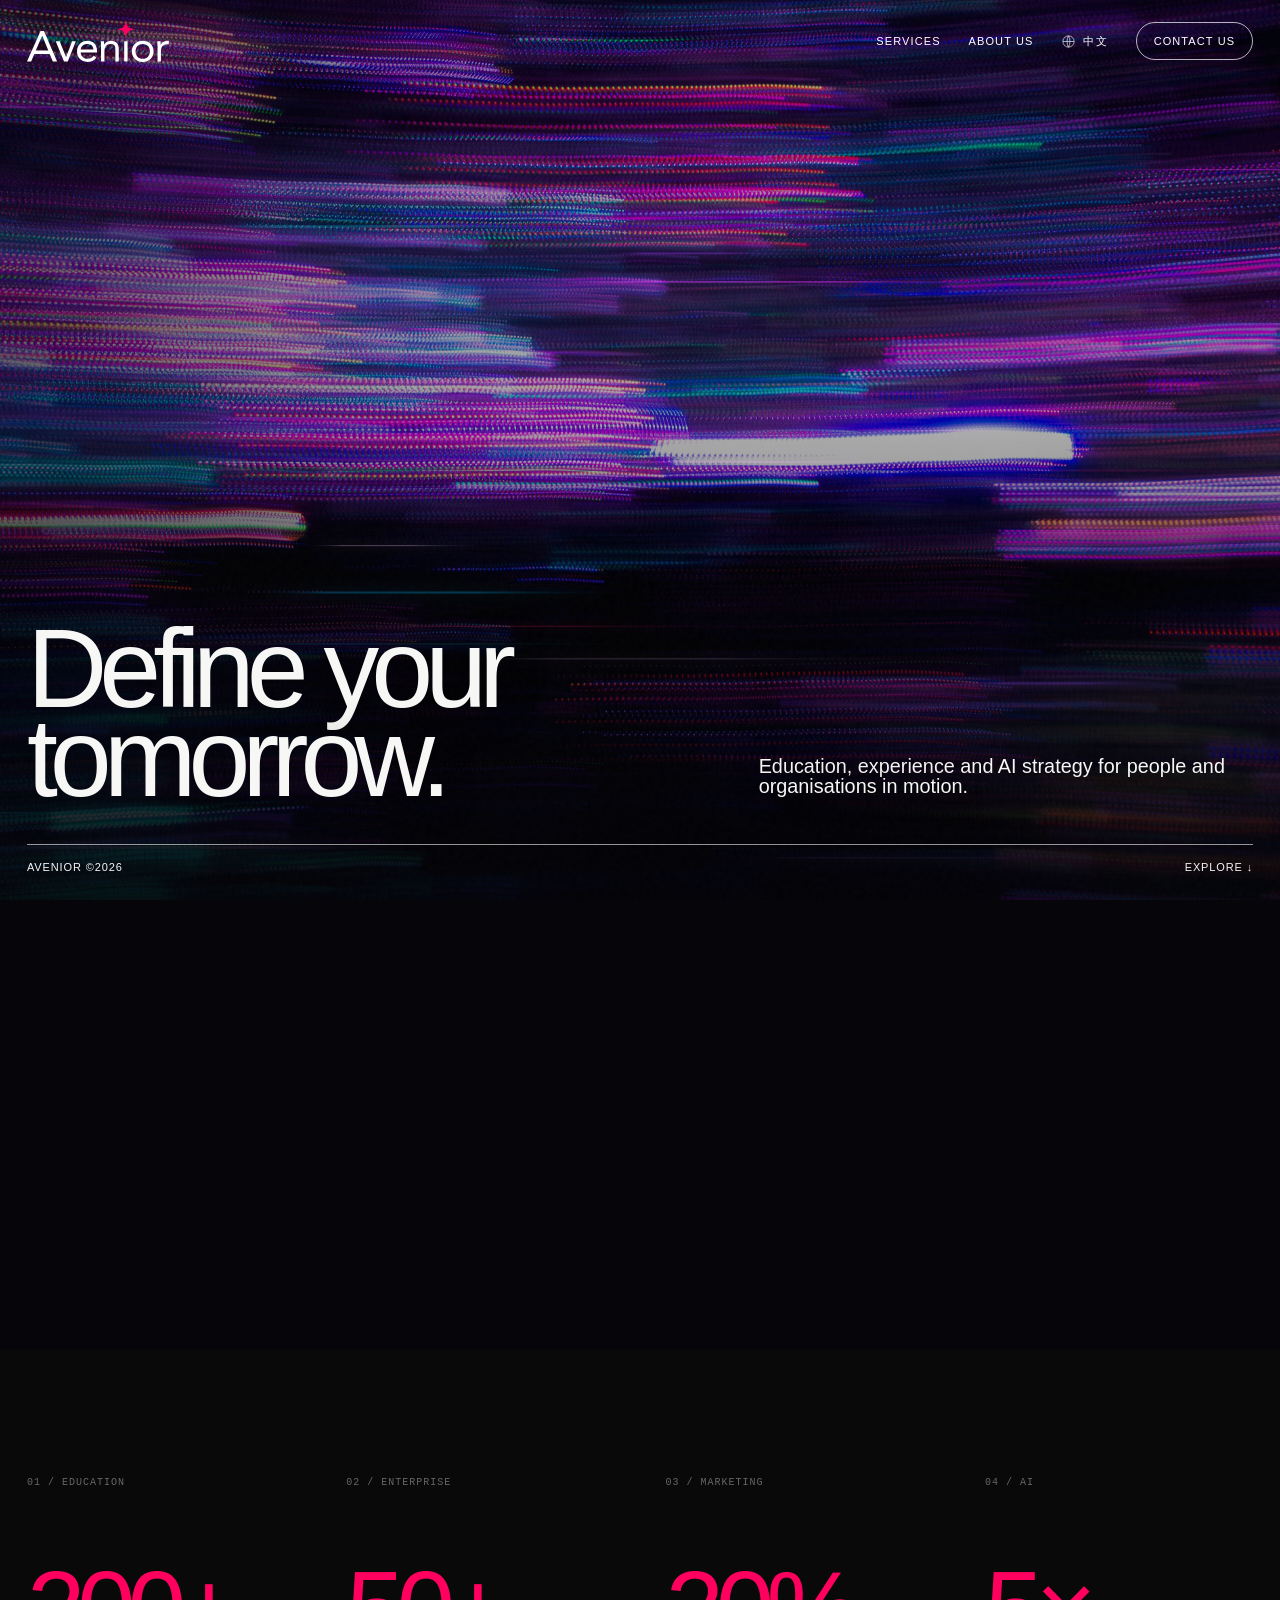
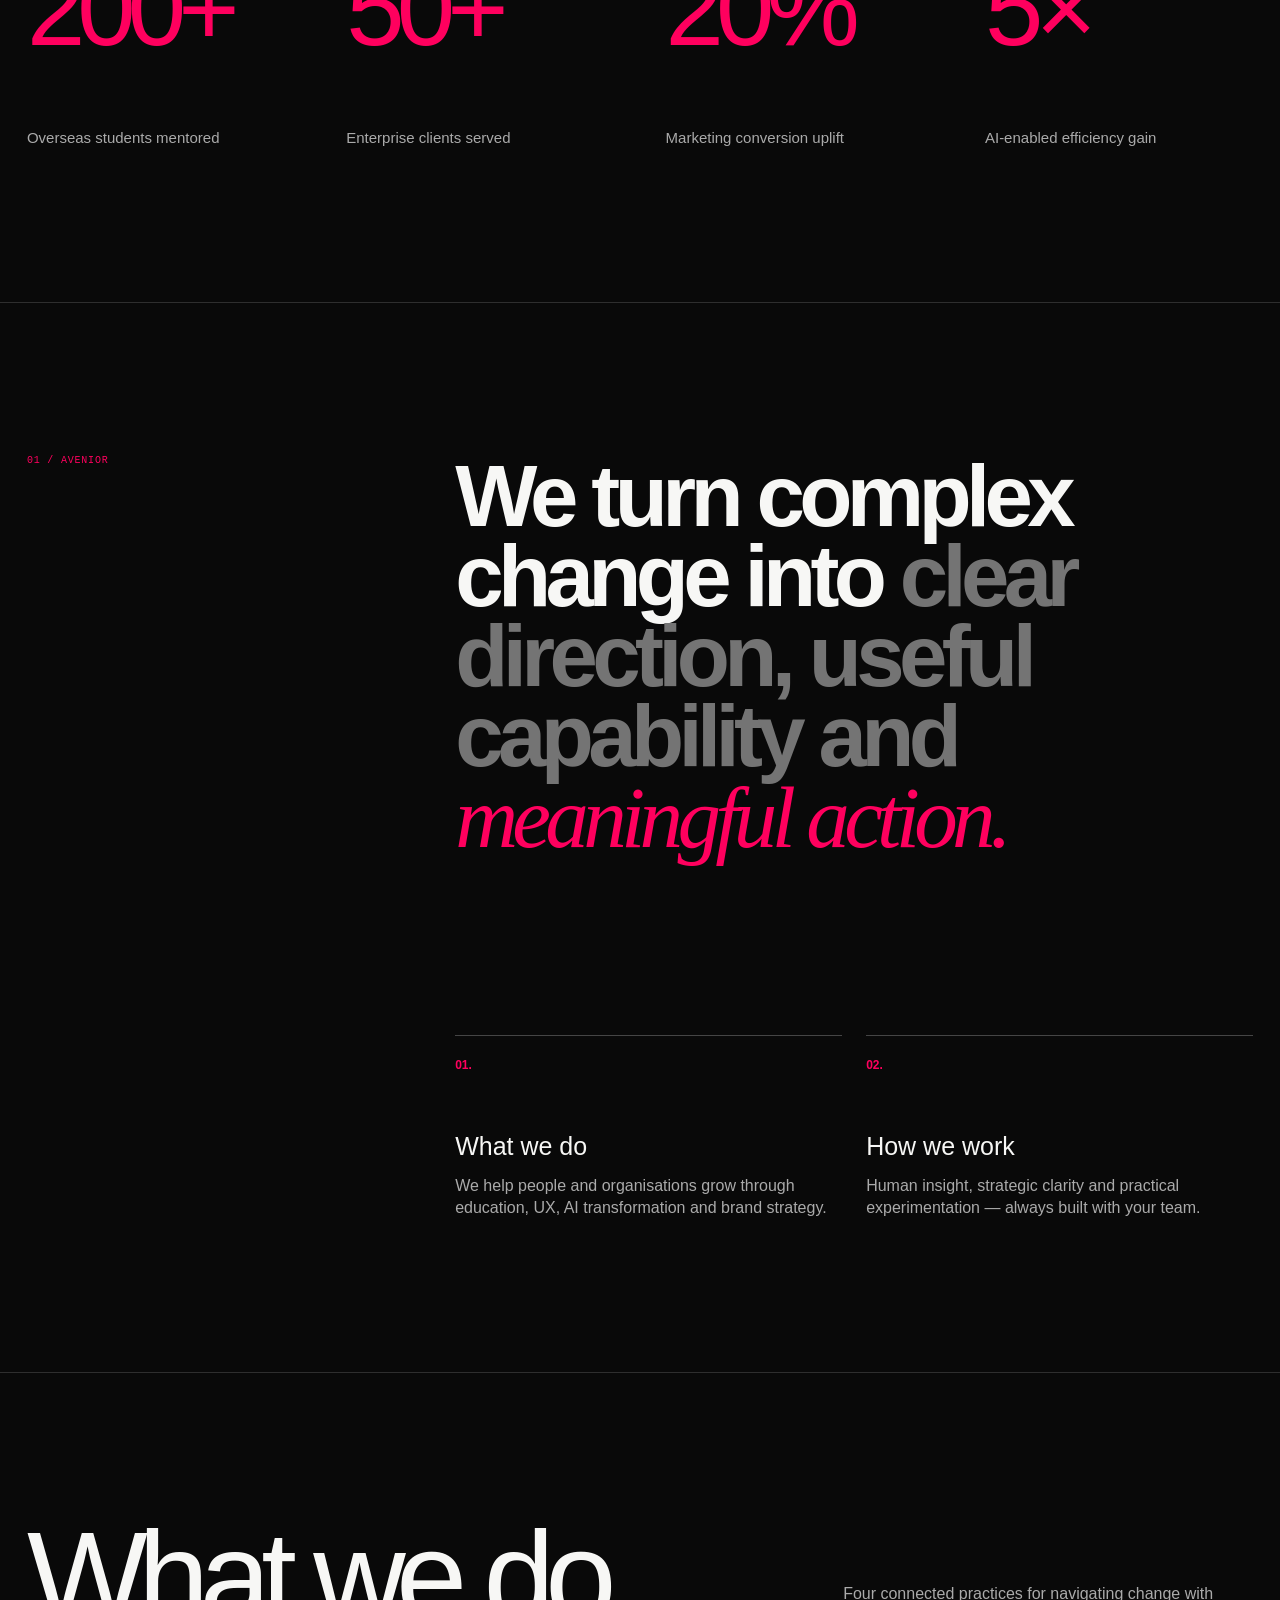
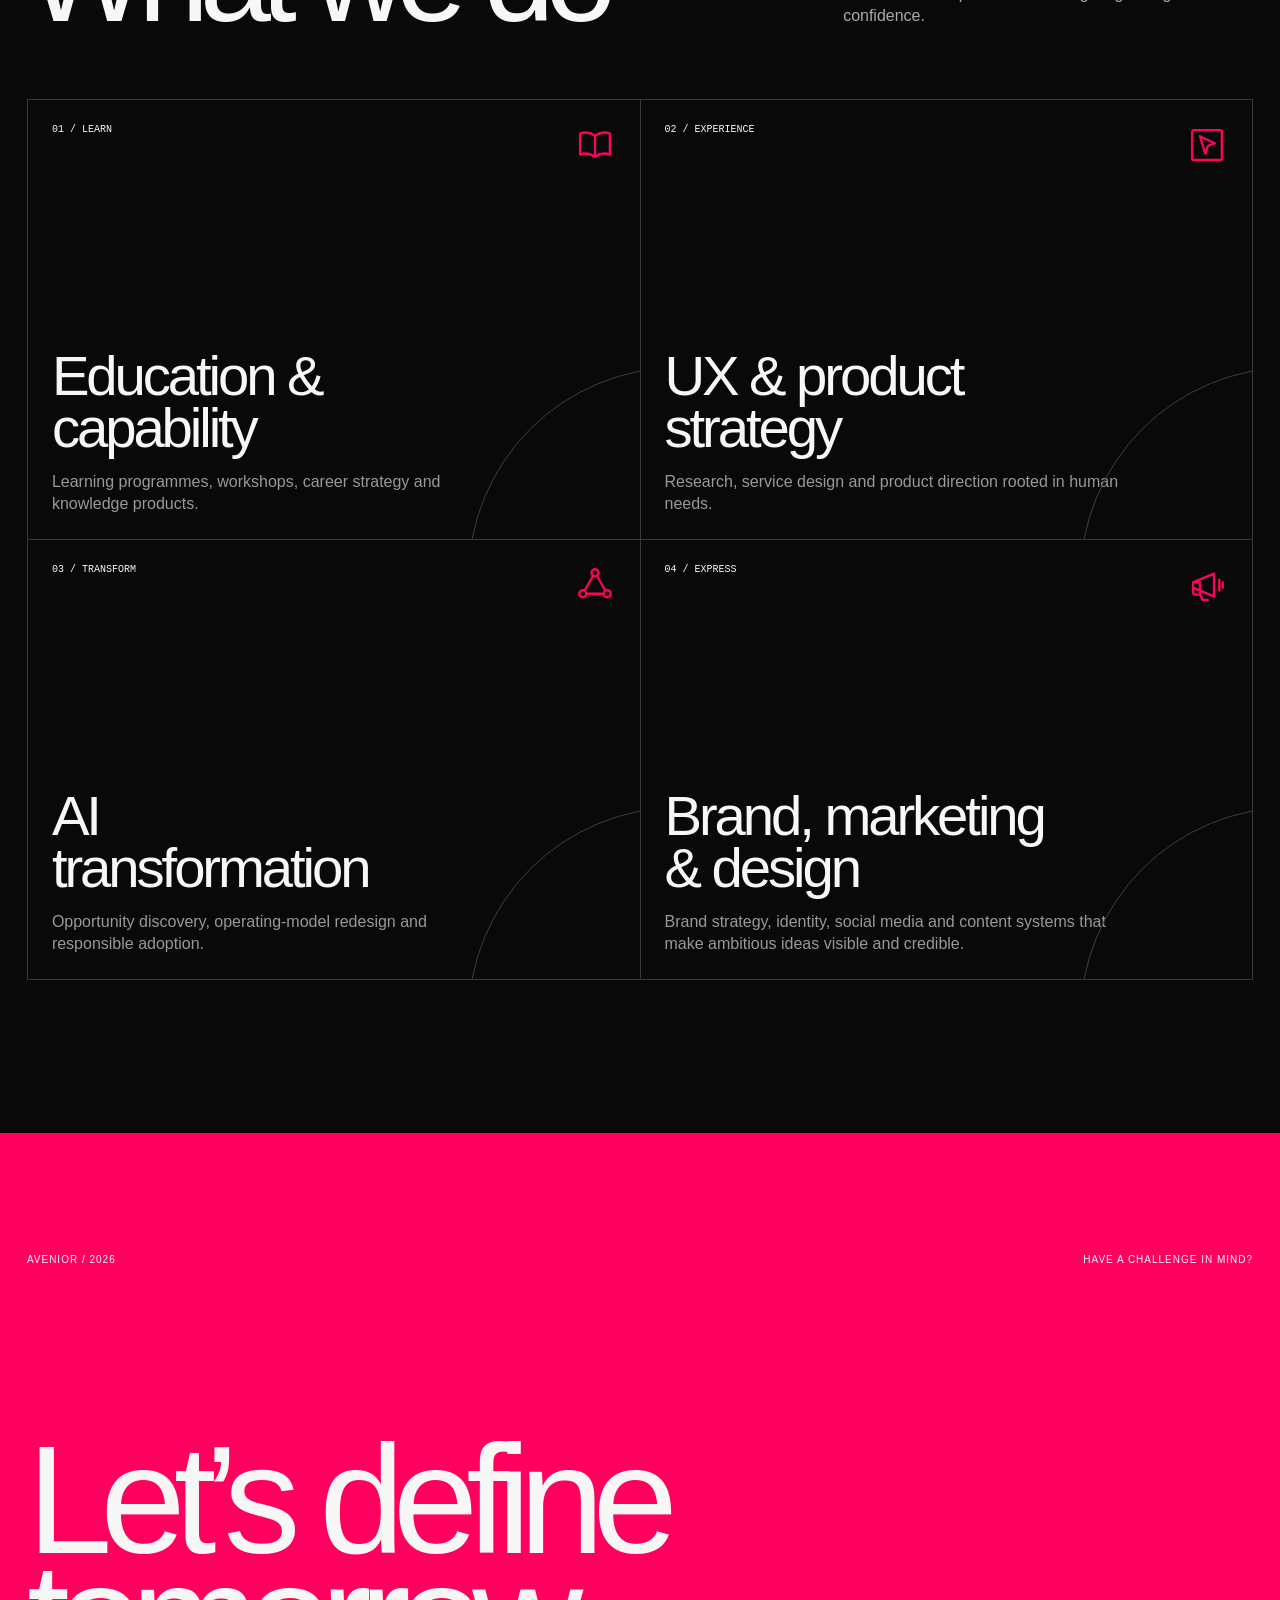
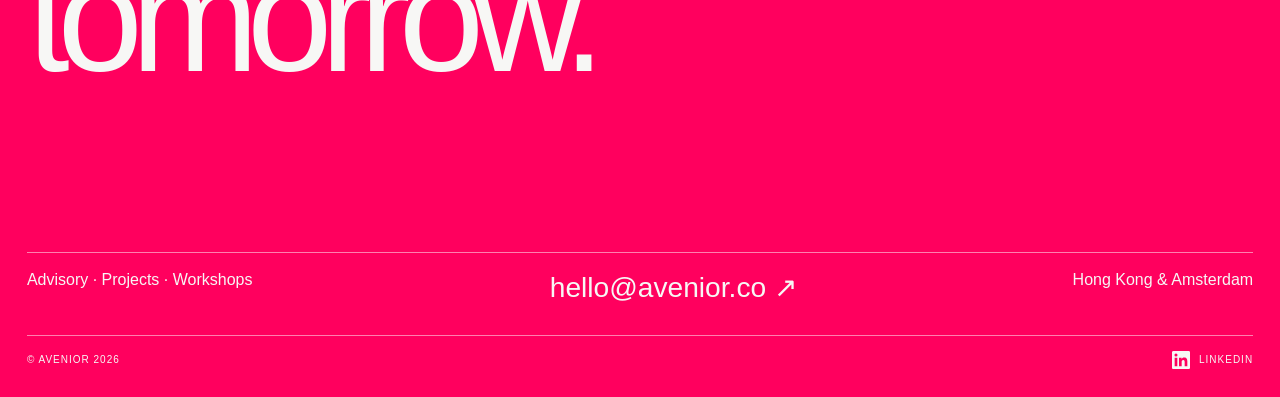
==== index.html @ c992ba16 "Use Helvetica for impact metrics" ====
<!doctype html>
<html lang="en">
<head>
  <meta charset="utf-8">
  <meta name="viewport" content="width=device-width,initial-scale=1">
  <meta name="description" content="Avenior helps people and organisations define what comes next through education, UX, AI transformation and brand strategy.">
  <meta name="theme-color" content="#0a0a0a">
  <title>Avenior — Define tomorrow</title>
  <link rel="icon" type="image/svg+xml" href="assets/avenior-mark.svg">
  <style>
  @font-face{font-family:AveniorSans;src:local("Helvetica Neue");font-weight:300 700}
  :root{--ink:#090909;--paper:#efefec;--white:#f7f7f5;--pink:#ff005e;--gray:#a8a8a4;--line:rgba(255,255,255,.28);--pad:clamp(18px,2.1vw,36px);--max:1680px}
  *{box-sizing:border-box}html{scroll-behavior:smooth;background:var(--ink)}body{margin:0;color:var(--white);background:var(--ink);font:300 16px/1.35 AveniorSans,Arial,"PingFang SC",sans-serif;overflow-x:hidden}a{color:inherit;text-decoration:none}button{font:inherit;color:inherit}::selection{background:var(--pink);color:white}
  .shell{width:min(100%,var(--max));margin:auto;padding-inline:var(--pad)}.nav{position:fixed;inset:0 0 auto;z-index:20;height:82px;display:flex;align-items:center;justify-content:space-between;padding:0 var(--pad);color:#fff;text-shadow:0 1px 18px rgba(0,0,0,.28)}.brand{width:142px;line-height:0}.brand img{display:block;width:100%;height:auto}.navlinks{display:flex;align-items:center;gap:28px;text-transform:uppercase;font-size:11px;letter-spacing:.1em}.navlinks button{border:0;background:none;padding:0;cursor:pointer;text-transform:uppercase;letter-spacing:.1em}.lang-switch{display:flex;align-items:center;gap:7px}.lang-switch svg{width:15px;height:15px;stroke:currentColor}.contact-button{border:1px solid rgba(255,255,255,.7);border-radius:999px;padding:11px 17px!important;transition:background .25s,color .25s}.contact-button:hover{background:#fff;color:#090909;text-shadow:none}.menu-dot{display:inline-block;width:7px;height:7px;background:var(--pink);margin-left:5px;transform:rotate(45deg)}
  .hero{position:relative;z-index:2;height:150svh;pointer-events:none;background:#05050a}.hero-sticky{position:sticky;top:0;height:100svh;display:flex;flex-direction:column;justify-content:flex-end;padding:0 var(--pad) 25px;overflow:hidden;isolation:isolate}.hero-art{position:absolute;inset:0;z-index:-2;overflow:hidden;background:#05050a}.hero-photo-move{position:absolute;inset:-5%;transform:translate3d(calc(var(--neon-x,0)*-16px),calc(var(--neon-y,0)*-11px),0);will-change:transform}.hero-photo{width:100%;height:100%;object-fit:cover;object-position:50% 48%;filter:saturate(1.16) contrast(1.08) brightness(.72);animation:neonDrift 18s ease-in-out infinite alternate;will-change:transform}.neon-streaks{position:absolute;inset:0;width:100%;height:100%;mix-blend-mode:screen;opacity:.82}.hero-wash{position:absolute;inset:0;background:radial-gradient(circle at 68% 36%,transparent 0 17%,rgba(7,4,18,.06) 44%,rgba(3,3,8,.42) 80%),linear-gradient(180deg,rgba(1,1,5,.06),rgba(2,2,8,.08) 48%,rgba(2,2,6,.78));pointer-events:none}.hero-grain{position:absolute;inset:0;opacity:.07;pointer-events:none;background-image:url("data:image/svg+xml,%3Csvg viewBox='0 0 180 180' xmlns='http://www.w3.org/2000/svg'%3E%3Cfilter id='n'%3E%3CfeTurbulence type='fractalNoise' baseFrequency='.9' numOctaves='2' stitchTiles='stitch'/%3E%3C/filter%3E%3Crect width='100%25' height='100%25' filter='url(%23n)' opacity='.35'/%3E%3C/svg%3E")}.hero-main,.hero-footer{position:relative;z-index:2}.hero-main{display:grid;grid-template-columns:minmax(0,1.12fr) minmax(290px,.88fr);align-items:end;gap:8vw;margin-bottom:42px}.hero-title{font-size:clamp(68px,8.7vw,142px);font-weight:300;letter-spacing:-.072em;line-height:.8;margin:0;max-width:950px;text-shadow:0 4px 40px rgba(0,0,0,.38)}.hero-sub{font-size:clamp(18px,1.55vw,27px);line-height:1.05;margin:0 0 5px;max-width:520px;text-shadow:0 3px 26px rgba(0,0,0,.58)}.hero-footer{border-top:1px solid rgba(255,255,255,.58);padding-top:15px;display:flex;align-items:center;justify-content:space-between;text-transform:uppercase;letter-spacing:.08em;font-size:11px}.hero-footer span:last-child{text-align:right}.scroll-line{display:none}@keyframes scan{50%{transform:translateX(300%)}}@keyframes neonDrift{0%{transform:scale(1.08) translate3d(-1.3%,-1%,0)}52%{transform:scale(1.14) translate3d(1.1%,1.5%,0)}100%{transform:scale(1.1) translate3d(-.7%,2%,0)}}
  .impact{position:relative;z-index:3;display:grid;grid-template-columns:repeat(4,minmax(0,1fr));gap:clamp(28px,4vw,78px);padding:clamp(120px,10vw,180px) var(--pad) clamp(145px,12vw,220px);background:var(--ink)}.metric{min-width:0;min-height:270px;display:flex;flex-direction:column;justify-content:space-between}.metric-value{display:block;color:var(--pink);font-family:"Helvetica Neue",Helvetica,Arial,sans-serif;font-size:clamp(86px,8.2vw,148px);font-weight:300;line-height:.76;letter-spacing:-.075em;font-variant-numeric:tabular-nums;white-space:nowrap}.metric-label{max-width:245px;color:#aaa;font-size:15px;line-height:1.25}.metric-kicker{font:10px/1 Space Mono,monospace;letter-spacing:.1em;color:#666;text-transform:uppercase}
  .content{position:relative;z-index:3;background:var(--ink)}.section{padding:clamp(100px,12vw,190px) var(--pad);border-top:1px solid #2e2e2e}.index{font:400 10px/1 Space Mono,monospace;letter-spacing:.08em;text-transform:uppercase;color:var(--pink)}
  .about-grid{display:grid;grid-template-columns:minmax(180px,.58fr) 1.42fr;gap:8vw}.statement{font-size:clamp(42px,6.8vw,112px);line-height:.92;letter-spacing:-.065em;margin:0;max-width:1280px}.statement .dim{color:#747474}.statement em{font-family:Georgia,serif;font-weight:400;color:var(--pink)}.about-notes{grid-column:2;display:grid;grid-template-columns:1fr 1fr;gap:24px;margin-top:75px}.note{border-top:1px solid #454545;padding-top:17px}.note b{font-size:12px;color:var(--pink)}.note h3{font-size:25px;font-weight:300;margin:55px 0 12px}.note p{color:#aaa;margin:0;max-width:480px}
  .services-head,.work-head{display:flex;justify-content:space-between;align-items:flex-end;margin-bottom:72px}.display{font-size:clamp(68px,10vw,164px);font-weight:300;line-height:.78;letter-spacing:-.075em;margin:0}.section-intro{max-width:410px;color:#aaa;margin:0}.services{display:grid;grid-template-columns:repeat(2,1fr);border-top:1px solid #3a3a3a;border-left:1px solid #3a3a3a}.service{min-height:440px;border-right:1px solid #3a3a3a;border-bottom:1px solid #3a3a3a;padding:24px;position:relative;display:flex;flex-direction:column;justify-content:space-between;overflow:hidden;transition:background .45s,color .45s}.service:before{content:"";position:absolute;width:420px;height:420px;border:1px solid #3f3f3f;border-radius:50%;right:-250px;bottom:-250px;transition:transform .8s cubic-bezier(.2,.8,.2,1)}.service:hover{background:var(--pink)}.service:hover:before{transform:scale(1.8);border-color:#ffffff70}.service-top{display:flex;align-items:flex-start;justify-content:space-between;position:relative;z-index:1}.service-icon{width:42px;height:42px;fill:none;stroke:var(--pink);stroke-width:1.35;stroke-linecap:round;stroke-linejoin:round;transition:stroke .35s,transform .45s}.service:hover .service-icon{stroke:#fff;transform:rotate(-5deg) scale(1.08)}.service small{font:10px Space Mono,monospace}.service h3{font-weight:300;font-size:clamp(36px,4.4vw,72px);line-height:.92;letter-spacing:-.055em;margin:0;max-width:650px}.service p{color:#999;max-width:460px;margin:18px 0 0}.service:hover p{color:#fff}
  .principles{background:var(--paper);color:var(--ink)}.principle-list{margin-top:80px}.principle{display:grid;grid-template-columns:65px 1fr .9fr 20px;gap:22px;padding:25px 0;border-top:1px solid #bbb;align-items:start}.principle:last-child{border-bottom:1px solid #bbb}.principle h3{font-size:clamp(27px,3vw,49px);line-height:1;font-weight:300;margin:0}.principle p{color:#666;max-width:440px;margin:4px 0 0}.star{color:var(--pink);font-size:22px}
  .work{background:#171717}.work-grid{display:grid;grid-template-columns:repeat(3,1fr);gap:1px;background:#3b3b3b;border:1px solid #3b3b3b}.case{background:#171717;min-height:470px;padding:24px;display:flex;flex-direction:column;justify-content:space-between;transition:background .35s}.case:hover{background:#222}.case .case-mark{width:58px;height:58px;border:1px solid #555;border-radius:50%;display:grid;place-items:center;color:var(--pink);font-size:20px}.case h3{font-size:clamp(30px,3vw,48px);font-weight:300;line-height:.98;letter-spacing:-.04em;margin:0 0 14px}.case p{color:#999;margin:0}.case small{text-transform:uppercase;letter-spacing:.1em;color:#777}
  .audience{display:grid;grid-template-columns:.7fr 1.3fr;gap:8vw}.audience-list{border-top:1px solid #3f3f3f}.audience-row{display:grid;grid-template-columns:1fr 1.3fr;gap:26px;padding:27px 0;border-bottom:1px solid #3f3f3f}.audience-row h3{font-size:25px;font-weight:300;margin:0}.audience-row p{color:#999;margin:0}
  .contact{position:relative;z-index:3;min-height:96svh;background:var(--pink);padding:120px var(--pad) 28px;display:flex;flex-direction:column;justify-content:space-between}.contact h2{font-weight:300;font-size:clamp(78px,12vw,190px);line-height:.77;letter-spacing:-.078em;margin:0}.contact-top{display:flex;justify-content:space-between;text-transform:uppercase;font-size:10px;letter-spacing:.1em}.contact-bottom{display:grid;grid-template-columns:1fr 1fr auto;border-top:1px solid #ffffff80;padding-top:16px;gap:30px}.contact-bottom a{font-size:clamp(20px,2.2vw,34px)}.social-link{display:inline-flex;align-items:center;gap:10px}.social-link svg{width:24px;height:24px;fill:currentColor}.footer-meta{display:flex;align-items:center;justify-content:space-between;border-top:1px solid #ffffff80;margin-top:28px;padding-top:15px;font-size:10px;letter-spacing:.1em;text-transform:uppercase}.footer-meta .linkedin{display:inline-flex;align-items:center;gap:9px}.footer-meta svg{width:18px;height:18px;fill:currentColor}
  .reveal{opacity:0;transform:translateY(36px);transition:opacity .8s,transform .8s}.reveal.is-in{opacity:1;transform:none}
  @media(max-width:900px){.navlinks a{display:none}.hero-main{grid-template-columns:1fr;gap:26px;margin-bottom:30px}.hero-title{font-size:15.5vw}.hero-sub{font-size:18px;max-width:410px}.impact{grid-template-columns:repeat(2,minmax(0,1fr));row-gap:90px;padding-top:120px;padding-bottom:150px}.metric{min-height:235px}.metric-value{font-size:clamp(92px,17vw,142px)}.about-grid,.audience{grid-template-columns:1fr}.about-notes{grid-column:1}.services{grid-template-columns:1fr}.service{min-height:350px}.principle{grid-template-columns:45px 1fr 20px}.principle p{grid-column:2}.work-grid{grid-template-columns:1fr}.case{min-height:350px}.services-head,.work-head{display:block}.section-intro{margin-top:36px}.audience{gap:60px}}
  @media(max-width:560px){.nav{height:64px}.brand{width:112px}.navlinks{gap:14px}.hero-title{font-size:18vw}.hero-sub{font-size:16px}.hero-footer{font-size:10px}.impact{gap:70px 24px;padding:105px 18px 130px}.metric{min-height:190px}.metric-value{font-size:19vw}.metric-label{font-size:13px}.metric-kicker{font-size:9px}.about-notes{grid-template-columns:1fr}.principle{grid-template-columns:38px 1fr 16px}.audience-row{grid-template-columns:1fr}.contact-bottom{grid-template-columns:1fr;gap:18px}.contact-bottom span:last-child{display:block}.section{padding-top:110px;padding-bottom:90px}}
  @media(prefers-reduced-motion:reduce){html{scroll-behavior:auto}.reveal{opacity:1;transform:none}.scroll-line:after{animation:none}.hero-photo,.hero-grain{animation:none}.neon-streaks{display:none}.hero-photo-move{transform:none}}
  </style>
</head>
<body>
  <header class="nav"><a class="brand" href="#home"><img src="assets/avenior-logo.svg" alt="Avenior"></a><nav class="navlinks"><a href="#services" data-i18n="navServices">Services</a><a href="#about" data-i18n="navAboutUs">About us</a><button id="lang" class="lang-switch" aria-label="Switch language"><svg viewBox="0 0 24 24" fill="none" aria-hidden="true"><circle cx="12" cy="12" r="9"/><path d="M3 12h18M12 3c3 3.5 3 14 0 18M12 3c-3 3.5-3 14 0 18"/></svg><span>中文</span></button><a class="contact-button" href="#contact" data-i18n="navContact">Contact us</a></nav></header>
  <main>
    <section class="hero" id="home"><div class="hero-sticky"><div class="hero-art" aria-hidden="true"><div class="hero-photo-move"><img class="hero-photo" src="assets/neon-light-trails.jpg" alt=""></div><canvas class="neon-streaks" id="neon-streaks"></canvas><div class="hero-wash"></div><div class="hero-grain"></div></div><div class="hero-main"><h1 class="hero-title" data-i18n="hero">Define your<br>tomorrow.</h1><p class="hero-sub" data-i18n="heroSub">Education, experience and AI strategy for people and organisations in motion.</p></div><div class="hero-footer"><span>Avenior ©2026</span><span data-i18n="explore">Explore ↓</span></div></div></section>
    <section class="impact" id="impact" aria-label="Avenior impact"><article class="metric"><span class="metric-kicker">01 / Education</span><strong class="metric-value" data-target="200" data-suffix="+">0</strong><span class="metric-label" data-i18n="metricStudents">Overseas students mentored</span></article><article class="metric"><span class="metric-kicker">02 / Enterprise</span><strong class="metric-value" data-target="50" data-suffix="+">0</strong><span class="metric-label" data-i18n="metricClients">Enterprise clients served</span></article><article class="metric"><span class="metric-kicker">03 / Marketing</span><strong class="metric-value" data-target="20" data-suffix="%">0</strong><span class="metric-label" data-i18n="metricConversion">Marketing conversion uplift</span></article><article class="metric"><span class="metric-kicker">04 / AI</span><strong class="metric-value" data-target="5" data-suffix="×">0</strong><span class="metric-label" data-i18n="metricEfficiency">AI-enabled efficiency gain</span></article></section>
    <div class="content">
      <section class="section" id="about"><div class="about-grid"><span class="index">01 / Avenior</span><div><h2 class="statement reveal" data-i18n="aboutStatement">We turn complex change into <span class="dim">clear direction, useful capability and</span> <em>meaningful action.</em></h2></div><div class="about-notes reveal"><article class="note"><b>01.</b><h3 data-i18n="whatTitle">What we do</h3><p data-i18n="whatBody">We help people and organisations grow through education, UX, AI transformation and brand strategy.</p></article><article class="note"><b>02.</b><h3 data-i18n="howTitle">How we work</h3><p data-i18n="howBody">Human insight, strategic clarity and practical experimentation — always built with your team.</p></article></div></div></section>
      <section class="section" id="services"><div class="services-head reveal"><h2 class="display" data-i18n="servicesTitle">What we do</h2><p class="section-intro" data-i18n="servicesIntro">Four connected practices for navigating change with confidence.</p></div><div class="services reveal"><article class="service"><div class="service-top"><small>01 / LEARN</small><svg class="service-icon" viewBox="0 0 24 24" aria-hidden="true"><path d="M3.5 5.5c3-1.2 5.7-.7 8.5 1.2v12c-2.8-1.9-5.5-2.4-8.5-1.2zM20.5 5.5c-3-1.2-5.7-.7-8.5 1.2v12c2.8-1.9 5.5-2.4 8.5-1.2z"/></svg></div><div><h3 data-i18n="s1">Education &<br>capability</h3><p data-i18n="s1b">Learning programmes, workshops, career strategy and knowledge products.</p></div></article><article class="service"><div class="service-top"><small>02 / EXPERIENCE</small><svg class="service-icon" viewBox="0 0 24 24" aria-hidden="true"><rect x="3.5" y="3.5" width="17" height="17" rx="1"/><path d="m8 7 8.5 4-4 1.5L11 17z"/></svg></div><div><h3 data-i18n="s2">UX & product<br>strategy</h3><p data-i18n="s2b">Research, service design and product direction rooted in human needs.</p></div></article><article class="service"><div class="service-top"><small>03 / TRANSFORM</small><svg class="service-icon" viewBox="0 0 24 24" aria-hidden="true"><circle cx="12" cy="5" r="2"/><circle cx="5" cy="17" r="2"/><circle cx="19" cy="17" r="2"/><path d="m10.9 6.7-4.8 8.5M13.1 6.7l4.8 8.5M7 17h10"/></svg></div><div><h3 data-i18n="s3">AI<br>transformation</h3><p data-i18n="s3b">Opportunity discovery, operating-model redesign and responsible adoption.</p></div></article><article class="service"><div class="service-top"><small>04 / EXPRESS</small><svg class="service-icon" viewBox="0 0 24 24" aria-hidden="true"><path d="M4 13.5v-3l12-5v13zM4 10.5h4v7H5.5A1.5 1.5 0 0 1 4 16zM8 17.5l1.5 3h3"/><path d="M19 9v6M21 10.5v3"/></svg></div><div><h3 data-i18n="s4">Brand, marketing<br>& design</h3><p data-i18n="s4b">Brand strategy, identity, social media and content systems that make ambitious ideas visible and credible.</p></div></article></div></section>
    </div>
    <section class="contact" id="contact"><div class="contact-top"><span>Avenior / 2026</span><span data-i18n="contactTop">Have a challenge in mind?</span></div><h2 data-i18n="contactTitle">Let’s define<br>tomorrow.</h2><div><div class="contact-bottom"><span data-i18n="contactTypes">Advisory · Projects · Workshops</span><a href="mailto:hello@avenior.co">hello@avenior.co ↗</a><span>Hong Kong &amp; Amsterdam</span></div><footer class="footer-meta"><span>© Avenior 2026</span><a class="linkedin" href="https://www.linkedin.com/company/146317996/" target="_blank" rel="noopener noreferrer" aria-label="Avenior on LinkedIn"><svg viewBox="0 0 24 24" aria-hidden="true"><path d="M20.45 20.45h-3.56v-5.57c0-1.33-.03-3.04-1.85-3.04-1.85 0-2.14 1.45-2.14 2.94v5.67H9.34V8.98h3.42v1.57h.05c.48-.9 1.64-1.85 3.37-1.85 3.61 0 4.27 2.37 4.27 5.46v6.29ZM5.32 7.41a2.06 2.06 0 1 1 0-4.12 2.06 2.06 0 0 1 0 4.12Zm1.78 13.04H3.54V8.98H7.1v11.47ZM22.23 0H1.77C.79 0 0 .77 0 1.72v20.56C0 23.23.79 24 1.77 24h20.46c.98 0 1.77-.77 1.77-1.72V1.72C24 .77 23.21 0 22.23 0Z"/></svg><span>LinkedIn</span></a></footer></div></section>
  </main>
  <script>
  const ZH={navAbout:'关于',navServices:'服务',navAboutUs:'关于我们',navContact:'联系我们',hero:'定义你的<br>明天。',heroSub:'为处于变化中的个人与组织，提供教育、体验与 AI 战略。',explore:'探索 ↓',metricStudents:'辅导海外学生',metricClients:'服务企业客户',metricConversion:'营销转化率提升',metricEfficiency:'AI 转型效率提升',aboutStatement:'把复杂变化转化为<span class="dim">清晰方向、实用能力与</span> <em>有意义的行动。</em>',whatTitle:'我们做什么',whatBody:'通过教育、UX、AI 转型与品牌战略，帮助个人和组织持续成长。',howTitle:'我们如何合作',howBody:'结合人的洞察、战略清晰度与实践性实验，并始终与你的团队共创。',servicesTitle:'我们的服务',servicesIntro:'四个相互连接的专业领域，帮助你自信面对变化。',s1:'教育与<br>能力建设',s1b:'学习项目、工作坊、职业策略与知识产品。',s2:'UX 与产品<br>战略',s2b:'以人的需求为起点，开展研究、服务设计与产品方向定义。',s3:'AI<br>转型',s3b:'识别高价值机会，重构工作方式，并推动负责任的 AI 应用。',s4:'品牌、营销<br>与设计',s4b:'整合品牌战略、视觉识别、社交媒体与内容体系，让有野心的想法被看见、被理解与被信任。',approach:'清晰不是终点。<br><span class="dim">它是行动开始的地方。</span>',p1:'诊断真正的问题',p1b:'找到真正影响结果的力量、激励与人的需求。',p2:'定义共同方向',p2b:'建立一个每个人都能理解、挑战并采取行动的观点。',p3:'在创造中学习',p3b:'通过原型、实验与对话，把假设转化为证据。',p4:'建立持续能力',p4b:'让团队拥有继续前进所需的信心与系统。',workTitle:'合作方式',workIntro:'围绕你真正需要推动的改变，设计聚焦而灵活的合作形式。',format1:'长期顾问',w1:'为关键决策提供持续的战略伙伴支持。',w1b:'陪伴领导者面对产品、AI、职业或品牌转型。',format2:'专项项目',w2:'从模糊问题到可执行的系统。',w2b:'以研究、战略与设计推动一项聚焦的转型项目。',format3:'工作坊',w3:'共同对齐、学习并行动。',w3b:'通过互动式项目建立共同语言、决策与能力。',forTitle:'为你的<br>下一步。',a1:'个人与领导者',a1b:'职业转型、领导力与个人品牌。',a2:'产品与设计团队',a2b:'UX 能力、产品方向与 AI 驱动的体验。',a3:'组织与企业',a3b:'AI 转型、创新项目与品牌升级。',contactTop:'心中已有一个挑战？',contactTitle:'一起定义<br>明天。',contactTypes:'顾问咨询 · 项目合作 · 工作坊'};
  const EN={};document.querySelectorAll('[data-i18n]').forEach(el=>EN[el.dataset.i18n]=el.innerHTML);const langBtn=document.querySelector('#lang'),langLabel=langBtn.querySelector('span');function setLanguage(lang){const dict=lang==='zh'?ZH:EN;document.querySelectorAll('[data-i18n]').forEach(el=>el.innerHTML=dict[el.dataset.i18n]);document.documentElement.lang=lang==='zh'?'zh-CN':'en';langLabel.textContent=lang==='zh'?'EN':'中文';localStorage.setItem('avenior-lang',lang)}langBtn.addEventListener('click',()=>setLanguage(document.documentElement.lang.startsWith('zh')?'en':'zh'));setLanguage(localStorage.getItem('avenior-lang')||'en');
  const neonHero=document.querySelector('.hero-sticky'),neonCanvas=document.querySelector('#neon-streaks'),neonCtx=neonCanvas.getContext('2d',{alpha:true});
  const neonColors=['#ff176b','#d322ff','#812dff','#00b8ff','#00e5e8','#f0baff'];
  const neonLines=Array.from({length:26},(_,i)=>({x:Math.random()*1.3-.2,y:Math.random(),length:.12+Math.random()*.3,speed:.026+Math.random()*.065,width:.7+Math.random()*2,amp:5+Math.random()*21,phase:Math.random()*6.28,color:neonColors[i%neonColors.length],alpha:.18+Math.random()*.44}));
  let neonW=0,neonH=0,neonLast=performance.now(),neonTarget={x:.5,y:.5},neonPointer={x:.5,y:.5},neonActivity=0,neonInside=false,neonVisible=true,neonFrame=0;
  function resizeNeon(){const dpr=Math.min(devicePixelRatio||1,1.25);neonW=innerWidth;neonH=innerHeight;neonCanvas.width=Math.round(neonW*dpr);neonCanvas.height=Math.round(neonH*dpr);neonCtx.setTransform(dpr,0,0,dpr,0,0)}
  function drawNeon(now){neonFrame=requestAnimationFrame(drawNeon);if(!neonVisible||document.hidden||now-neonLast<22)return;const dt=Math.min((now-neonLast)/1000,.05);neonLast=now;neonPointer.x+=(neonTarget.x-neonPointer.x)*.075;neonPointer.y+=(neonTarget.y-neonPointer.y)*.075;neonActivity*=.95;neonHero.style.setProperty('--neon-x',neonPointer.x-.5);neonHero.style.setProperty('--neon-y',neonPointer.y-.5);neonCtx.clearRect(0,0,neonW,neonH);neonCtx.globalCompositeOperation='lighter';const px=neonPointer.x*neonW,py=neonPointer.y*neonH,range=Math.max(160,neonW*.19);for(const line of neonLines){line.x+=line.speed*dt*(1+neonActivity*2.8);if(line.x>1.25)line.x=-line.length-.15;const baseX=line.x*neonW,baseY=line.y*neonH+Math.sin(now*.00065+line.phase)*line.amp,length=line.length*neonW,dx=px-(baseX+length*.5),dy=py-baseY,pull=neonInside?Math.exp(-(dx*dx+dy*dy)/(range*range)):0,y=baseY+dy*pull*.26,bend=dy*pull*.36,grad=neonCtx.createLinearGradient(baseX,y,baseX+length,y);grad.addColorStop(0,'transparent');grad.addColorStop(.2,line.color);grad.addColorStop(.58,line.color);grad.addColorStop(1,'transparent');neonCtx.beginPath();neonCtx.moveTo(baseX,y);neonCtx.bezierCurveTo(baseX+length*.28,y-bend*.2,baseX+length*.68,y+bend,baseX+length,y+bend*.18);neonCtx.strokeStyle=grad;neonCtx.globalAlpha=Math.min(1,line.alpha+pull*.44+neonActivity*.06);neonCtx.lineWidth=line.width*(1+pull*1.45);neonCtx.shadowColor=line.color;neonCtx.shadowBlur=7+line.width*3+pull*16;neonCtx.stroke()}neonCtx.shadowBlur=0;neonCtx.globalAlpha=1}
  new IntersectionObserver(([entry])=>{neonVisible=entry.isIntersecting;if(neonVisible)neonLast=performance.now()},{threshold:0}).observe(neonHero);
  addEventListener('resize',resizeNeon,{passive:true});addEventListener('pointermove',e=>{if(!neonVisible)return;neonInside=e.clientY<innerHeight;const nx=e.clientX/innerWidth,ny=e.clientY/innerHeight;neonActivity=Math.min(1,neonActivity+Math.hypot(nx-neonTarget.x,ny-neonTarget.y)*2.2+.06);neonTarget.x=nx;neonTarget.y=ny},{passive:true});addEventListener('pointerout',e=>{if(!e.relatedTarget)neonInside=false},{passive:true});resizeNeon();neonFrame=requestAnimationFrame(drawNeon);
  const observer=new IntersectionObserver(entries=>entries.forEach(e=>e.isIntersecting&&e.target.classList.add('is-in')),{threshold:.12});document.querySelectorAll('.reveal').forEach(el=>observer.observe(el));
  const metricValues=document.querySelectorAll('.metric-value'),reducedMotion=matchMedia('(prefers-reduced-motion:reduce)').matches;function animateMetric(el){const target=Number(el.dataset.target),suffix=el.dataset.suffix||'',duration=1350,start=performance.now();function tick(now){const progress=Math.min((now-start)/duration,1),eased=1-Math.pow(1-progress,3);el.textContent=Math.round(target*eased)+suffix;if(progress<1)requestAnimationFrame(tick)}requestAnimationFrame(tick)}const metricObserver=new IntersectionObserver((entries,watcher)=>entries.forEach(entry=>{if(!entry.isIntersecting)return;const el=entry.target;if(reducedMotion)el.textContent=el.dataset.target+(el.dataset.suffix||'');else animateMetric(el);watcher.unobserve(el)}),{threshold:.55});metricValues.forEach(el=>metricObserver.observe(el));
  </script>
</body></html>
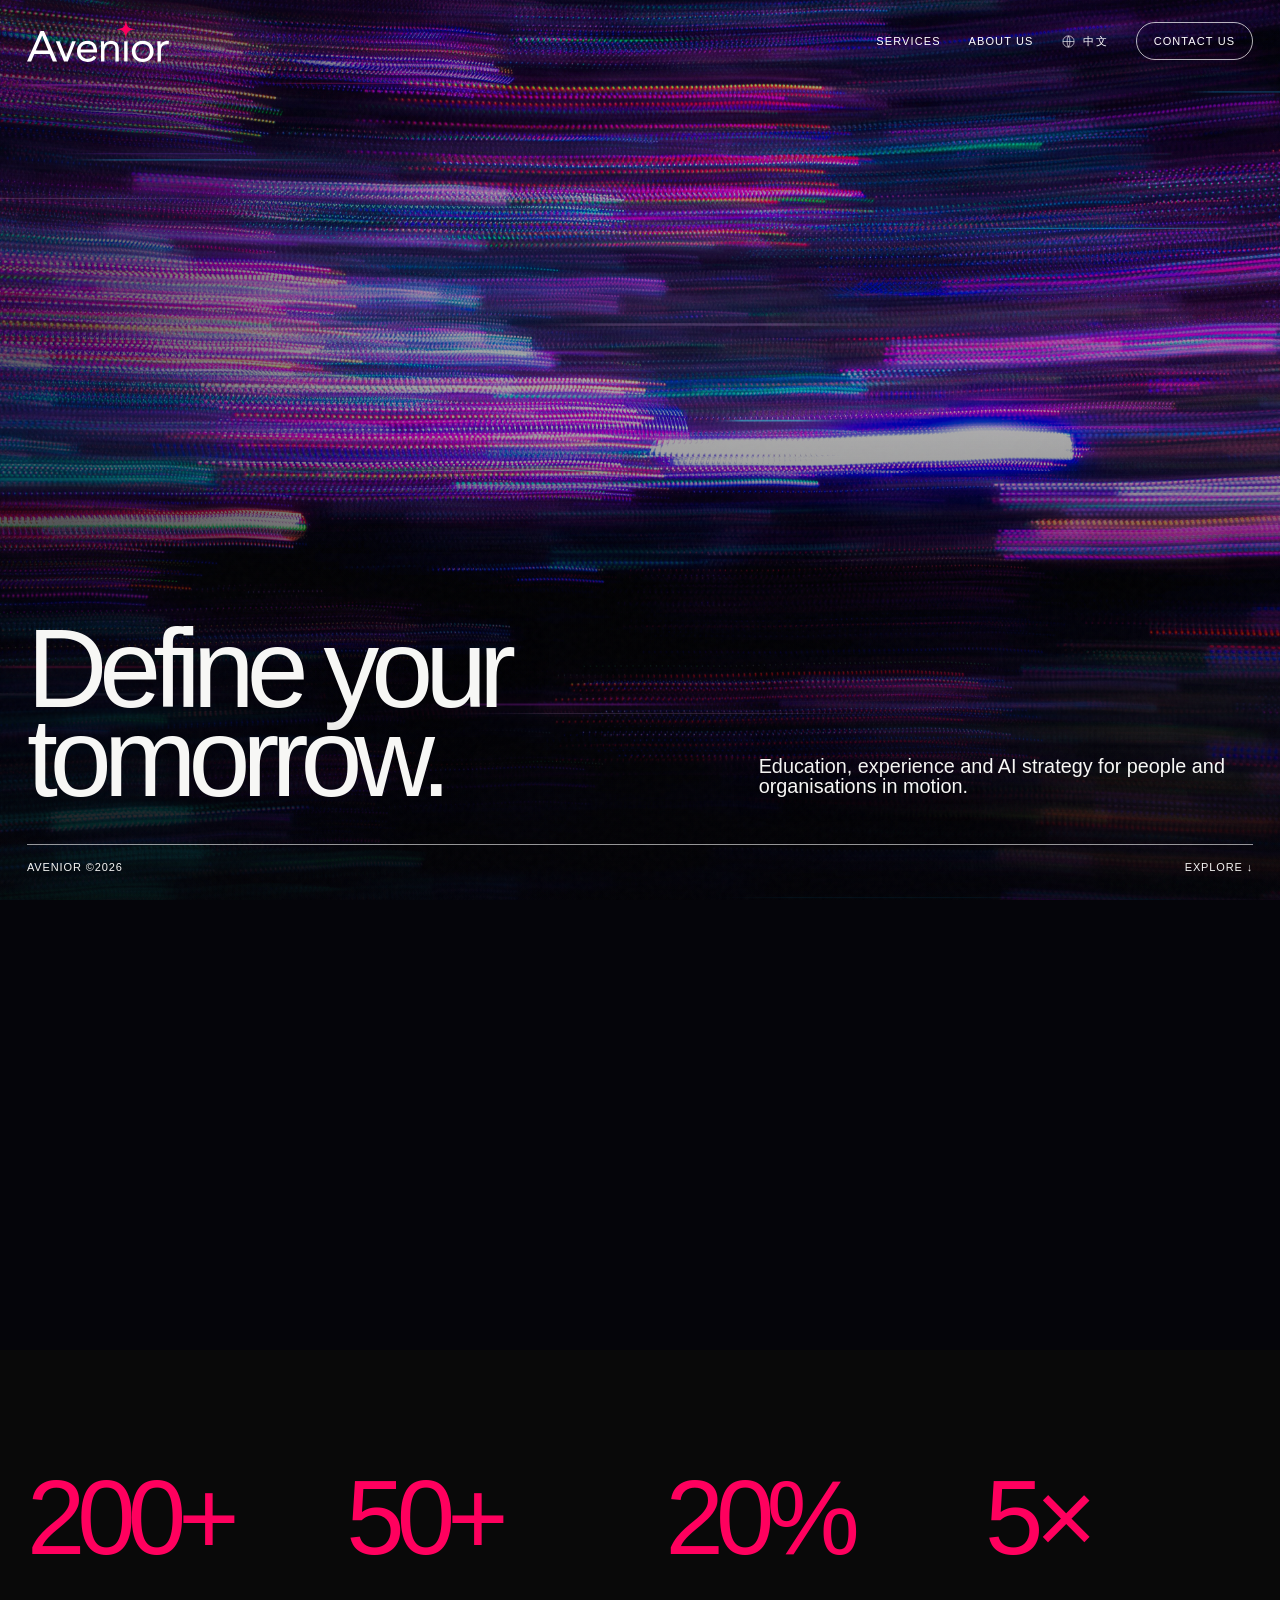
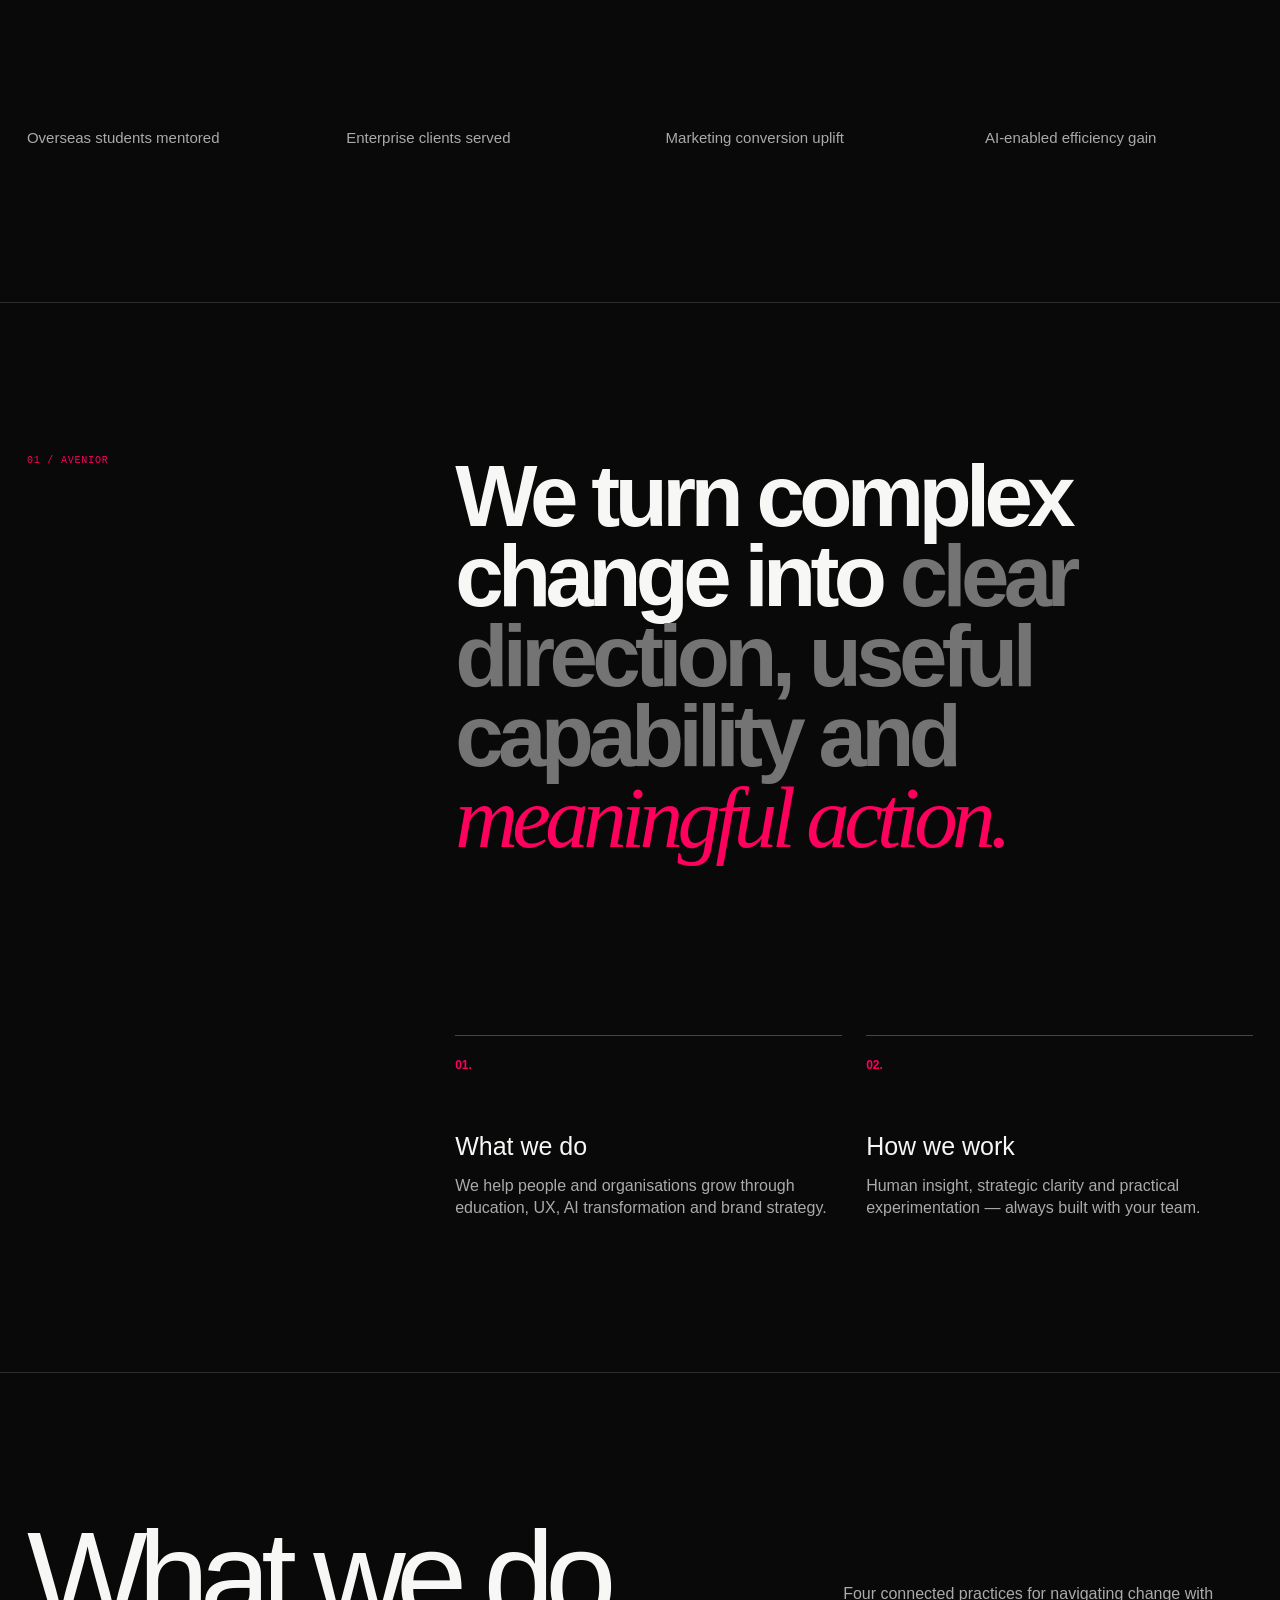
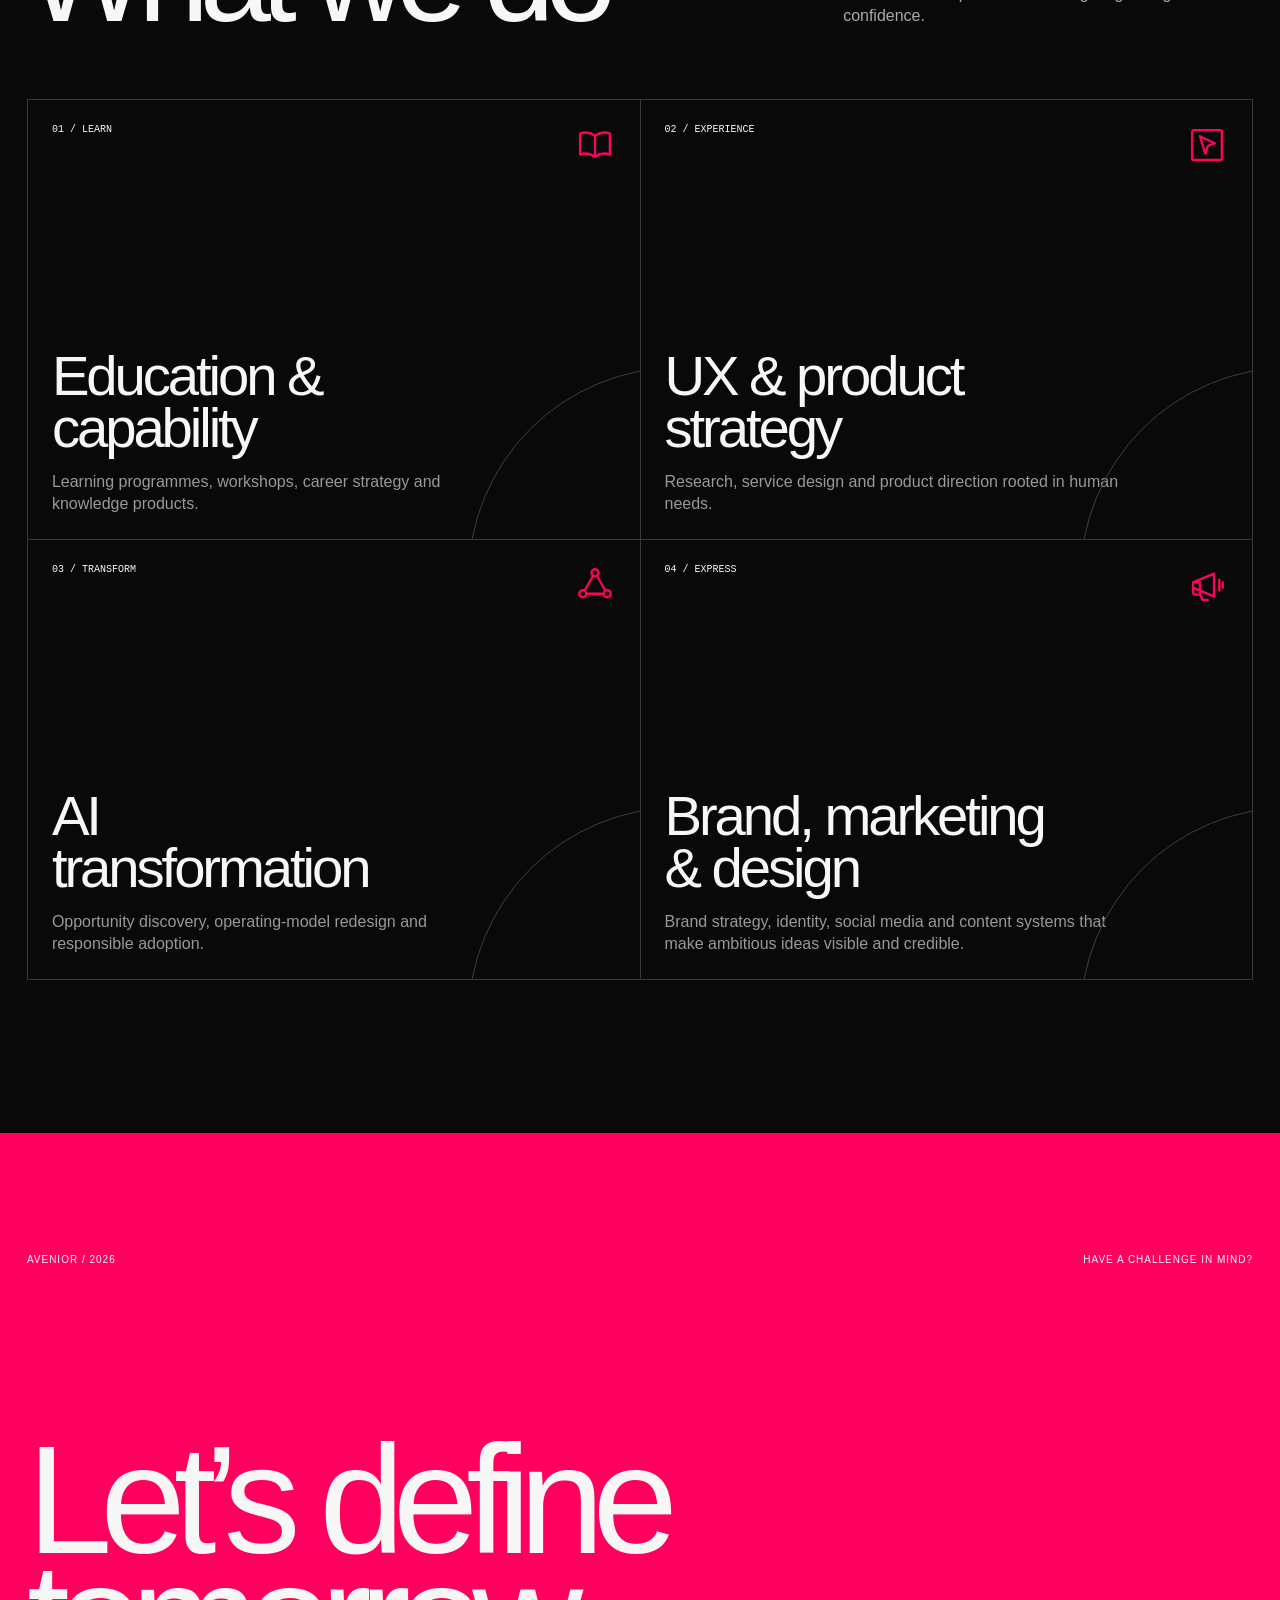
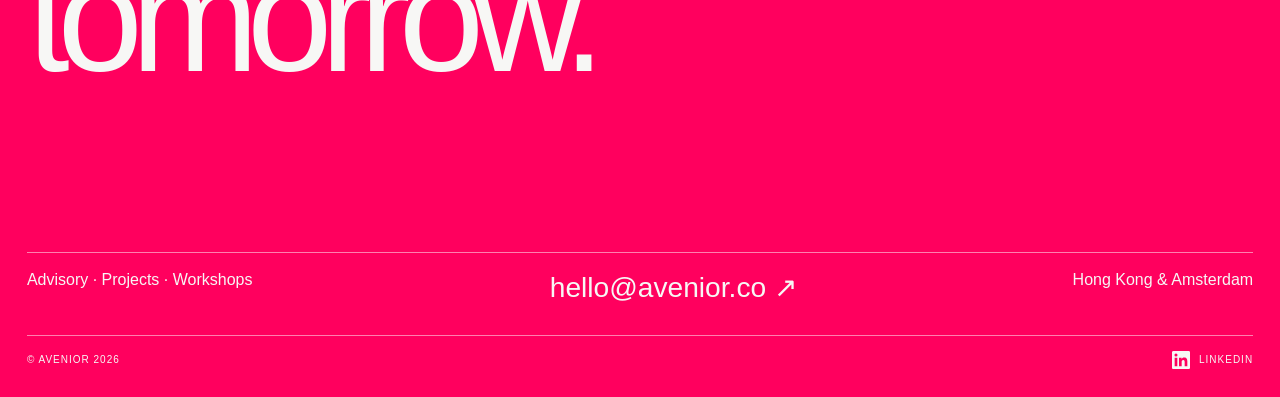
==== commit d3445f8e: "Remove impact metric category row" ====
--- a/index.html
+++ b/index.html
@@ -13,7 +13,7 @@
   *{box-sizing:border-box}html{scroll-behavior:smooth;background:var(--ink)}body{margin:0;color:var(--white);background:var(--ink);font:300 16px/1.35 AveniorSans,Arial,"PingFang SC",sans-serif;overflow-x:hidden}a{color:inherit;text-decoration:none}button{font:inherit;color:inherit}::selection{background:var(--pink);color:white}
   .shell{width:min(100%,var(--max));margin:auto;padding-inline:var(--pad)}.nav{position:fixed;inset:0 0 auto;z-index:20;height:82px;display:flex;align-items:center;justify-content:space-between;padding:0 var(--pad);color:#fff;text-shadow:0 1px 18px rgba(0,0,0,.28)}.brand{width:142px;line-height:0}.brand img{display:block;width:100%;height:auto}.navlinks{display:flex;align-items:center;gap:28px;text-transform:uppercase;font-size:11px;letter-spacing:.1em}.navlinks button{border:0;background:none;padding:0;cursor:pointer;text-transform:uppercase;letter-spacing:.1em}.lang-switch{display:flex;align-items:center;gap:7px}.lang-switch svg{width:15px;height:15px;stroke:currentColor}.contact-button{border:1px solid rgba(255,255,255,.7);border-radius:999px;padding:11px 17px!important;transition:background .25s,color .25s}.contact-button:hover{background:#fff;color:#090909;text-shadow:none}.menu-dot{display:inline-block;width:7px;height:7px;background:var(--pink);margin-left:5px;transform:rotate(45deg)}
   .hero{position:relative;z-index:2;height:150svh;pointer-events:none;background:#05050a}.hero-sticky{position:sticky;top:0;height:100svh;display:flex;flex-direction:column;justify-content:flex-end;padding:0 var(--pad) 25px;overflow:hidden;isolation:isolate}.hero-art{position:absolute;inset:0;z-index:-2;overflow:hidden;background:#05050a}.hero-photo-move{position:absolute;inset:-5%;transform:translate3d(calc(var(--neon-x,0)*-16px),calc(var(--neon-y,0)*-11px),0);will-change:transform}.hero-photo{width:100%;height:100%;object-fit:cover;object-position:50% 48%;filter:saturate(1.16) contrast(1.08) brightness(.72);animation:neonDrift 18s ease-in-out infinite alternate;will-change:transform}.neon-streaks{position:absolute;inset:0;width:100%;height:100%;mix-blend-mode:screen;opacity:.82}.hero-wash{position:absolute;inset:0;background:radial-gradient(circle at 68% 36%,transparent 0 17%,rgba(7,4,18,.06) 44%,rgba(3,3,8,.42) 80%),linear-gradient(180deg,rgba(1,1,5,.06),rgba(2,2,8,.08) 48%,rgba(2,2,6,.78));pointer-events:none}.hero-grain{position:absolute;inset:0;opacity:.07;pointer-events:none;background-image:url("data:image/svg+xml,%3Csvg viewBox='0 0 180 180' xmlns='http://www.w3.org/2000/svg'%3E%3Cfilter id='n'%3E%3CfeTurbulence type='fractalNoise' baseFrequency='.9' numOctaves='2' stitchTiles='stitch'/%3E%3C/filter%3E%3Crect width='100%25' height='100%25' filter='url(%23n)' opacity='.35'/%3E%3C/svg%3E")}.hero-main,.hero-footer{position:relative;z-index:2}.hero-main{display:grid;grid-template-columns:minmax(0,1.12fr) minmax(290px,.88fr);align-items:end;gap:8vw;margin-bottom:42px}.hero-title{font-size:clamp(68px,8.7vw,142px);font-weight:300;letter-spacing:-.072em;line-height:.8;margin:0;max-width:950px;text-shadow:0 4px 40px rgba(0,0,0,.38)}.hero-sub{font-size:clamp(18px,1.55vw,27px);line-height:1.05;margin:0 0 5px;max-width:520px;text-shadow:0 3px 26px rgba(0,0,0,.58)}.hero-footer{border-top:1px solid rgba(255,255,255,.58);padding-top:15px;display:flex;align-items:center;justify-content:space-between;text-transform:uppercase;letter-spacing:.08em;font-size:11px}.hero-footer span:last-child{text-align:right}.scroll-line{display:none}@keyframes scan{50%{transform:translateX(300%)}}@keyframes neonDrift{0%{transform:scale(1.08) translate3d(-1.3%,-1%,0)}52%{transform:scale(1.14) translate3d(1.1%,1.5%,0)}100%{transform:scale(1.1) translate3d(-.7%,2%,0)}}
-  .impact{position:relative;z-index:3;display:grid;grid-template-columns:repeat(4,minmax(0,1fr));gap:clamp(28px,4vw,78px);padding:clamp(120px,10vw,180px) var(--pad) clamp(145px,12vw,220px);background:var(--ink)}.metric{min-width:0;min-height:270px;display:flex;flex-direction:column;justify-content:space-between}.metric-value{display:block;color:var(--pink);font-family:"Helvetica Neue",Helvetica,Arial,sans-serif;font-size:clamp(86px,8.2vw,148px);font-weight:300;line-height:.76;letter-spacing:-.075em;font-variant-numeric:tabular-nums;white-space:nowrap}.metric-label{max-width:245px;color:#aaa;font-size:15px;line-height:1.25}.metric-kicker{font:10px/1 Space Mono,monospace;letter-spacing:.1em;color:#666;text-transform:uppercase}
+  .impact{position:relative;z-index:3;display:grid;grid-template-columns:repeat(4,minmax(0,1fr));gap:clamp(28px,4vw,78px);padding:clamp(120px,10vw,180px) var(--pad) clamp(145px,12vw,220px);background:var(--ink)}.metric{min-width:0;min-height:270px;display:flex;flex-direction:column;justify-content:space-between}.metric-value{display:block;color:var(--pink);font-family:"Helvetica Neue",Helvetica,Arial,sans-serif;font-size:clamp(86px,8.2vw,148px);font-weight:300;line-height:.76;letter-spacing:-.075em;font-variant-numeric:tabular-nums;white-space:nowrap}.metric-label{max-width:245px;color:#aaa;font-size:15px;line-height:1.25}
   .content{position:relative;z-index:3;background:var(--ink)}.section{padding:clamp(100px,12vw,190px) var(--pad);border-top:1px solid #2e2e2e}.index{font:400 10px/1 Space Mono,monospace;letter-spacing:.08em;text-transform:uppercase;color:var(--pink)}
   .about-grid{display:grid;grid-template-columns:minmax(180px,.58fr) 1.42fr;gap:8vw}.statement{font-size:clamp(42px,6.8vw,112px);line-height:.92;letter-spacing:-.065em;margin:0;max-width:1280px}.statement .dim{color:#747474}.statement em{font-family:Georgia,serif;font-weight:400;color:var(--pink)}.about-notes{grid-column:2;display:grid;grid-template-columns:1fr 1fr;gap:24px;margin-top:75px}.note{border-top:1px solid #454545;padding-top:17px}.note b{font-size:12px;color:var(--pink)}.note h3{font-size:25px;font-weight:300;margin:55px 0 12px}.note p{color:#aaa;margin:0;max-width:480px}
   .services-head,.work-head{display:flex;justify-content:space-between;align-items:flex-end;margin-bottom:72px}.display{font-size:clamp(68px,10vw,164px);font-weight:300;line-height:.78;letter-spacing:-.075em;margin:0}.section-intro{max-width:410px;color:#aaa;margin:0}.services{display:grid;grid-template-columns:repeat(2,1fr);border-top:1px solid #3a3a3a;border-left:1px solid #3a3a3a}.service{min-height:440px;border-right:1px solid #3a3a3a;border-bottom:1px solid #3a3a3a;padding:24px;position:relative;display:flex;flex-direction:column;justify-content:space-between;overflow:hidden;transition:background .45s,color .45s}.service:before{content:"";position:absolute;width:420px;height:420px;border:1px solid #3f3f3f;border-radius:50%;right:-250px;bottom:-250px;transition:transform .8s cubic-bezier(.2,.8,.2,1)}.service:hover{background:var(--pink)}.service:hover:before{transform:scale(1.8);border-color:#ffffff70}.service-top{display:flex;align-items:flex-start;justify-content:space-between;position:relative;z-index:1}.service-icon{width:42px;height:42px;fill:none;stroke:var(--pink);stroke-width:1.35;stroke-linecap:round;stroke-linejoin:round;transition:stroke .35s,transform .45s}.service:hover .service-icon{stroke:#fff;transform:rotate(-5deg) scale(1.08)}.service small{font:10px Space Mono,monospace}.service h3{font-weight:300;font-size:clamp(36px,4.4vw,72px);line-height:.92;letter-spacing:-.055em;margin:0;max-width:650px}.service p{color:#999;max-width:460px;margin:18px 0 0}.service:hover p{color:#fff}
@@ -23,7 +23,7 @@
   .contact{position:relative;z-index:3;min-height:96svh;background:var(--pink);padding:120px var(--pad) 28px;display:flex;flex-direction:column;justify-content:space-between}.contact h2{font-weight:300;font-size:clamp(78px,12vw,190px);line-height:.77;letter-spacing:-.078em;margin:0}.contact-top{display:flex;justify-content:space-between;text-transform:uppercase;font-size:10px;letter-spacing:.1em}.contact-bottom{display:grid;grid-template-columns:1fr 1fr auto;border-top:1px solid #ffffff80;padding-top:16px;gap:30px}.contact-bottom a{font-size:clamp(20px,2.2vw,34px)}.social-link{display:inline-flex;align-items:center;gap:10px}.social-link svg{width:24px;height:24px;fill:currentColor}.footer-meta{display:flex;align-items:center;justify-content:space-between;border-top:1px solid #ffffff80;margin-top:28px;padding-top:15px;font-size:10px;letter-spacing:.1em;text-transform:uppercase}.footer-meta .linkedin{display:inline-flex;align-items:center;gap:9px}.footer-meta svg{width:18px;height:18px;fill:currentColor}
   .reveal{opacity:0;transform:translateY(36px);transition:opacity .8s,transform .8s}.reveal.is-in{opacity:1;transform:none}
   @media(max-width:900px){.navlinks a{display:none}.hero-main{grid-template-columns:1fr;gap:26px;margin-bottom:30px}.hero-title{font-size:15.5vw}.hero-sub{font-size:18px;max-width:410px}.impact{grid-template-columns:repeat(2,minmax(0,1fr));row-gap:90px;padding-top:120px;padding-bottom:150px}.metric{min-height:235px}.metric-value{font-size:clamp(92px,17vw,142px)}.about-grid,.audience{grid-template-columns:1fr}.about-notes{grid-column:1}.services{grid-template-columns:1fr}.service{min-height:350px}.principle{grid-template-columns:45px 1fr 20px}.principle p{grid-column:2}.work-grid{grid-template-columns:1fr}.case{min-height:350px}.services-head,.work-head{display:block}.section-intro{margin-top:36px}.audience{gap:60px}}
-  @media(max-width:560px){.nav{height:64px}.brand{width:112px}.navlinks{gap:14px}.hero-title{font-size:18vw}.hero-sub{font-size:16px}.hero-footer{font-size:10px}.impact{gap:70px 24px;padding:105px 18px 130px}.metric{min-height:190px}.metric-value{font-size:19vw}.metric-label{font-size:13px}.metric-kicker{font-size:9px}.about-notes{grid-template-columns:1fr}.principle{grid-template-columns:38px 1fr 16px}.audience-row{grid-template-columns:1fr}.contact-bottom{grid-template-columns:1fr;gap:18px}.contact-bottom span:last-child{display:block}.section{padding-top:110px;padding-bottom:90px}}
+  @media(max-width:560px){.nav{height:64px}.brand{width:112px}.navlinks{gap:14px}.hero-title{font-size:18vw}.hero-sub{font-size:16px}.hero-footer{font-size:10px}.impact{gap:70px 24px;padding:105px 18px 130px}.metric{min-height:190px}.metric-value{font-size:19vw}.metric-label{font-size:13px}.about-notes{grid-template-columns:1fr}.principle{grid-template-columns:38px 1fr 16px}.audience-row{grid-template-columns:1fr}.contact-bottom{grid-template-columns:1fr;gap:18px}.contact-bottom span:last-child{display:block}.section{padding-top:110px;padding-bottom:90px}}
   @media(prefers-reduced-motion:reduce){html{scroll-behavior:auto}.reveal{opacity:1;transform:none}.scroll-line:after{animation:none}.hero-photo,.hero-grain{animation:none}.neon-streaks{display:none}.hero-photo-move{transform:none}}
   </style>
 </head>
@@ -31,7 +31,7 @@
   <header class="nav"><a class="brand" href="#home"><img src="assets/avenior-logo.svg" alt="Avenior"></a><nav class="navlinks"><a href="#services" data-i18n="navServices">Services</a><a href="#about" data-i18n="navAboutUs">About us</a><button id="lang" class="lang-switch" aria-label="Switch language"><svg viewBox="0 0 24 24" fill="none" aria-hidden="true"><circle cx="12" cy="12" r="9"/><path d="M3 12h18M12 3c3 3.5 3 14 0 18M12 3c-3 3.5-3 14 0 18"/></svg><span>中文</span></button><a class="contact-button" href="#contact" data-i18n="navContact">Contact us</a></nav></header>
   <main>
     <section class="hero" id="home"><div class="hero-sticky"><div class="hero-art" aria-hidden="true"><div class="hero-photo-move"><img class="hero-photo" src="assets/neon-light-trails.jpg" alt=""></div><canvas class="neon-streaks" id="neon-streaks"></canvas><div class="hero-wash"></div><div class="hero-grain"></div></div><div class="hero-main"><h1 class="hero-title" data-i18n="hero">Define your<br>tomorrow.</h1><p class="hero-sub" data-i18n="heroSub">Education, experience and AI strategy for people and organisations in motion.</p></div><div class="hero-footer"><span>Avenior ©2026</span><span data-i18n="explore">Explore ↓</span></div></div></section>
-    <section class="impact" id="impact" aria-label="Avenior impact"><article class="metric"><span class="metric-kicker">01 / Education</span><strong class="metric-value" data-target="200" data-suffix="+">0</strong><span class="metric-label" data-i18n="metricStudents">Overseas students mentored</span></article><article class="metric"><span class="metric-kicker">02 / Enterprise</span><strong class="metric-value" data-target="50" data-suffix="+">0</strong><span class="metric-label" data-i18n="metricClients">Enterprise clients served</span></article><article class="metric"><span class="metric-kicker">03 / Marketing</span><strong class="metric-value" data-target="20" data-suffix="%">0</strong><span class="metric-label" data-i18n="metricConversion">Marketing conversion uplift</span></article><article class="metric"><span class="metric-kicker">04 / AI</span><strong class="metric-value" data-target="5" data-suffix="×">0</strong><span class="metric-label" data-i18n="metricEfficiency">AI-enabled efficiency gain</span></article></section>
+    <section class="impact" id="impact" aria-label="Avenior impact"><article class="metric"><strong class="metric-value" data-target="200" data-suffix="+">0</strong><span class="metric-label" data-i18n="metricStudents">Overseas students mentored</span></article><article class="metric"><strong class="metric-value" data-target="50" data-suffix="+">0</strong><span class="metric-label" data-i18n="metricClients">Enterprise clients served</span></article><article class="metric"><strong class="metric-value" data-target="20" data-suffix="%">0</strong><span class="metric-label" data-i18n="metricConversion">Marketing conversion uplift</span></article><article class="metric"><strong class="metric-value" data-target="5" data-suffix="×">0</strong><span class="metric-label" data-i18n="metricEfficiency">AI-enabled efficiency gain</span></article></section>
     <div class="content">
       <section class="section" id="about"><div class="about-grid"><span class="index">01 / Avenior</span><div><h2 class="statement reveal" data-i18n="aboutStatement">We turn complex change into <span class="dim">clear direction, useful capability and</span> <em>meaningful action.</em></h2></div><div class="about-notes reveal"><article class="note"><b>01.</b><h3 data-i18n="whatTitle">What we do</h3><p data-i18n="whatBody">We help people and organisations grow through education, UX, AI transformation and brand strategy.</p></article><article class="note"><b>02.</b><h3 data-i18n="howTitle">How we work</h3><p data-i18n="howBody">Human insight, strategic clarity and practical experimentation — always built with your team.</p></article></div></div></section>
       <section class="section" id="services"><div class="services-head reveal"><h2 class="display" data-i18n="servicesTitle">What we do</h2><p class="section-intro" data-i18n="servicesIntro">Four connected practices for navigating change with confidence.</p></div><div class="services reveal"><article class="service"><div class="service-top"><small>01 / LEARN</small><svg class="service-icon" viewBox="0 0 24 24" aria-hidden="true"><path d="M3.5 5.5c3-1.2 5.7-.7 8.5 1.2v12c-2.8-1.9-5.5-2.4-8.5-1.2zM20.5 5.5c-3-1.2-5.7-.7-8.5 1.2v12c2.8-1.9 5.5-2.4 8.5-1.2z"/></svg></div><div><h3 data-i18n="s1">Education &<br>capability</h3><p data-i18n="s1b">Learning programmes, workshops, career strategy and knowledge products.</p></div></article><article class="service"><div class="service-top"><small>02 / EXPERIENCE</small><svg class="service-icon" viewBox="0 0 24 24" aria-hidden="true"><rect x="3.5" y="3.5" width="17" height="17" rx="1"/><path d="m8 7 8.5 4-4 1.5L11 17z"/></svg></div><div><h3 data-i18n="s2">UX & product<br>strategy</h3><p data-i18n="s2b">Research, service design and product direction rooted in human needs.</p></div></article><article class="service"><div class="service-top"><small>03 / TRANSFORM</small><svg class="service-icon" viewBox="0 0 24 24" aria-hidden="true"><circle cx="12" cy="5" r="2"/><circle cx="5" cy="17" r="2"/><circle cx="19" cy="17" r="2"/><path d="m10.9 6.7-4.8 8.5M13.1 6.7l4.8 8.5M7 17h10"/></svg></div><div><h3 data-i18n="s3">AI<br>transformation</h3><p data-i18n="s3b">Opportunity discovery, operating-model redesign and responsible adoption.</p></div></article><article class="service"><div class="service-top"><small>04 / EXPRESS</small><svg class="service-icon" viewBox="0 0 24 24" aria-hidden="true"><path d="M4 13.5v-3l12-5v13zM4 10.5h4v7H5.5A1.5 1.5 0 0 1 4 16zM8 17.5l1.5 3h3"/><path d="M19 9v6M21 10.5v3"/></svg></div><div><h3 data-i18n="s4">Brand, marketing<br>& design</h3><p data-i18n="s4b">Brand strategy, identity, social media and content systems that make ambitious ideas visible and credible.</p></div></article></div></section>
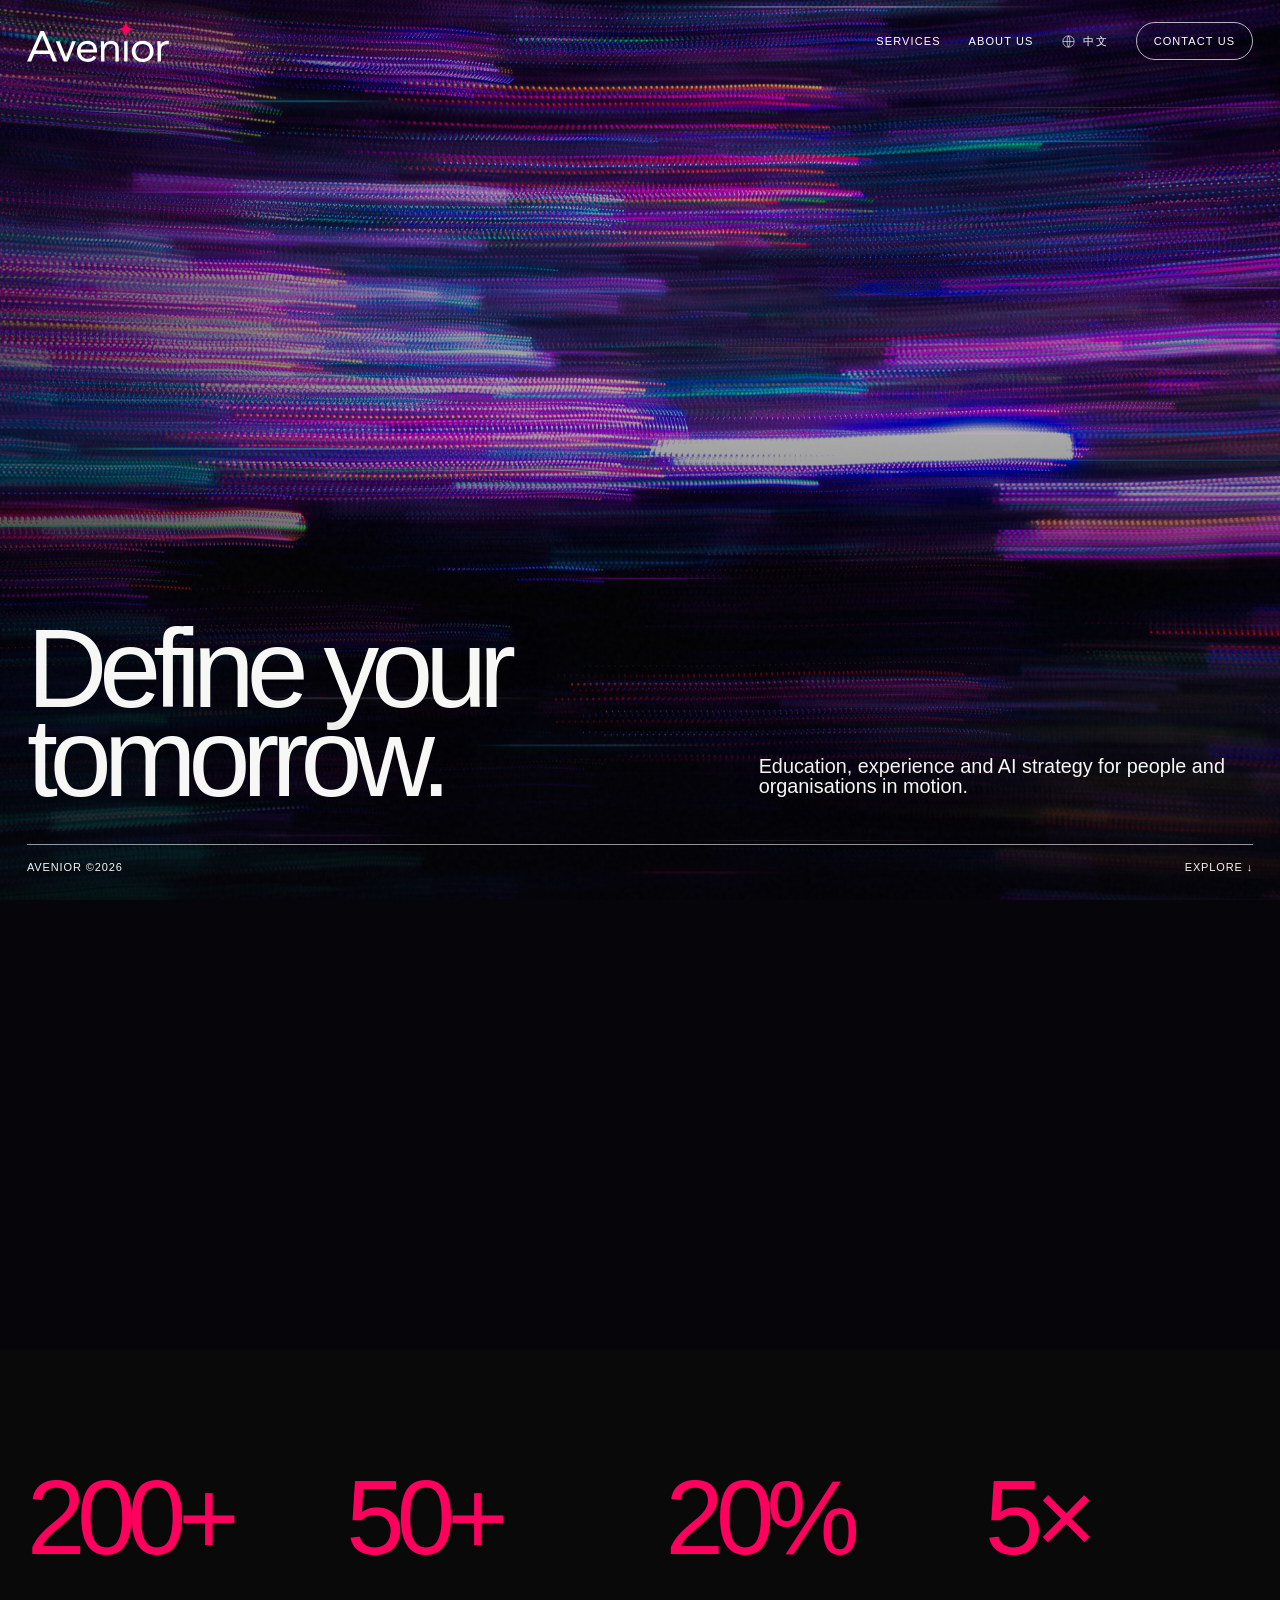
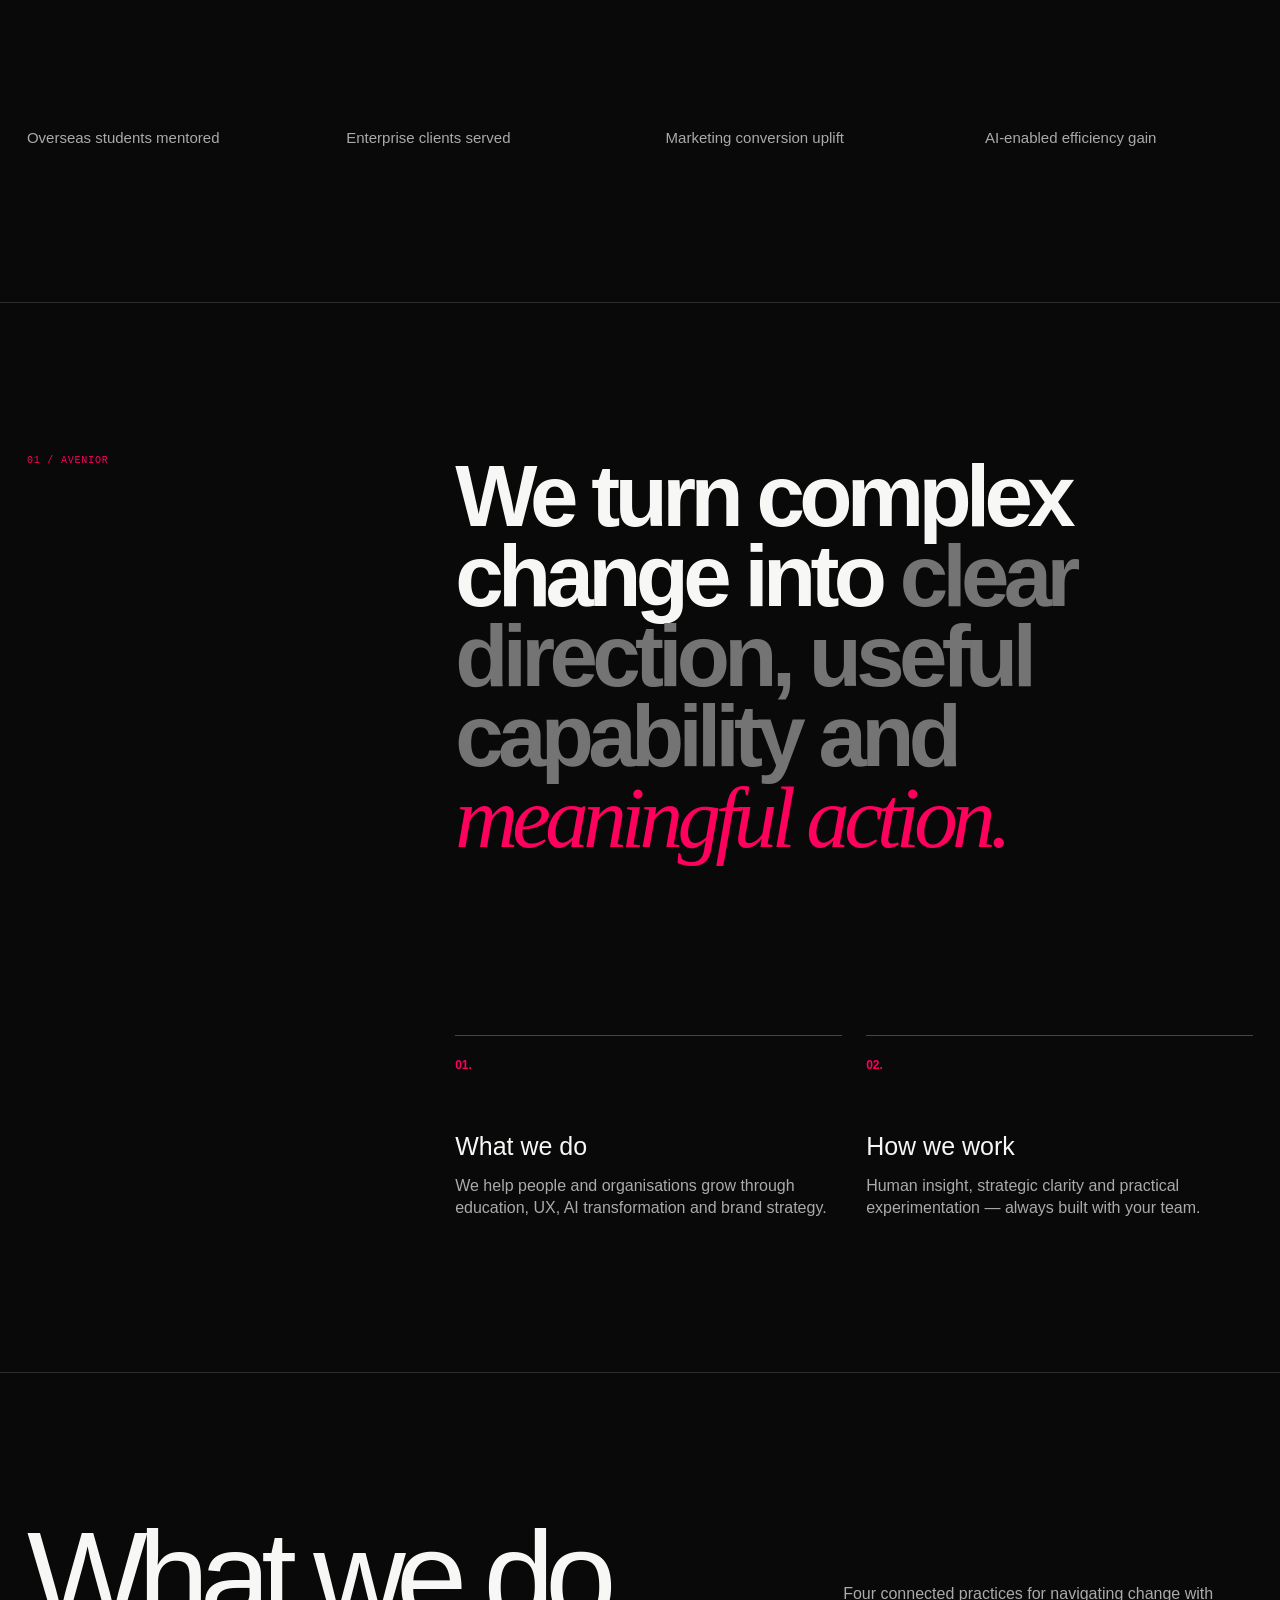
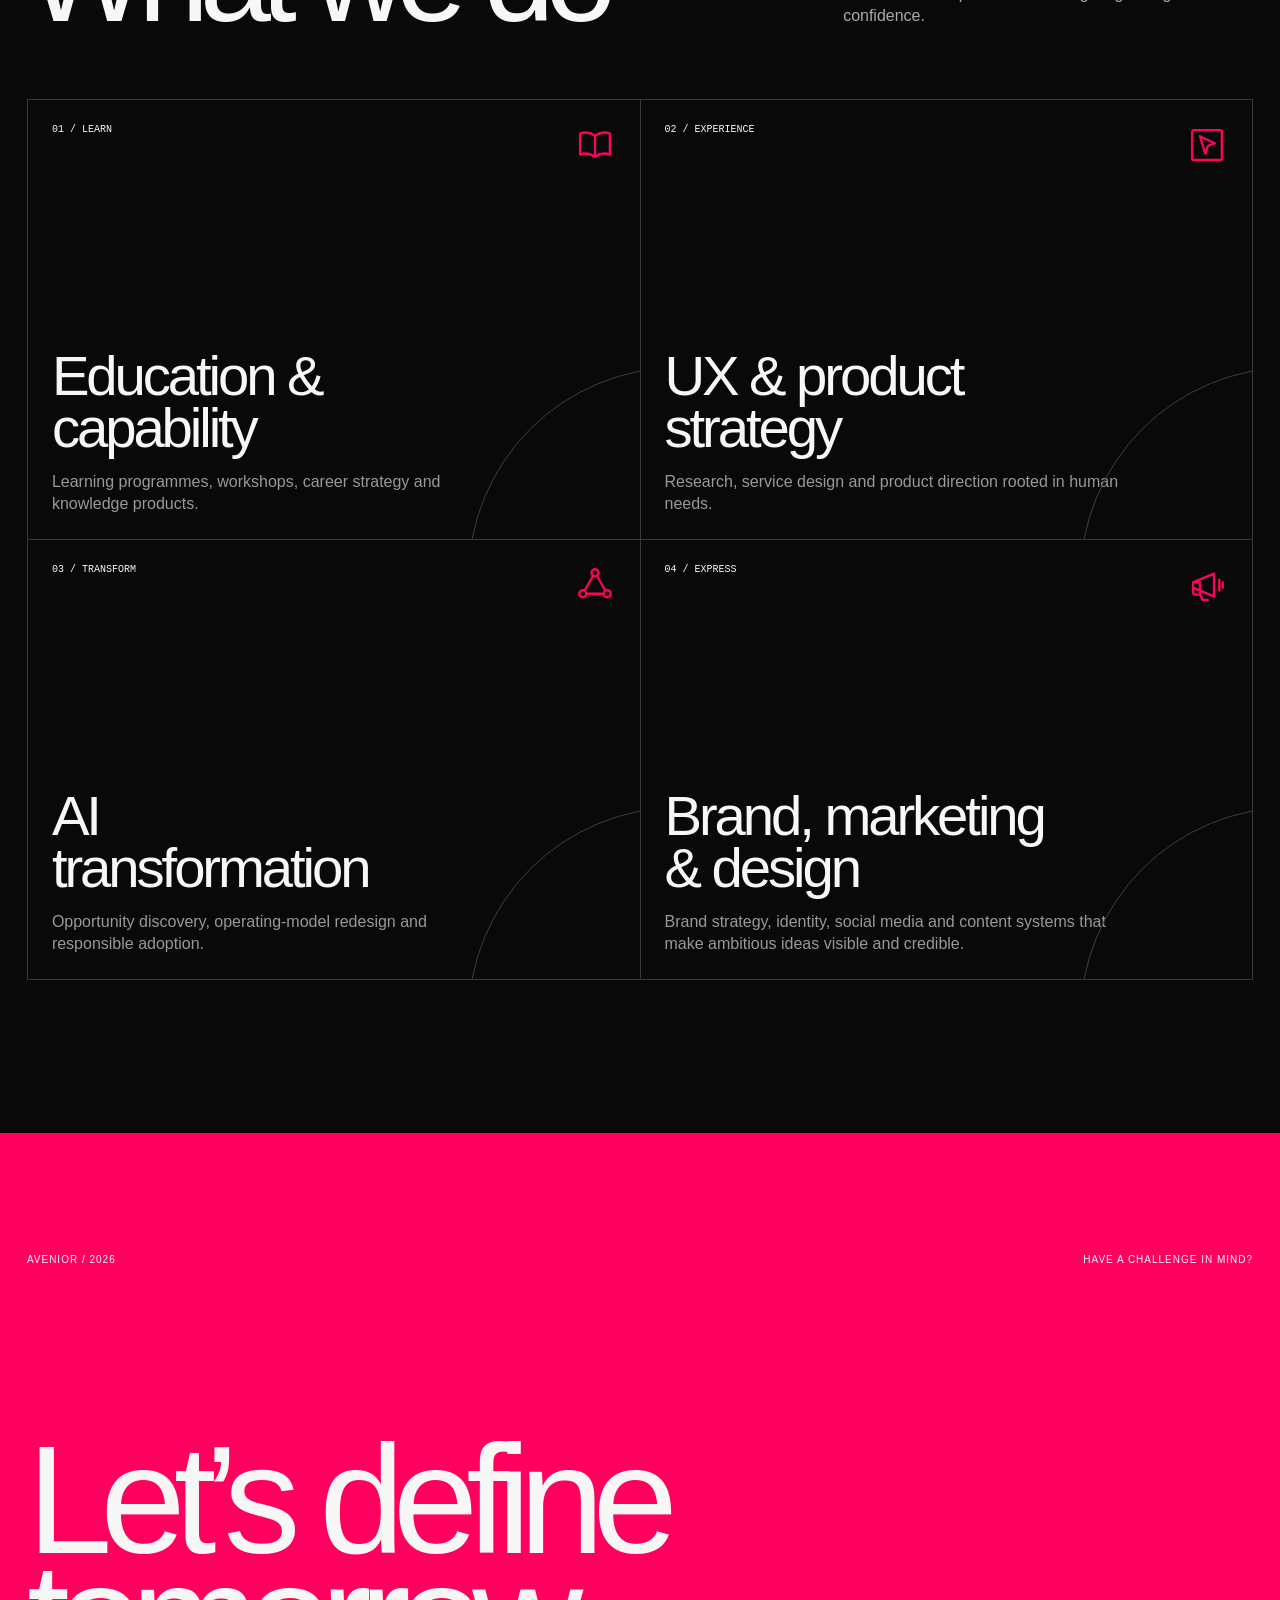
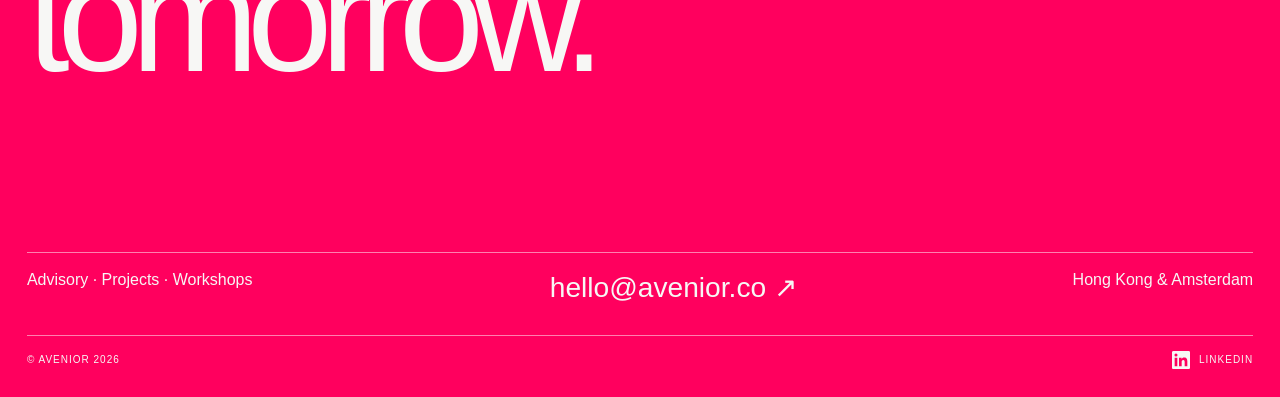
==== commit 9434c41f: "Enforce light Helvetica metric type" ====
--- a/index.html
+++ b/index.html
@@ -13,7 +13,7 @@
   *{box-sizing:border-box}html{scroll-behavior:smooth;background:var(--ink)}body{margin:0;color:var(--white);background:var(--ink);font:300 16px/1.35 AveniorSans,Arial,"PingFang SC",sans-serif;overflow-x:hidden}a{color:inherit;text-decoration:none}button{font:inherit;color:inherit}::selection{background:var(--pink);color:white}
   .shell{width:min(100%,var(--max));margin:auto;padding-inline:var(--pad)}.nav{position:fixed;inset:0 0 auto;z-index:20;height:82px;display:flex;align-items:center;justify-content:space-between;padding:0 var(--pad);color:#fff;text-shadow:0 1px 18px rgba(0,0,0,.28)}.brand{width:142px;line-height:0}.brand img{display:block;width:100%;height:auto}.navlinks{display:flex;align-items:center;gap:28px;text-transform:uppercase;font-size:11px;letter-spacing:.1em}.navlinks button{border:0;background:none;padding:0;cursor:pointer;text-transform:uppercase;letter-spacing:.1em}.lang-switch{display:flex;align-items:center;gap:7px}.lang-switch svg{width:15px;height:15px;stroke:currentColor}.contact-button{border:1px solid rgba(255,255,255,.7);border-radius:999px;padding:11px 17px!important;transition:background .25s,color .25s}.contact-button:hover{background:#fff;color:#090909;text-shadow:none}.menu-dot{display:inline-block;width:7px;height:7px;background:var(--pink);margin-left:5px;transform:rotate(45deg)}
   .hero{position:relative;z-index:2;height:150svh;pointer-events:none;background:#05050a}.hero-sticky{position:sticky;top:0;height:100svh;display:flex;flex-direction:column;justify-content:flex-end;padding:0 var(--pad) 25px;overflow:hidden;isolation:isolate}.hero-art{position:absolute;inset:0;z-index:-2;overflow:hidden;background:#05050a}.hero-photo-move{position:absolute;inset:-5%;transform:translate3d(calc(var(--neon-x,0)*-16px),calc(var(--neon-y,0)*-11px),0);will-change:transform}.hero-photo{width:100%;height:100%;object-fit:cover;object-position:50% 48%;filter:saturate(1.16) contrast(1.08) brightness(.72);animation:neonDrift 18s ease-in-out infinite alternate;will-change:transform}.neon-streaks{position:absolute;inset:0;width:100%;height:100%;mix-blend-mode:screen;opacity:.82}.hero-wash{position:absolute;inset:0;background:radial-gradient(circle at 68% 36%,transparent 0 17%,rgba(7,4,18,.06) 44%,rgba(3,3,8,.42) 80%),linear-gradient(180deg,rgba(1,1,5,.06),rgba(2,2,8,.08) 48%,rgba(2,2,6,.78));pointer-events:none}.hero-grain{position:absolute;inset:0;opacity:.07;pointer-events:none;background-image:url("data:image/svg+xml,%3Csvg viewBox='0 0 180 180' xmlns='http://www.w3.org/2000/svg'%3E%3Cfilter id='n'%3E%3CfeTurbulence type='fractalNoise' baseFrequency='.9' numOctaves='2' stitchTiles='stitch'/%3E%3C/filter%3E%3Crect width='100%25' height='100%25' filter='url(%23n)' opacity='.35'/%3E%3C/svg%3E")}.hero-main,.hero-footer{position:relative;z-index:2}.hero-main{display:grid;grid-template-columns:minmax(0,1.12fr) minmax(290px,.88fr);align-items:end;gap:8vw;margin-bottom:42px}.hero-title{font-size:clamp(68px,8.7vw,142px);font-weight:300;letter-spacing:-.072em;line-height:.8;margin:0;max-width:950px;text-shadow:0 4px 40px rgba(0,0,0,.38)}.hero-sub{font-size:clamp(18px,1.55vw,27px);line-height:1.05;margin:0 0 5px;max-width:520px;text-shadow:0 3px 26px rgba(0,0,0,.58)}.hero-footer{border-top:1px solid rgba(255,255,255,.58);padding-top:15px;display:flex;align-items:center;justify-content:space-between;text-transform:uppercase;letter-spacing:.08em;font-size:11px}.hero-footer span:last-child{text-align:right}.scroll-line{display:none}@keyframes scan{50%{transform:translateX(300%)}}@keyframes neonDrift{0%{transform:scale(1.08) translate3d(-1.3%,-1%,0)}52%{transform:scale(1.14) translate3d(1.1%,1.5%,0)}100%{transform:scale(1.1) translate3d(-.7%,2%,0)}}
-  .impact{position:relative;z-index:3;display:grid;grid-template-columns:repeat(4,minmax(0,1fr));gap:clamp(28px,4vw,78px);padding:clamp(120px,10vw,180px) var(--pad) clamp(145px,12vw,220px);background:var(--ink)}.metric{min-width:0;min-height:270px;display:flex;flex-direction:column;justify-content:space-between}.metric-value{display:block;color:var(--pink);font-family:"Helvetica Neue",Helvetica,Arial,sans-serif;font-size:clamp(86px,8.2vw,148px);font-weight:300;line-height:.76;letter-spacing:-.075em;font-variant-numeric:tabular-nums;white-space:nowrap}.metric-label{max-width:245px;color:#aaa;font-size:15px;line-height:1.25}
+  .impact{position:relative;z-index:3;display:grid;grid-template-columns:repeat(4,minmax(0,1fr));gap:clamp(28px,4vw,78px);padding:clamp(120px,10vw,180px) var(--pad) clamp(145px,12vw,220px);background:var(--ink)}.metric{min-width:0;min-height:270px;display:flex;flex-direction:column;justify-content:space-between}.metric-value{display:block;color:var(--pink);font-family:"Helvetica Neue",Helvetica,Arial,sans-serif;font-size:clamp(86px,8.2vw,148px);font-weight:300;font-synthesis:none;line-height:.76;letter-spacing:-.075em;font-variant-numeric:tabular-nums;white-space:nowrap}.metric-label{max-width:245px;color:#aaa;font-size:15px;line-height:1.25}
   .content{position:relative;z-index:3;background:var(--ink)}.section{padding:clamp(100px,12vw,190px) var(--pad);border-top:1px solid #2e2e2e}.index{font:400 10px/1 Space Mono,monospace;letter-spacing:.08em;text-transform:uppercase;color:var(--pink)}
   .about-grid{display:grid;grid-template-columns:minmax(180px,.58fr) 1.42fr;gap:8vw}.statement{font-size:clamp(42px,6.8vw,112px);line-height:.92;letter-spacing:-.065em;margin:0;max-width:1280px}.statement .dim{color:#747474}.statement em{font-family:Georgia,serif;font-weight:400;color:var(--pink)}.about-notes{grid-column:2;display:grid;grid-template-columns:1fr 1fr;gap:24px;margin-top:75px}.note{border-top:1px solid #454545;padding-top:17px}.note b{font-size:12px;color:var(--pink)}.note h3{font-size:25px;font-weight:300;margin:55px 0 12px}.note p{color:#aaa;margin:0;max-width:480px}
   .services-head,.work-head{display:flex;justify-content:space-between;align-items:flex-end;margin-bottom:72px}.display{font-size:clamp(68px,10vw,164px);font-weight:300;line-height:.78;letter-spacing:-.075em;margin:0}.section-intro{max-width:410px;color:#aaa;margin:0}.services{display:grid;grid-template-columns:repeat(2,1fr);border-top:1px solid #3a3a3a;border-left:1px solid #3a3a3a}.service{min-height:440px;border-right:1px solid #3a3a3a;border-bottom:1px solid #3a3a3a;padding:24px;position:relative;display:flex;flex-direction:column;justify-content:space-between;overflow:hidden;transition:background .45s,color .45s}.service:before{content:"";position:absolute;width:420px;height:420px;border:1px solid #3f3f3f;border-radius:50%;right:-250px;bottom:-250px;transition:transform .8s cubic-bezier(.2,.8,.2,1)}.service:hover{background:var(--pink)}.service:hover:before{transform:scale(1.8);border-color:#ffffff70}.service-top{display:flex;align-items:flex-start;justify-content:space-between;position:relative;z-index:1}.service-icon{width:42px;height:42px;fill:none;stroke:var(--pink);stroke-width:1.35;stroke-linecap:round;stroke-linejoin:round;transition:stroke .35s,transform .45s}.service:hover .service-icon{stroke:#fff;transform:rotate(-5deg) scale(1.08)}.service small{font:10px Space Mono,monospace}.service h3{font-weight:300;font-size:clamp(36px,4.4vw,72px);line-height:.92;letter-spacing:-.055em;margin:0;max-width:650px}.service p{color:#999;max-width:460px;margin:18px 0 0}.service:hover p{color:#fff}
@@ -31,7 +31,7 @@
   <header class="nav"><a class="brand" href="#home"><img src="assets/avenior-logo.svg" alt="Avenior"></a><nav class="navlinks"><a href="#services" data-i18n="navServices">Services</a><a href="#about" data-i18n="navAboutUs">About us</a><button id="lang" class="lang-switch" aria-label="Switch language"><svg viewBox="0 0 24 24" fill="none" aria-hidden="true"><circle cx="12" cy="12" r="9"/><path d="M3 12h18M12 3c3 3.5 3 14 0 18M12 3c-3 3.5-3 14 0 18"/></svg><span>中文</span></button><a class="contact-button" href="#contact" data-i18n="navContact">Contact us</a></nav></header>
   <main>
     <section class="hero" id="home"><div class="hero-sticky"><div class="hero-art" aria-hidden="true"><div class="hero-photo-move"><img class="hero-photo" src="assets/neon-light-trails.jpg" alt=""></div><canvas class="neon-streaks" id="neon-streaks"></canvas><div class="hero-wash"></div><div class="hero-grain"></div></div><div class="hero-main"><h1 class="hero-title" data-i18n="hero">Define your<br>tomorrow.</h1><p class="hero-sub" data-i18n="heroSub">Education, experience and AI strategy for people and organisations in motion.</p></div><div class="hero-footer"><span>Avenior ©2026</span><span data-i18n="explore">Explore ↓</span></div></div></section>
-    <section class="impact" id="impact" aria-label="Avenior impact"><article class="metric"><strong class="metric-value" data-target="200" data-suffix="+">0</strong><span class="metric-label" data-i18n="metricStudents">Overseas students mentored</span></article><article class="metric"><strong class="metric-value" data-target="50" data-suffix="+">0</strong><span class="metric-label" data-i18n="metricClients">Enterprise clients served</span></article><article class="metric"><strong class="metric-value" data-target="20" data-suffix="%">0</strong><span class="metric-label" data-i18n="metricConversion">Marketing conversion uplift</span></article><article class="metric"><strong class="metric-value" data-target="5" data-suffix="×">0</strong><span class="metric-label" data-i18n="metricEfficiency">AI-enabled efficiency gain</span></article></section>
+    <section class="impact" id="impact" aria-label="Avenior impact"><article class="metric"><span class="metric-value" data-target="200" data-suffix="+">0</span><span class="metric-label" data-i18n="metricStudents">Overseas students mentored</span></article><article class="metric"><span class="metric-value" data-target="50" data-suffix="+">0</span><span class="metric-label" data-i18n="metricClients">Enterprise clients served</span></article><article class="metric"><span class="metric-value" data-target="20" data-suffix="%">0</span><span class="metric-label" data-i18n="metricConversion">Marketing conversion uplift</span></article><article class="metric"><span class="metric-value" data-target="5" data-suffix="×">0</span><span class="metric-label" data-i18n="metricEfficiency">AI-enabled efficiency gain</span></article></section>
     <div class="content">
       <section class="section" id="about"><div class="about-grid"><span class="index">01 / Avenior</span><div><h2 class="statement reveal" data-i18n="aboutStatement">We turn complex change into <span class="dim">clear direction, useful capability and</span> <em>meaningful action.</em></h2></div><div class="about-notes reveal"><article class="note"><b>01.</b><h3 data-i18n="whatTitle">What we do</h3><p data-i18n="whatBody">We help people and organisations grow through education, UX, AI transformation and brand strategy.</p></article><article class="note"><b>02.</b><h3 data-i18n="howTitle">How we work</h3><p data-i18n="howBody">Human insight, strategic clarity and practical experimentation — always built with your team.</p></article></div></div></section>
       <section class="section" id="services"><div class="services-head reveal"><h2 class="display" data-i18n="servicesTitle">What we do</h2><p class="section-intro" data-i18n="servicesIntro">Four connected practices for navigating change with confidence.</p></div><div class="services reveal"><article class="service"><div class="service-top"><small>01 / LEARN</small><svg class="service-icon" viewBox="0 0 24 24" aria-hidden="true"><path d="M3.5 5.5c3-1.2 5.7-.7 8.5 1.2v12c-2.8-1.9-5.5-2.4-8.5-1.2zM20.5 5.5c-3-1.2-5.7-.7-8.5 1.2v12c2.8-1.9 5.5-2.4 8.5-1.2z"/></svg></div><div><h3 data-i18n="s1">Education &<br>capability</h3><p data-i18n="s1b">Learning programmes, workshops, career strategy and knowledge products.</p></div></article><article class="service"><div class="service-top"><small>02 / EXPERIENCE</small><svg class="service-icon" viewBox="0 0 24 24" aria-hidden="true"><rect x="3.5" y="3.5" width="17" height="17" rx="1"/><path d="m8 7 8.5 4-4 1.5L11 17z"/></svg></div><div><h3 data-i18n="s2">UX & product<br>strategy</h3><p data-i18n="s2b">Research, service design and product direction rooted in human needs.</p></div></article><article class="service"><div class="service-top"><small>03 / TRANSFORM</small><svg class="service-icon" viewBox="0 0 24 24" aria-hidden="true"><circle cx="12" cy="5" r="2"/><circle cx="5" cy="17" r="2"/><circle cx="19" cy="17" r="2"/><path d="m10.9 6.7-4.8 8.5M13.1 6.7l4.8 8.5M7 17h10"/></svg></div><div><h3 data-i18n="s3">AI<br>transformation</h3><p data-i18n="s3b">Opportunity discovery, operating-model redesign and responsible adoption.</p></div></article><article class="service"><div class="service-top"><small>04 / EXPRESS</small><svg class="service-icon" viewBox="0 0 24 24" aria-hidden="true"><path d="M4 13.5v-3l12-5v13zM4 10.5h4v7H5.5A1.5 1.5 0 0 1 4 16zM8 17.5l1.5 3h3"/><path d="M19 9v6M21 10.5v3"/></svg></div><div><h3 data-i18n="s4">Brand, marketing<br>& design</h3><p data-i18n="s4b">Brand strategy, identity, social media and content systems that make ambitious ideas visible and credible.</p></div></article></div></section>
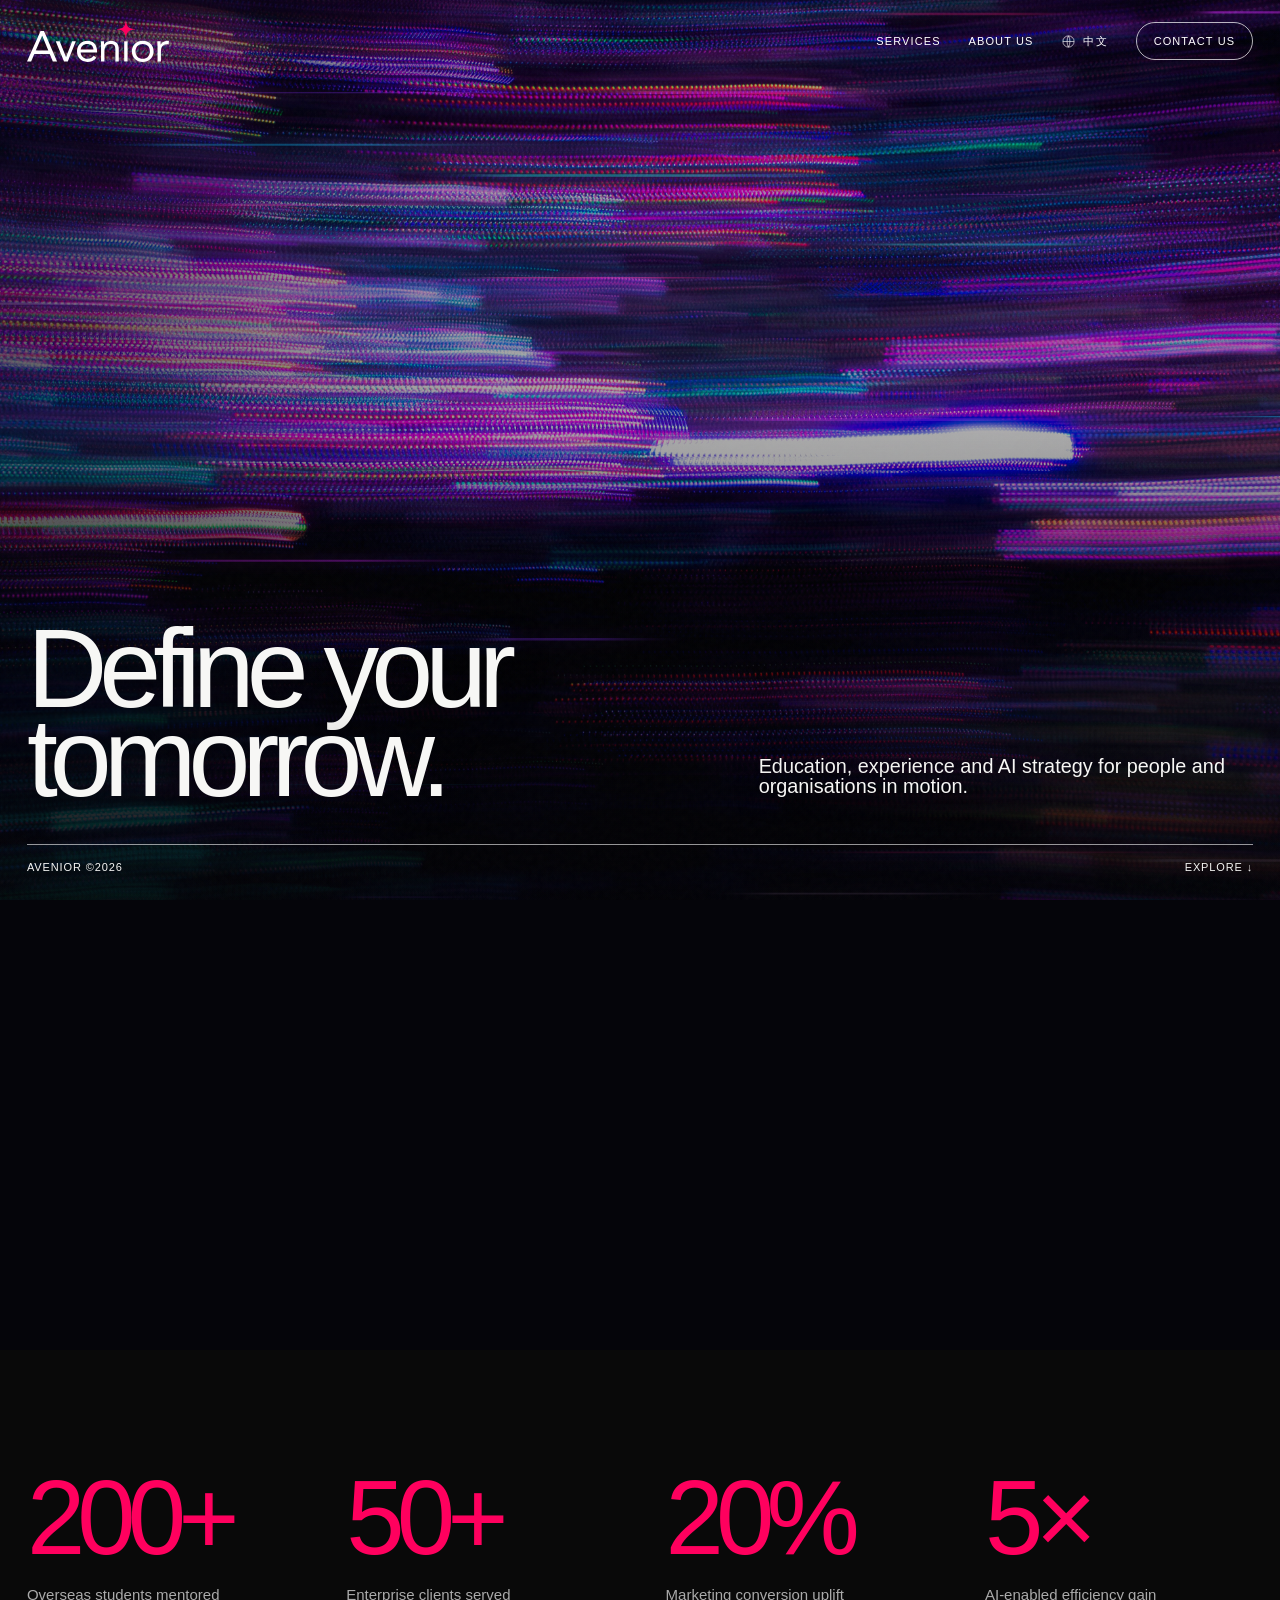
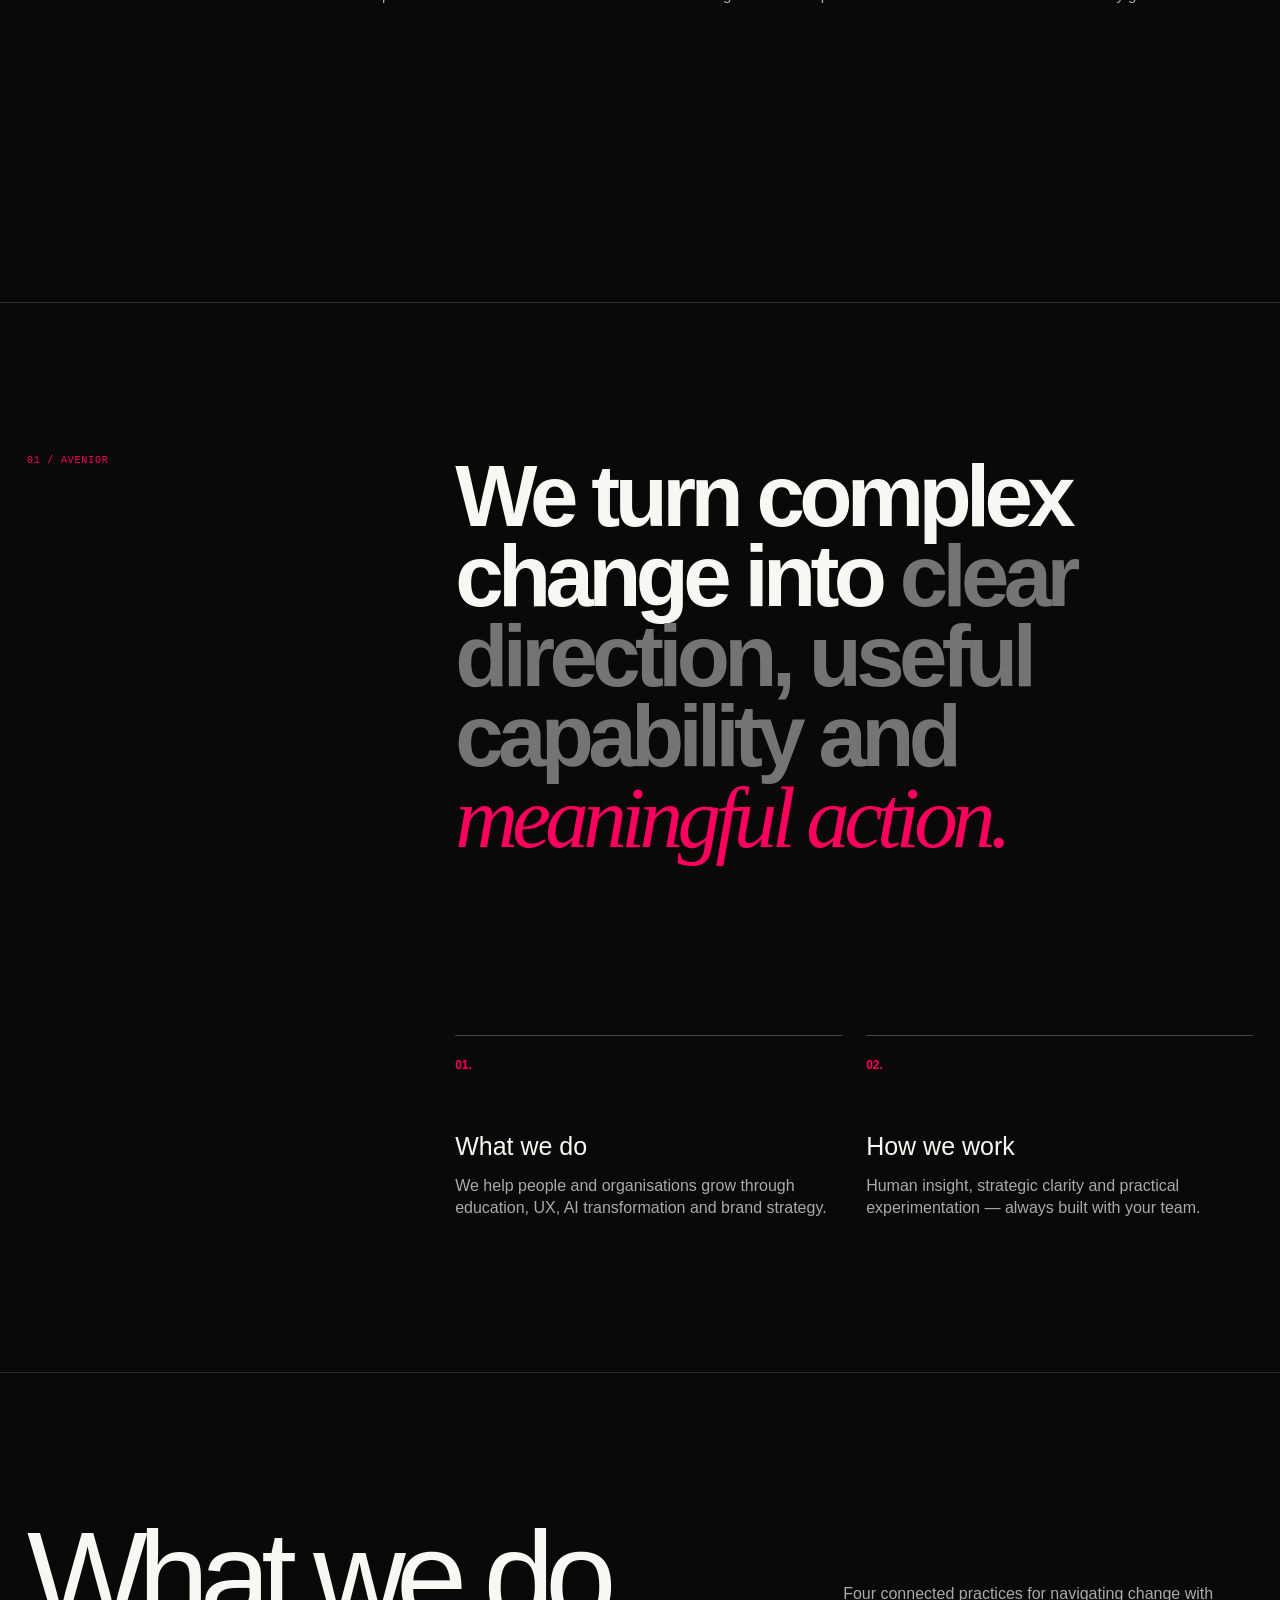
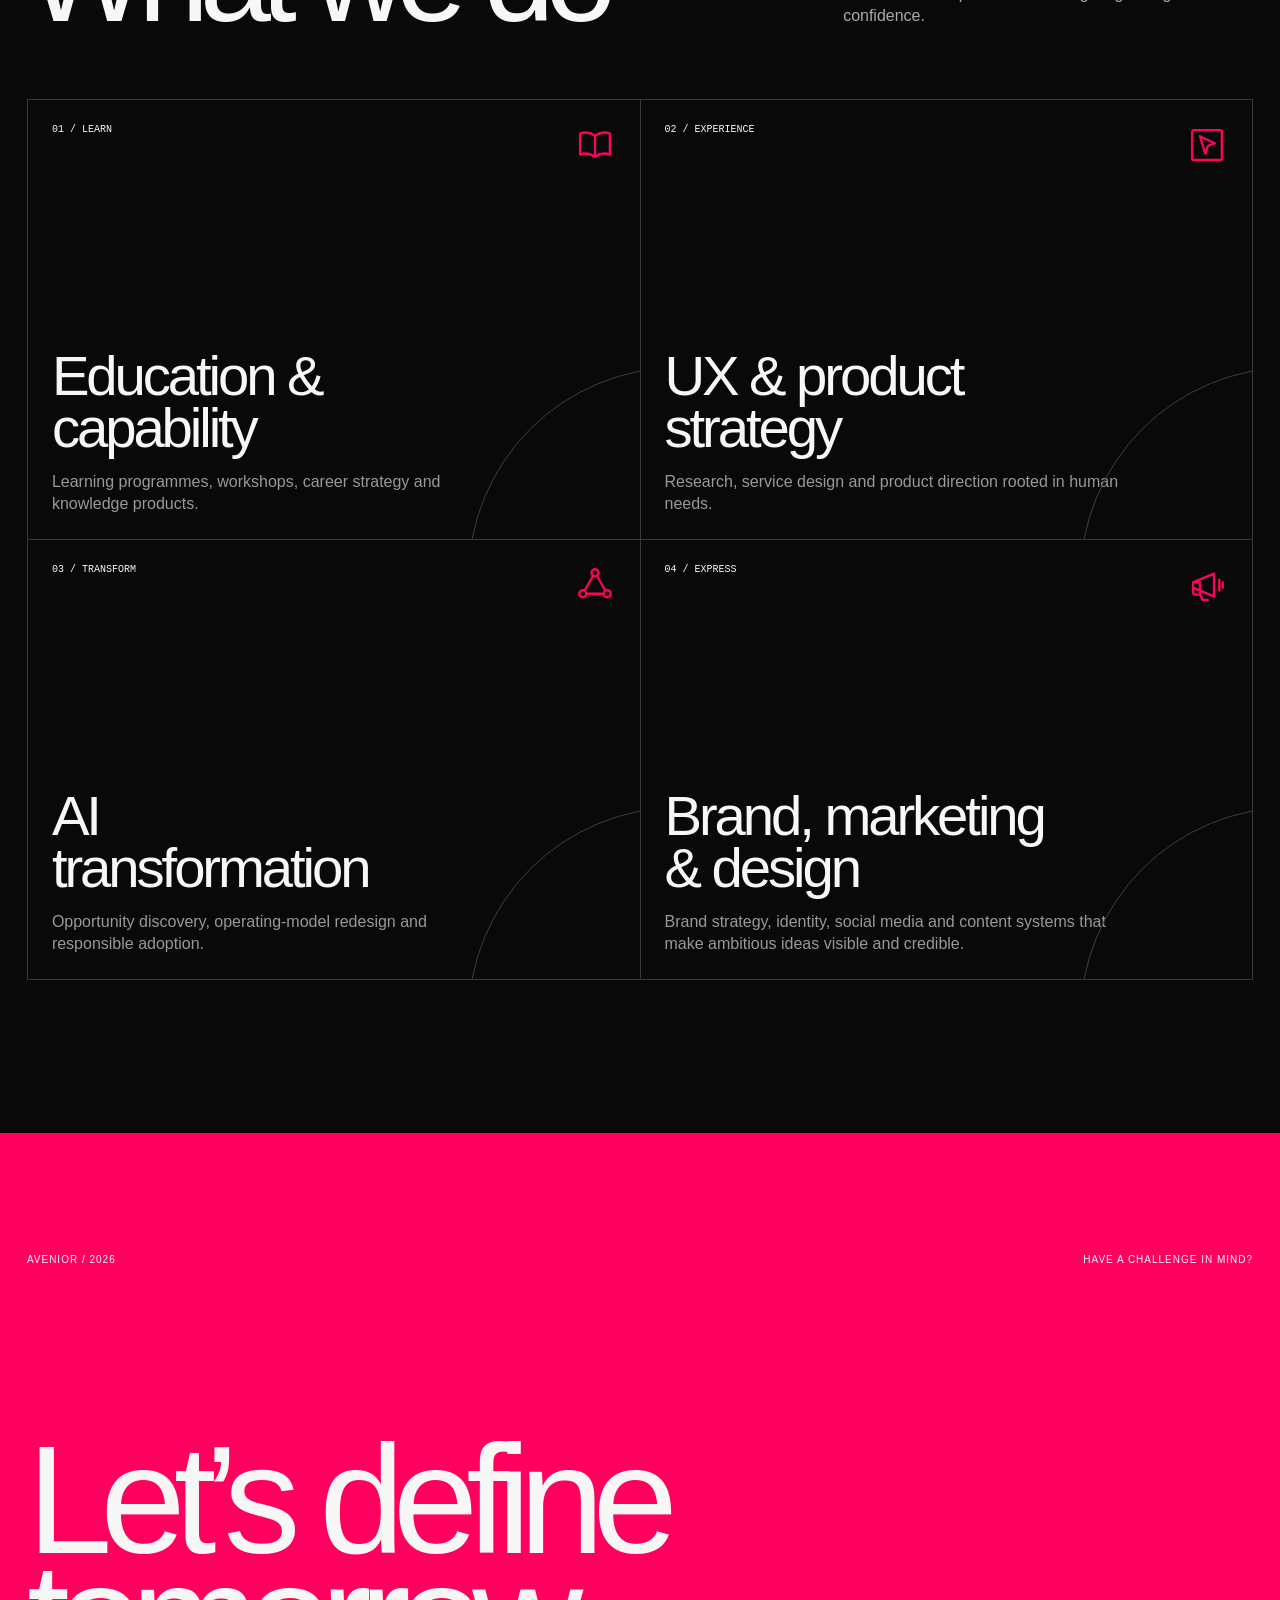
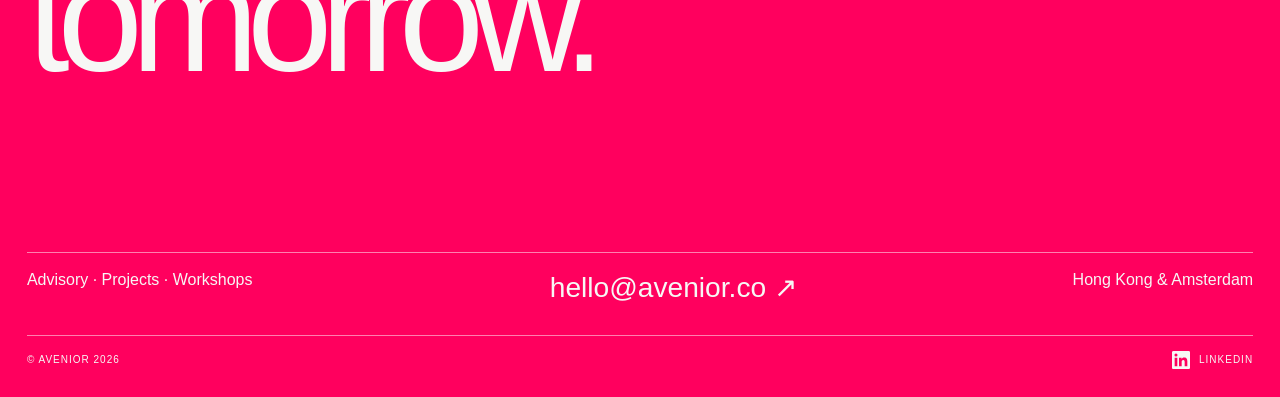
==== commit 59e8e77c: "Tighten impact metric spacing" ====
--- a/index.html
+++ b/index.html
@@ -13,7 +13,7 @@
   *{box-sizing:border-box}html{scroll-behavior:smooth;background:var(--ink)}body{margin:0;color:var(--white);background:var(--ink);font:300 16px/1.35 AveniorSans,Arial,"PingFang SC",sans-serif;overflow-x:hidden}a{color:inherit;text-decoration:none}button{font:inherit;color:inherit}::selection{background:var(--pink);color:white}
   .shell{width:min(100%,var(--max));margin:auto;padding-inline:var(--pad)}.nav{position:fixed;inset:0 0 auto;z-index:20;height:82px;display:flex;align-items:center;justify-content:space-between;padding:0 var(--pad);color:#fff;text-shadow:0 1px 18px rgba(0,0,0,.28)}.brand{width:142px;line-height:0}.brand img{display:block;width:100%;height:auto}.navlinks{display:flex;align-items:center;gap:28px;text-transform:uppercase;font-size:11px;letter-spacing:.1em}.navlinks button{border:0;background:none;padding:0;cursor:pointer;text-transform:uppercase;letter-spacing:.1em}.lang-switch{display:flex;align-items:center;gap:7px}.lang-switch svg{width:15px;height:15px;stroke:currentColor}.contact-button{border:1px solid rgba(255,255,255,.7);border-radius:999px;padding:11px 17px!important;transition:background .25s,color .25s}.contact-button:hover{background:#fff;color:#090909;text-shadow:none}.menu-dot{display:inline-block;width:7px;height:7px;background:var(--pink);margin-left:5px;transform:rotate(45deg)}
   .hero{position:relative;z-index:2;height:150svh;pointer-events:none;background:#05050a}.hero-sticky{position:sticky;top:0;height:100svh;display:flex;flex-direction:column;justify-content:flex-end;padding:0 var(--pad) 25px;overflow:hidden;isolation:isolate}.hero-art{position:absolute;inset:0;z-index:-2;overflow:hidden;background:#05050a}.hero-photo-move{position:absolute;inset:-5%;transform:translate3d(calc(var(--neon-x,0)*-16px),calc(var(--neon-y,0)*-11px),0);will-change:transform}.hero-photo{width:100%;height:100%;object-fit:cover;object-position:50% 48%;filter:saturate(1.16) contrast(1.08) brightness(.72);animation:neonDrift 18s ease-in-out infinite alternate;will-change:transform}.neon-streaks{position:absolute;inset:0;width:100%;height:100%;mix-blend-mode:screen;opacity:.82}.hero-wash{position:absolute;inset:0;background:radial-gradient(circle at 68% 36%,transparent 0 17%,rgba(7,4,18,.06) 44%,rgba(3,3,8,.42) 80%),linear-gradient(180deg,rgba(1,1,5,.06),rgba(2,2,8,.08) 48%,rgba(2,2,6,.78));pointer-events:none}.hero-grain{position:absolute;inset:0;opacity:.07;pointer-events:none;background-image:url("data:image/svg+xml,%3Csvg viewBox='0 0 180 180' xmlns='http://www.w3.org/2000/svg'%3E%3Cfilter id='n'%3E%3CfeTurbulence type='fractalNoise' baseFrequency='.9' numOctaves='2' stitchTiles='stitch'/%3E%3C/filter%3E%3Crect width='100%25' height='100%25' filter='url(%23n)' opacity='.35'/%3E%3C/svg%3E")}.hero-main,.hero-footer{position:relative;z-index:2}.hero-main{display:grid;grid-template-columns:minmax(0,1.12fr) minmax(290px,.88fr);align-items:end;gap:8vw;margin-bottom:42px}.hero-title{font-size:clamp(68px,8.7vw,142px);font-weight:300;letter-spacing:-.072em;line-height:.8;margin:0;max-width:950px;text-shadow:0 4px 40px rgba(0,0,0,.38)}.hero-sub{font-size:clamp(18px,1.55vw,27px);line-height:1.05;margin:0 0 5px;max-width:520px;text-shadow:0 3px 26px rgba(0,0,0,.58)}.hero-footer{border-top:1px solid rgba(255,255,255,.58);padding-top:15px;display:flex;align-items:center;justify-content:space-between;text-transform:uppercase;letter-spacing:.08em;font-size:11px}.hero-footer span:last-child{text-align:right}.scroll-line{display:none}@keyframes scan{50%{transform:translateX(300%)}}@keyframes neonDrift{0%{transform:scale(1.08) translate3d(-1.3%,-1%,0)}52%{transform:scale(1.14) translate3d(1.1%,1.5%,0)}100%{transform:scale(1.1) translate3d(-.7%,2%,0)}}
-  .impact{position:relative;z-index:3;display:grid;grid-template-columns:repeat(4,minmax(0,1fr));gap:clamp(28px,4vw,78px);padding:clamp(120px,10vw,180px) var(--pad) clamp(145px,12vw,220px);background:var(--ink)}.metric{min-width:0;min-height:270px;display:flex;flex-direction:column;justify-content:space-between}.metric-value{display:block;color:var(--pink);font-family:"Helvetica Neue",Helvetica,Arial,sans-serif;font-size:clamp(86px,8.2vw,148px);font-weight:300;font-synthesis:none;line-height:.76;letter-spacing:-.075em;font-variant-numeric:tabular-nums;white-space:nowrap}.metric-label{max-width:245px;color:#aaa;font-size:15px;line-height:1.25}
+  .impact{position:relative;z-index:3;display:grid;grid-template-columns:repeat(4,minmax(0,1fr));gap:clamp(28px,4vw,78px);padding:clamp(120px,10vw,180px) var(--pad) clamp(145px,12vw,220px);background:var(--ink)}.metric{min-width:0;min-height:270px;display:flex;flex-direction:column;justify-content:flex-start;gap:28px}.metric-value{display:block;color:var(--pink);font-family:"Helvetica Neue",Helvetica,Arial,sans-serif;font-size:clamp(86px,8.2vw,148px);font-weight:300;font-synthesis:none;line-height:.76;letter-spacing:-.075em;font-variant-numeric:tabular-nums;white-space:nowrap}.metric-label{max-width:245px;color:#aaa;font-size:15px;line-height:1.25}
   .content{position:relative;z-index:3;background:var(--ink)}.section{padding:clamp(100px,12vw,190px) var(--pad);border-top:1px solid #2e2e2e}.index{font:400 10px/1 Space Mono,monospace;letter-spacing:.08em;text-transform:uppercase;color:var(--pink)}
   .about-grid{display:grid;grid-template-columns:minmax(180px,.58fr) 1.42fr;gap:8vw}.statement{font-size:clamp(42px,6.8vw,112px);line-height:.92;letter-spacing:-.065em;margin:0;max-width:1280px}.statement .dim{color:#747474}.statement em{font-family:Georgia,serif;font-weight:400;color:var(--pink)}.about-notes{grid-column:2;display:grid;grid-template-columns:1fr 1fr;gap:24px;margin-top:75px}.note{border-top:1px solid #454545;padding-top:17px}.note b{font-size:12px;color:var(--pink)}.note h3{font-size:25px;font-weight:300;margin:55px 0 12px}.note p{color:#aaa;margin:0;max-width:480px}
   .services-head,.work-head{display:flex;justify-content:space-between;align-items:flex-end;margin-bottom:72px}.display{font-size:clamp(68px,10vw,164px);font-weight:300;line-height:.78;letter-spacing:-.075em;margin:0}.section-intro{max-width:410px;color:#aaa;margin:0}.services{display:grid;grid-template-columns:repeat(2,1fr);border-top:1px solid #3a3a3a;border-left:1px solid #3a3a3a}.service{min-height:440px;border-right:1px solid #3a3a3a;border-bottom:1px solid #3a3a3a;padding:24px;position:relative;display:flex;flex-direction:column;justify-content:space-between;overflow:hidden;transition:background .45s,color .45s}.service:before{content:"";position:absolute;width:420px;height:420px;border:1px solid #3f3f3f;border-radius:50%;right:-250px;bottom:-250px;transition:transform .8s cubic-bezier(.2,.8,.2,1)}.service:hover{background:var(--pink)}.service:hover:before{transform:scale(1.8);border-color:#ffffff70}.service-top{display:flex;align-items:flex-start;justify-content:space-between;position:relative;z-index:1}.service-icon{width:42px;height:42px;fill:none;stroke:var(--pink);stroke-width:1.35;stroke-linecap:round;stroke-linejoin:round;transition:stroke .35s,transform .45s}.service:hover .service-icon{stroke:#fff;transform:rotate(-5deg) scale(1.08)}.service small{font:10px Space Mono,monospace}.service h3{font-weight:300;font-size:clamp(36px,4.4vw,72px);line-height:.92;letter-spacing:-.055em;margin:0;max-width:650px}.service p{color:#999;max-width:460px;margin:18px 0 0}.service:hover p{color:#fff}
@@ -23,7 +23,7 @@
   .contact{position:relative;z-index:3;min-height:96svh;background:var(--pink);padding:120px var(--pad) 28px;display:flex;flex-direction:column;justify-content:space-between}.contact h2{font-weight:300;font-size:clamp(78px,12vw,190px);line-height:.77;letter-spacing:-.078em;margin:0}.contact-top{display:flex;justify-content:space-between;text-transform:uppercase;font-size:10px;letter-spacing:.1em}.contact-bottom{display:grid;grid-template-columns:1fr 1fr auto;border-top:1px solid #ffffff80;padding-top:16px;gap:30px}.contact-bottom a{font-size:clamp(20px,2.2vw,34px)}.social-link{display:inline-flex;align-items:center;gap:10px}.social-link svg{width:24px;height:24px;fill:currentColor}.footer-meta{display:flex;align-items:center;justify-content:space-between;border-top:1px solid #ffffff80;margin-top:28px;padding-top:15px;font-size:10px;letter-spacing:.1em;text-transform:uppercase}.footer-meta .linkedin{display:inline-flex;align-items:center;gap:9px}.footer-meta svg{width:18px;height:18px;fill:currentColor}
   .reveal{opacity:0;transform:translateY(36px);transition:opacity .8s,transform .8s}.reveal.is-in{opacity:1;transform:none}
   @media(max-width:900px){.navlinks a{display:none}.hero-main{grid-template-columns:1fr;gap:26px;margin-bottom:30px}.hero-title{font-size:15.5vw}.hero-sub{font-size:18px;max-width:410px}.impact{grid-template-columns:repeat(2,minmax(0,1fr));row-gap:90px;padding-top:120px;padding-bottom:150px}.metric{min-height:235px}.metric-value{font-size:clamp(92px,17vw,142px)}.about-grid,.audience{grid-template-columns:1fr}.about-notes{grid-column:1}.services{grid-template-columns:1fr}.service{min-height:350px}.principle{grid-template-columns:45px 1fr 20px}.principle p{grid-column:2}.work-grid{grid-template-columns:1fr}.case{min-height:350px}.services-head,.work-head{display:block}.section-intro{margin-top:36px}.audience{gap:60px}}
-  @media(max-width:560px){.nav{height:64px}.brand{width:112px}.navlinks{gap:14px}.hero-title{font-size:18vw}.hero-sub{font-size:16px}.hero-footer{font-size:10px}.impact{gap:70px 24px;padding:105px 18px 130px}.metric{min-height:190px}.metric-value{font-size:19vw}.metric-label{font-size:13px}.about-notes{grid-template-columns:1fr}.principle{grid-template-columns:38px 1fr 16px}.audience-row{grid-template-columns:1fr}.contact-bottom{grid-template-columns:1fr;gap:18px}.contact-bottom span:last-child{display:block}.section{padding-top:110px;padding-bottom:90px}}
+  @media(max-width:560px){.nav{height:64px}.brand{width:112px}.navlinks{gap:14px}.hero-title{font-size:18vw}.hero-sub{font-size:16px}.hero-footer{font-size:10px}.impact{gap:70px 24px;padding:105px 18px 130px}.metric{min-height:190px;gap:20px}.metric-value{font-size:19vw}.metric-label{font-size:13px}.about-notes{grid-template-columns:1fr}.principle{grid-template-columns:38px 1fr 16px}.audience-row{grid-template-columns:1fr}.contact-bottom{grid-template-columns:1fr;gap:18px}.contact-bottom span:last-child{display:block}.section{padding-top:110px;padding-bottom:90px}}
   @media(prefers-reduced-motion:reduce){html{scroll-behavior:auto}.reveal{opacity:1;transform:none}.scroll-line:after{animation:none}.hero-photo,.hero-grain{animation:none}.neon-streaks{display:none}.hero-photo-move{transform:none}}
   </style>
 </head>
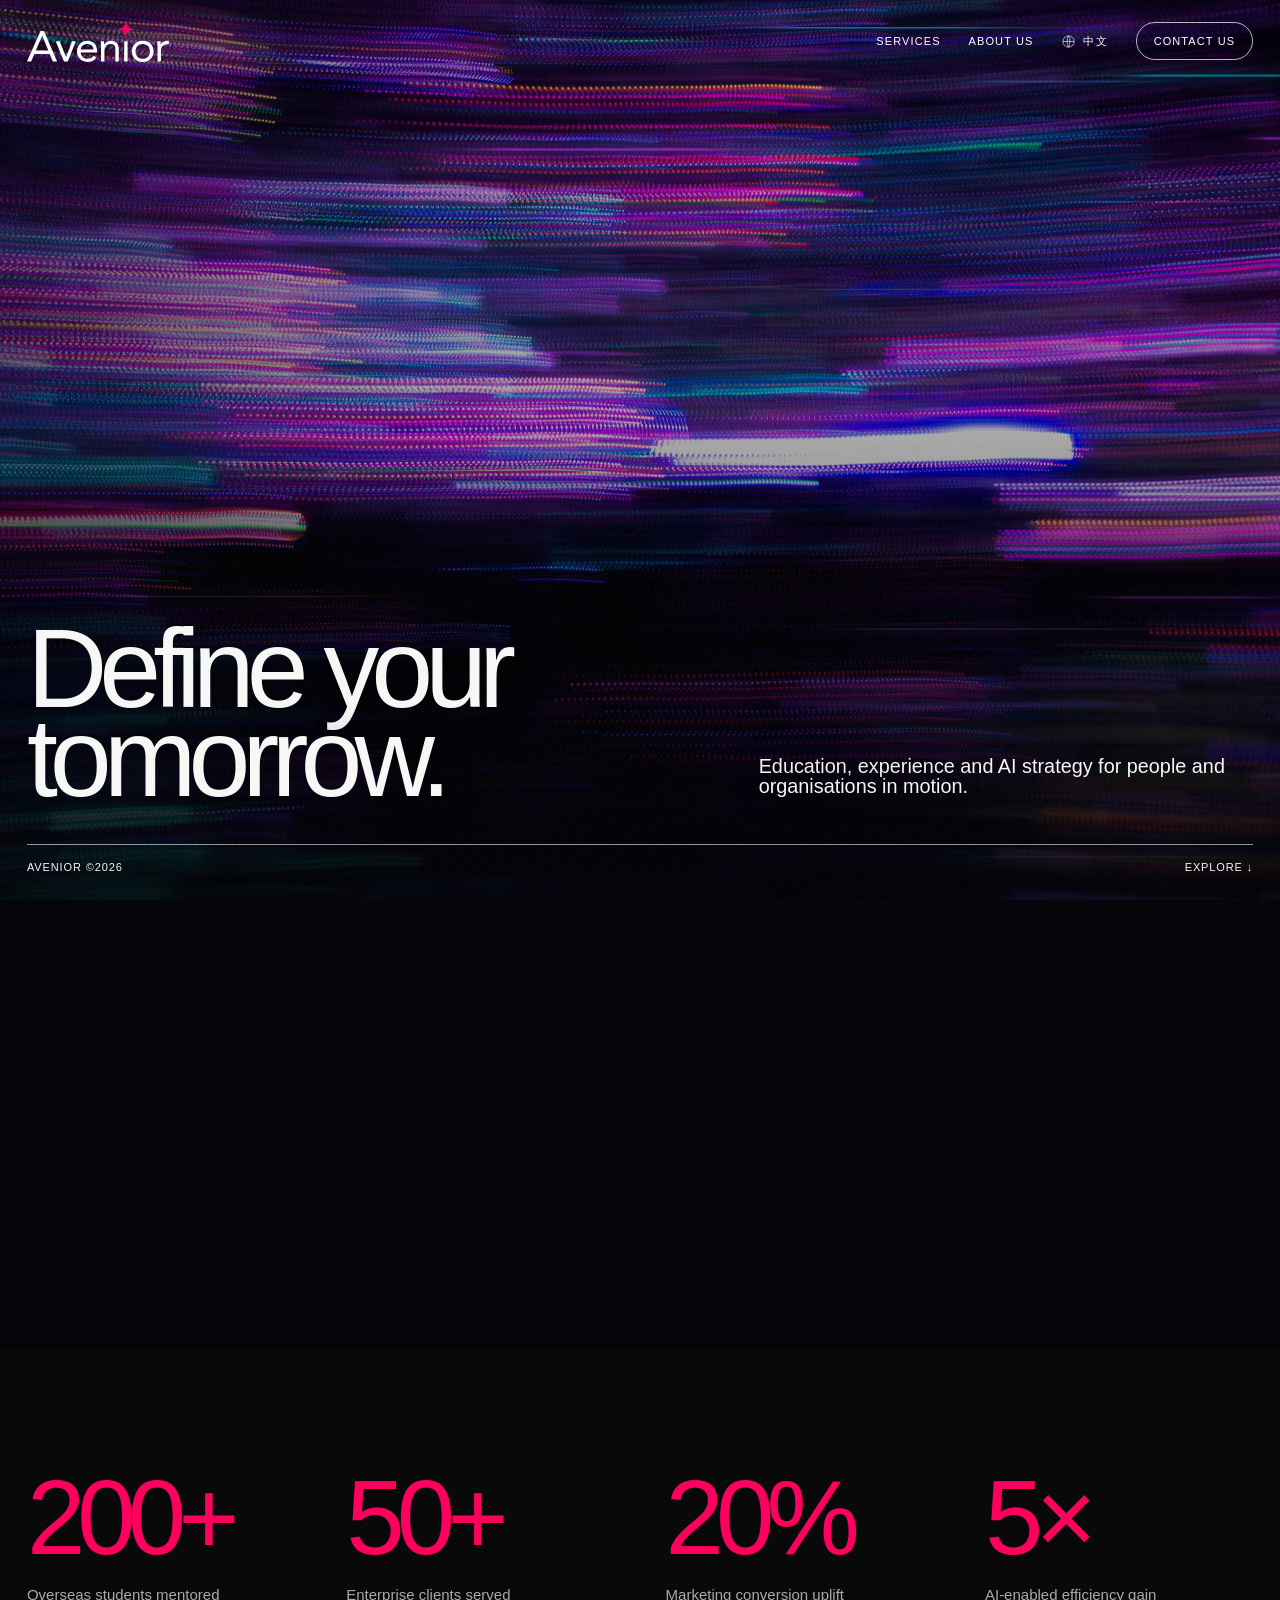
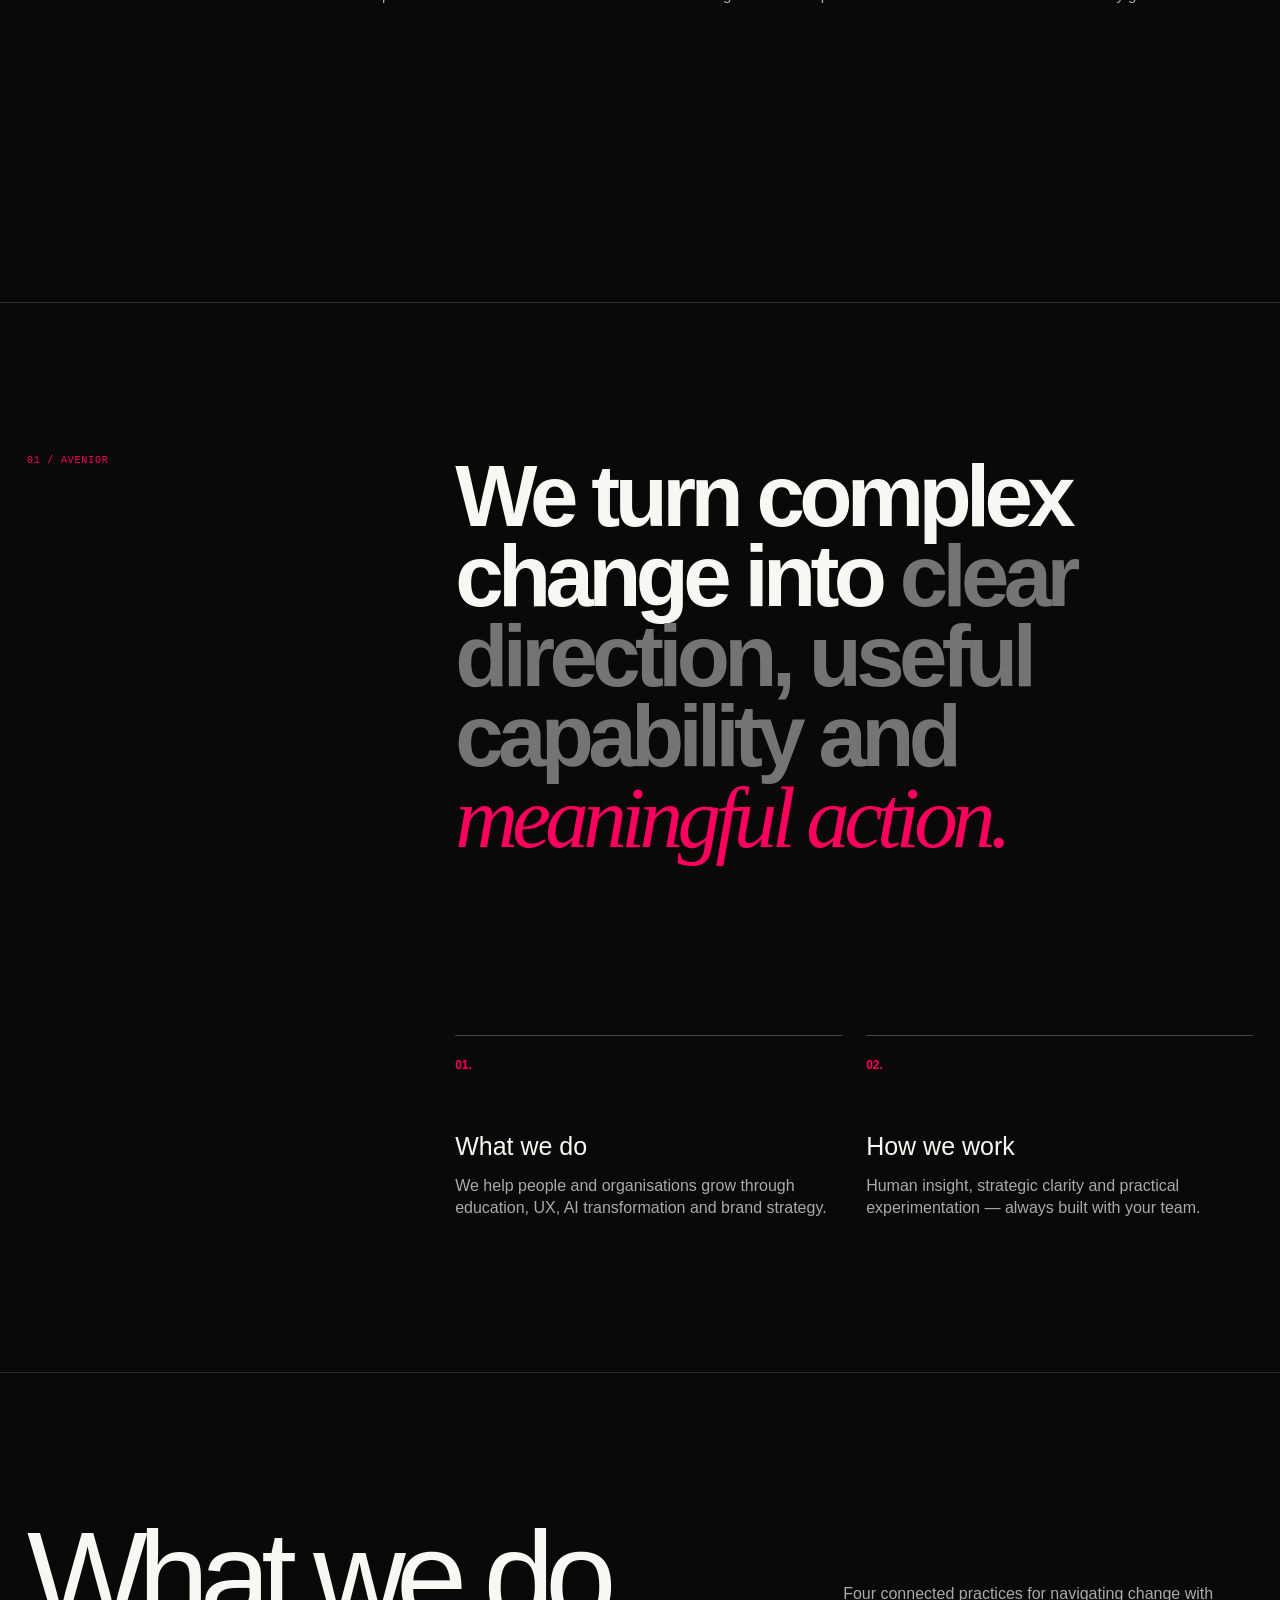
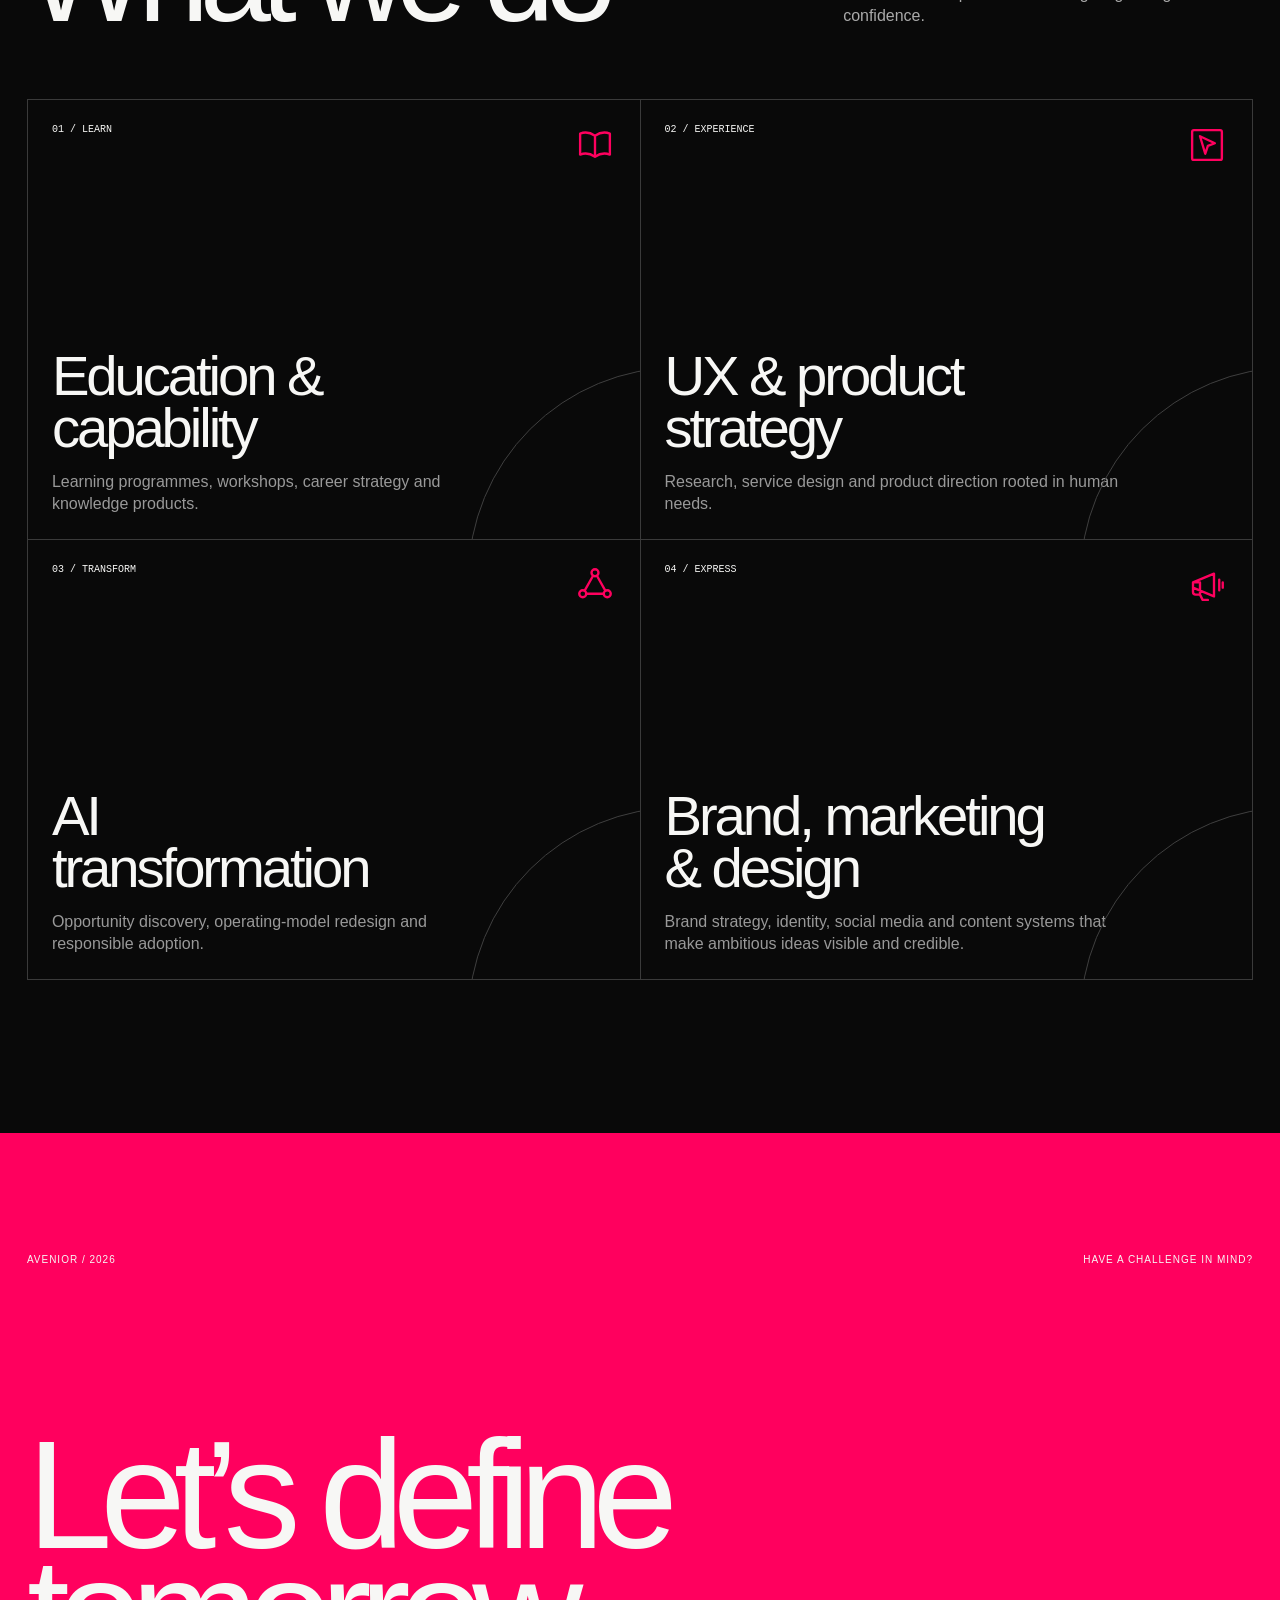
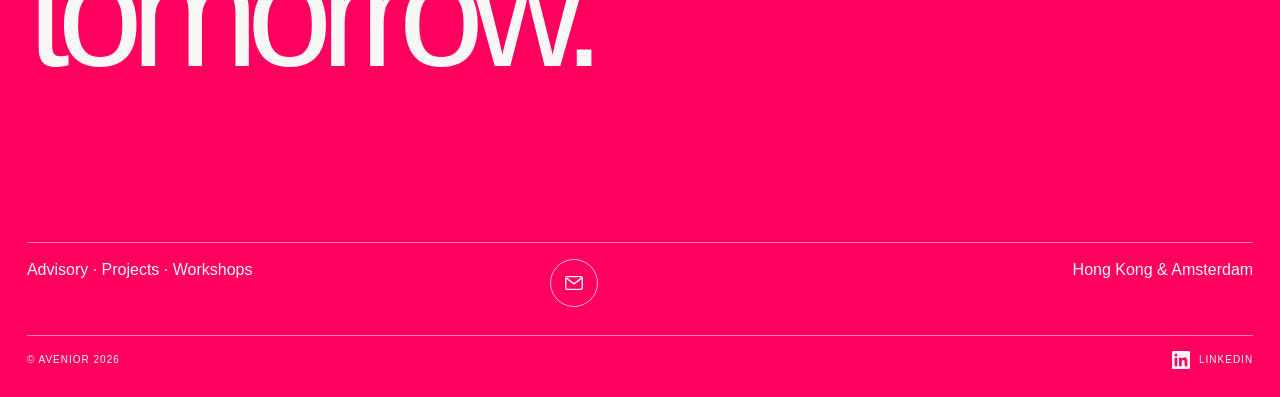
==== commit 4fba93ee: "Update footer email interaction" ====
--- a/index.html
+++ b/index.html
@@ -20,7 +20,7 @@
   .principles{background:var(--paper);color:var(--ink)}.principle-list{margin-top:80px}.principle{display:grid;grid-template-columns:65px 1fr .9fr 20px;gap:22px;padding:25px 0;border-top:1px solid #bbb;align-items:start}.principle:last-child{border-bottom:1px solid #bbb}.principle h3{font-size:clamp(27px,3vw,49px);line-height:1;font-weight:300;margin:0}.principle p{color:#666;max-width:440px;margin:4px 0 0}.star{color:var(--pink);font-size:22px}
   .work{background:#171717}.work-grid{display:grid;grid-template-columns:repeat(3,1fr);gap:1px;background:#3b3b3b;border:1px solid #3b3b3b}.case{background:#171717;min-height:470px;padding:24px;display:flex;flex-direction:column;justify-content:space-between;transition:background .35s}.case:hover{background:#222}.case .case-mark{width:58px;height:58px;border:1px solid #555;border-radius:50%;display:grid;place-items:center;color:var(--pink);font-size:20px}.case h3{font-size:clamp(30px,3vw,48px);font-weight:300;line-height:.98;letter-spacing:-.04em;margin:0 0 14px}.case p{color:#999;margin:0}.case small{text-transform:uppercase;letter-spacing:.1em;color:#777}
   .audience{display:grid;grid-template-columns:.7fr 1.3fr;gap:8vw}.audience-list{border-top:1px solid #3f3f3f}.audience-row{display:grid;grid-template-columns:1fr 1.3fr;gap:26px;padding:27px 0;border-bottom:1px solid #3f3f3f}.audience-row h3{font-size:25px;font-weight:300;margin:0}.audience-row p{color:#999;margin:0}
-  .contact{position:relative;z-index:3;min-height:96svh;background:var(--pink);padding:120px var(--pad) 28px;display:flex;flex-direction:column;justify-content:space-between}.contact h2{font-weight:300;font-size:clamp(78px,12vw,190px);line-height:.77;letter-spacing:-.078em;margin:0}.contact-top{display:flex;justify-content:space-between;text-transform:uppercase;font-size:10px;letter-spacing:.1em}.contact-bottom{display:grid;grid-template-columns:1fr 1fr auto;border-top:1px solid #ffffff80;padding-top:16px;gap:30px}.contact-bottom a{font-size:clamp(20px,2.2vw,34px)}.social-link{display:inline-flex;align-items:center;gap:10px}.social-link svg{width:24px;height:24px;fill:currentColor}.footer-meta{display:flex;align-items:center;justify-content:space-between;border-top:1px solid #ffffff80;margin-top:28px;padding-top:15px;font-size:10px;letter-spacing:.1em;text-transform:uppercase}.footer-meta .linkedin{display:inline-flex;align-items:center;gap:9px}.footer-meta svg{width:18px;height:18px;fill:currentColor}
+  .contact{position:relative;z-index:3;min-height:96svh;background:var(--pink);padding:120px var(--pad) 28px;display:flex;flex-direction:column;justify-content:space-between}.contact h2{font-weight:300;font-size:clamp(78px,12vw,190px);line-height:.77;letter-spacing:-.078em;margin:0}.contact-top{display:flex;justify-content:space-between;text-transform:uppercase;font-size:10px;letter-spacing:.1em}.contact-bottom{display:grid;grid-template-columns:1fr 1fr auto;border-top:1px solid #ffffff80;padding-top:16px;gap:30px}.email-reveal{display:flex;align-items:center;min-width:0}.email-toggle{width:48px;height:48px;flex:0 0 48px;border:1px solid #ffffffb8;border-radius:50%;padding:0;background:transparent;display:grid;place-items:center;cursor:pointer;transition:background .25s,color .25s,transform .25s}.email-toggle:hover,.email-toggle[aria-expanded="true"]{background:#fff;color:var(--pink)}.email-toggle:active{transform:scale(.94)}.email-toggle svg{width:22px;height:22px;fill:none;stroke:currentColor;stroke-width:1.5;stroke-linecap:round;stroke-linejoin:round}.email-address{max-width:0;opacity:0;overflow:hidden;white-space:nowrap;font-size:clamp(17px,1.65vw,27px);transform:translateX(-8px);transition:max-width .5s cubic-bezier(.2,.8,.2,1),opacity .3s,transform .4s,margin .4s}.email-reveal.is-open .email-address{max-width:360px;opacity:1;transform:none;margin-left:14px}.social-link{display:inline-flex;align-items:center;gap:10px}.social-link svg{width:24px;height:24px;fill:currentColor}.footer-meta{display:flex;align-items:center;justify-content:space-between;border-top:1px solid #ffffff80;margin-top:28px;padding-top:15px;font-size:10px;letter-spacing:.1em;text-transform:uppercase}.footer-meta .linkedin{display:inline-flex;align-items:center;gap:9px}.footer-meta svg{width:18px;height:18px;fill:currentColor}
   .reveal{opacity:0;transform:translateY(36px);transition:opacity .8s,transform .8s}.reveal.is-in{opacity:1;transform:none}
   @media(max-width:900px){.navlinks a{display:none}.hero-main{grid-template-columns:1fr;gap:26px;margin-bottom:30px}.hero-title{font-size:15.5vw}.hero-sub{font-size:18px;max-width:410px}.impact{grid-template-columns:repeat(2,minmax(0,1fr));row-gap:90px;padding-top:120px;padding-bottom:150px}.metric{min-height:235px}.metric-value{font-size:clamp(92px,17vw,142px)}.about-grid,.audience{grid-template-columns:1fr}.about-notes{grid-column:1}.services{grid-template-columns:1fr}.service{min-height:350px}.principle{grid-template-columns:45px 1fr 20px}.principle p{grid-column:2}.work-grid{grid-template-columns:1fr}.case{min-height:350px}.services-head,.work-head{display:block}.section-intro{margin-top:36px}.audience{gap:60px}}
   @media(max-width:560px){.nav{height:64px}.brand{width:112px}.navlinks{gap:14px}.hero-title{font-size:18vw}.hero-sub{font-size:16px}.hero-footer{font-size:10px}.impact{gap:70px 24px;padding:105px 18px 130px}.metric{min-height:190px;gap:20px}.metric-value{font-size:19vw}.metric-label{font-size:13px}.about-notes{grid-template-columns:1fr}.principle{grid-template-columns:38px 1fr 16px}.audience-row{grid-template-columns:1fr}.contact-bottom{grid-template-columns:1fr;gap:18px}.contact-bottom span:last-child{display:block}.section{padding-top:110px;padding-bottom:90px}}
@@ -36,11 +36,12 @@
       <section class="section" id="about"><div class="about-grid"><span class="index">01 / Avenior</span><div><h2 class="statement reveal" data-i18n="aboutStatement">We turn complex change into <span class="dim">clear direction, useful capability and</span> <em>meaningful action.</em></h2></div><div class="about-notes reveal"><article class="note"><b>01.</b><h3 data-i18n="whatTitle">What we do</h3><p data-i18n="whatBody">We help people and organisations grow through education, UX, AI transformation and brand strategy.</p></article><article class="note"><b>02.</b><h3 data-i18n="howTitle">How we work</h3><p data-i18n="howBody">Human insight, strategic clarity and practical experimentation — always built with your team.</p></article></div></div></section>
       <section class="section" id="services"><div class="services-head reveal"><h2 class="display" data-i18n="servicesTitle">What we do</h2><p class="section-intro" data-i18n="servicesIntro">Four connected practices for navigating change with confidence.</p></div><div class="services reveal"><article class="service"><div class="service-top"><small>01 / LEARN</small><svg class="service-icon" viewBox="0 0 24 24" aria-hidden="true"><path d="M3.5 5.5c3-1.2 5.7-.7 8.5 1.2v12c-2.8-1.9-5.5-2.4-8.5-1.2zM20.5 5.5c-3-1.2-5.7-.7-8.5 1.2v12c2.8-1.9 5.5-2.4 8.5-1.2z"/></svg></div><div><h3 data-i18n="s1">Education &<br>capability</h3><p data-i18n="s1b">Learning programmes, workshops, career strategy and knowledge products.</p></div></article><article class="service"><div class="service-top"><small>02 / EXPERIENCE</small><svg class="service-icon" viewBox="0 0 24 24" aria-hidden="true"><rect x="3.5" y="3.5" width="17" height="17" rx="1"/><path d="m8 7 8.5 4-4 1.5L11 17z"/></svg></div><div><h3 data-i18n="s2">UX & product<br>strategy</h3><p data-i18n="s2b">Research, service design and product direction rooted in human needs.</p></div></article><article class="service"><div class="service-top"><small>03 / TRANSFORM</small><svg class="service-icon" viewBox="0 0 24 24" aria-hidden="true"><circle cx="12" cy="5" r="2"/><circle cx="5" cy="17" r="2"/><circle cx="19" cy="17" r="2"/><path d="m10.9 6.7-4.8 8.5M13.1 6.7l4.8 8.5M7 17h10"/></svg></div><div><h3 data-i18n="s3">AI<br>transformation</h3><p data-i18n="s3b">Opportunity discovery, operating-model redesign and responsible adoption.</p></div></article><article class="service"><div class="service-top"><small>04 / EXPRESS</small><svg class="service-icon" viewBox="0 0 24 24" aria-hidden="true"><path d="M4 13.5v-3l12-5v13zM4 10.5h4v7H5.5A1.5 1.5 0 0 1 4 16zM8 17.5l1.5 3h3"/><path d="M19 9v6M21 10.5v3"/></svg></div><div><h3 data-i18n="s4">Brand, marketing<br>& design</h3><p data-i18n="s4b">Brand strategy, identity, social media and content systems that make ambitious ideas visible and credible.</p></div></article></div></section>
     </div>
-    <section class="contact" id="contact"><div class="contact-top"><span>Avenior / 2026</span><span data-i18n="contactTop">Have a challenge in mind?</span></div><h2 data-i18n="contactTitle">Let’s define<br>tomorrow.</h2><div><div class="contact-bottom"><span data-i18n="contactTypes">Advisory · Projects · Workshops</span><a href="mailto:hello@avenior.co">hello@avenior.co ↗</a><span>Hong Kong &amp; Amsterdam</span></div><footer class="footer-meta"><span>© Avenior 2026</span><a class="linkedin" href="https://www.linkedin.com/company/146317996/" target="_blank" rel="noopener noreferrer" aria-label="Avenior on LinkedIn"><svg viewBox="0 0 24 24" aria-hidden="true"><path d="M20.45 20.45h-3.56v-5.57c0-1.33-.03-3.04-1.85-3.04-1.85 0-2.14 1.45-2.14 2.94v5.67H9.34V8.98h3.42v1.57h.05c.48-.9 1.64-1.85 3.37-1.85 3.61 0 4.27 2.37 4.27 5.46v6.29ZM5.32 7.41a2.06 2.06 0 1 1 0-4.12 2.06 2.06 0 0 1 0 4.12Zm1.78 13.04H3.54V8.98H7.1v11.47ZM22.23 0H1.77C.79 0 0 .77 0 1.72v20.56C0 23.23.79 24 1.77 24h20.46c.98 0 1.77-.77 1.77-1.72V1.72C24 .77 23.21 0 22.23 0Z"/></svg><span>LinkedIn</span></a></footer></div></section>
+    <section class="contact" id="contact"><div class="contact-top"><span>Avenior / 2026</span><span data-i18n="contactTop">Have a challenge in mind?</span></div><h2 data-i18n="contactTitle">Let’s define<br>tomorrow.</h2><div><div class="contact-bottom"><span data-i18n="contactTypes">Advisory · Projects · Workshops</span><div class="email-reveal" id="email-reveal"><button class="email-toggle" type="button" aria-expanded="false" aria-controls="email-address" aria-label="Show email address"><svg viewBox="0 0 24 24" aria-hidden="true"><rect x="3" y="5" width="18" height="14" rx="1.5"/><path d="m4 7 8 6 8-6"/></svg></button><a class="email-address" id="email-address" href="mailto:hello.avenior@gmail.com">hello.avenior@gmail.com</a></div><span>Hong Kong &amp; Amsterdam</span></div><footer class="footer-meta"><span>© Avenior 2026</span><a class="linkedin" href="https://www.linkedin.com/company/146317996/" target="_blank" rel="noopener noreferrer" aria-label="Avenior on LinkedIn"><svg viewBox="0 0 24 24" aria-hidden="true"><path d="M20.45 20.45h-3.56v-5.57c0-1.33-.03-3.04-1.85-3.04-1.85 0-2.14 1.45-2.14 2.94v5.67H9.34V8.98h3.42v1.57h.05c.48-.9 1.64-1.85 3.37-1.85 3.61 0 4.27 2.37 4.27 5.46v6.29ZM5.32 7.41a2.06 2.06 0 1 1 0-4.12 2.06 2.06 0 0 1 0 4.12Zm1.78 13.04H3.54V8.98H7.1v11.47ZM22.23 0H1.77C.79 0 0 .77 0 1.72v20.56C0 23.23.79 24 1.77 24h20.46c.98 0 1.77-.77 1.77-1.72V1.72C24 .77 23.21 0 22.23 0Z"/></svg><span>LinkedIn</span></a></footer></div></section>
   </main>
   <script>
   const ZH={navAbout:'关于',navServices:'服务',navAboutUs:'关于我们',navContact:'联系我们',hero:'定义你的<br>明天。',heroSub:'为处于变化中的个人与组织，提供教育、体验与 AI 战略。',explore:'探索 ↓',metricStudents:'辅导海外学生',metricClients:'服务企业客户',metricConversion:'营销转化率提升',metricEfficiency:'AI 转型效率提升',aboutStatement:'把复杂变化转化为<span class="dim">清晰方向、实用能力与</span> <em>有意义的行动。</em>',whatTitle:'我们做什么',whatBody:'通过教育、UX、AI 转型与品牌战略，帮助个人和组织持续成长。',howTitle:'我们如何合作',howBody:'结合人的洞察、战略清晰度与实践性实验，并始终与你的团队共创。',servicesTitle:'我们的服务',servicesIntro:'四个相互连接的专业领域，帮助你自信面对变化。',s1:'教育与<br>能力建设',s1b:'学习项目、工作坊、职业策略与知识产品。',s2:'UX 与产品<br>战略',s2b:'以人的需求为起点，开展研究、服务设计与产品方向定义。',s3:'AI<br>转型',s3b:'识别高价值机会，重构工作方式，并推动负责任的 AI 应用。',s4:'品牌、营销<br>与设计',s4b:'整合品牌战略、视觉识别、社交媒体与内容体系，让有野心的想法被看见、被理解与被信任。',approach:'清晰不是终点。<br><span class="dim">它是行动开始的地方。</span>',p1:'诊断真正的问题',p1b:'找到真正影响结果的力量、激励与人的需求。',p2:'定义共同方向',p2b:'建立一个每个人都能理解、挑战并采取行动的观点。',p3:'在创造中学习',p3b:'通过原型、实验与对话，把假设转化为证据。',p4:'建立持续能力',p4b:'让团队拥有继续前进所需的信心与系统。',workTitle:'合作方式',workIntro:'围绕你真正需要推动的改变，设计聚焦而灵活的合作形式。',format1:'长期顾问',w1:'为关键决策提供持续的战略伙伴支持。',w1b:'陪伴领导者面对产品、AI、职业或品牌转型。',format2:'专项项目',w2:'从模糊问题到可执行的系统。',w2b:'以研究、战略与设计推动一项聚焦的转型项目。',format3:'工作坊',w3:'共同对齐、学习并行动。',w3b:'通过互动式项目建立共同语言、决策与能力。',forTitle:'为你的<br>下一步。',a1:'个人与领导者',a1b:'职业转型、领导力与个人品牌。',a2:'产品与设计团队',a2b:'UX 能力、产品方向与 AI 驱动的体验。',a3:'组织与企业',a3b:'AI 转型、创新项目与品牌升级。',contactTop:'心中已有一个挑战？',contactTitle:'一起定义<br>明天。',contactTypes:'顾问咨询 · 项目合作 · 工作坊'};
   const EN={};document.querySelectorAll('[data-i18n]').forEach(el=>EN[el.dataset.i18n]=el.innerHTML);const langBtn=document.querySelector('#lang'),langLabel=langBtn.querySelector('span');function setLanguage(lang){const dict=lang==='zh'?ZH:EN;document.querySelectorAll('[data-i18n]').forEach(el=>el.innerHTML=dict[el.dataset.i18n]);document.documentElement.lang=lang==='zh'?'zh-CN':'en';langLabel.textContent=lang==='zh'?'EN':'中文';localStorage.setItem('avenior-lang',lang)}langBtn.addEventListener('click',()=>setLanguage(document.documentElement.lang.startsWith('zh')?'en':'zh'));setLanguage(localStorage.getItem('avenior-lang')||'en');
+  const emailReveal=document.querySelector('#email-reveal'),emailToggle=emailReveal.querySelector('.email-toggle');emailToggle.addEventListener('click',()=>{const open=emailReveal.classList.toggle('is-open');emailToggle.setAttribute('aria-expanded',String(open));emailToggle.setAttribute('aria-label',open?'Hide email address':'Show email address')});
   const neonHero=document.querySelector('.hero-sticky'),neonCanvas=document.querySelector('#neon-streaks'),neonCtx=neonCanvas.getContext('2d',{alpha:true});
   const neonColors=['#ff176b','#d322ff','#812dff','#00b8ff','#00e5e8','#f0baff'];
   const neonLines=Array.from({length:26},(_,i)=>({x:Math.random()*1.3-.2,y:Math.random(),length:.12+Math.random()*.3,speed:.026+Math.random()*.065,width:.7+Math.random()*2,amp:5+Math.random()*21,phase:Math.random()*6.28,color:neonColors[i%neonColors.length],alpha:.18+Math.random()*.44}));
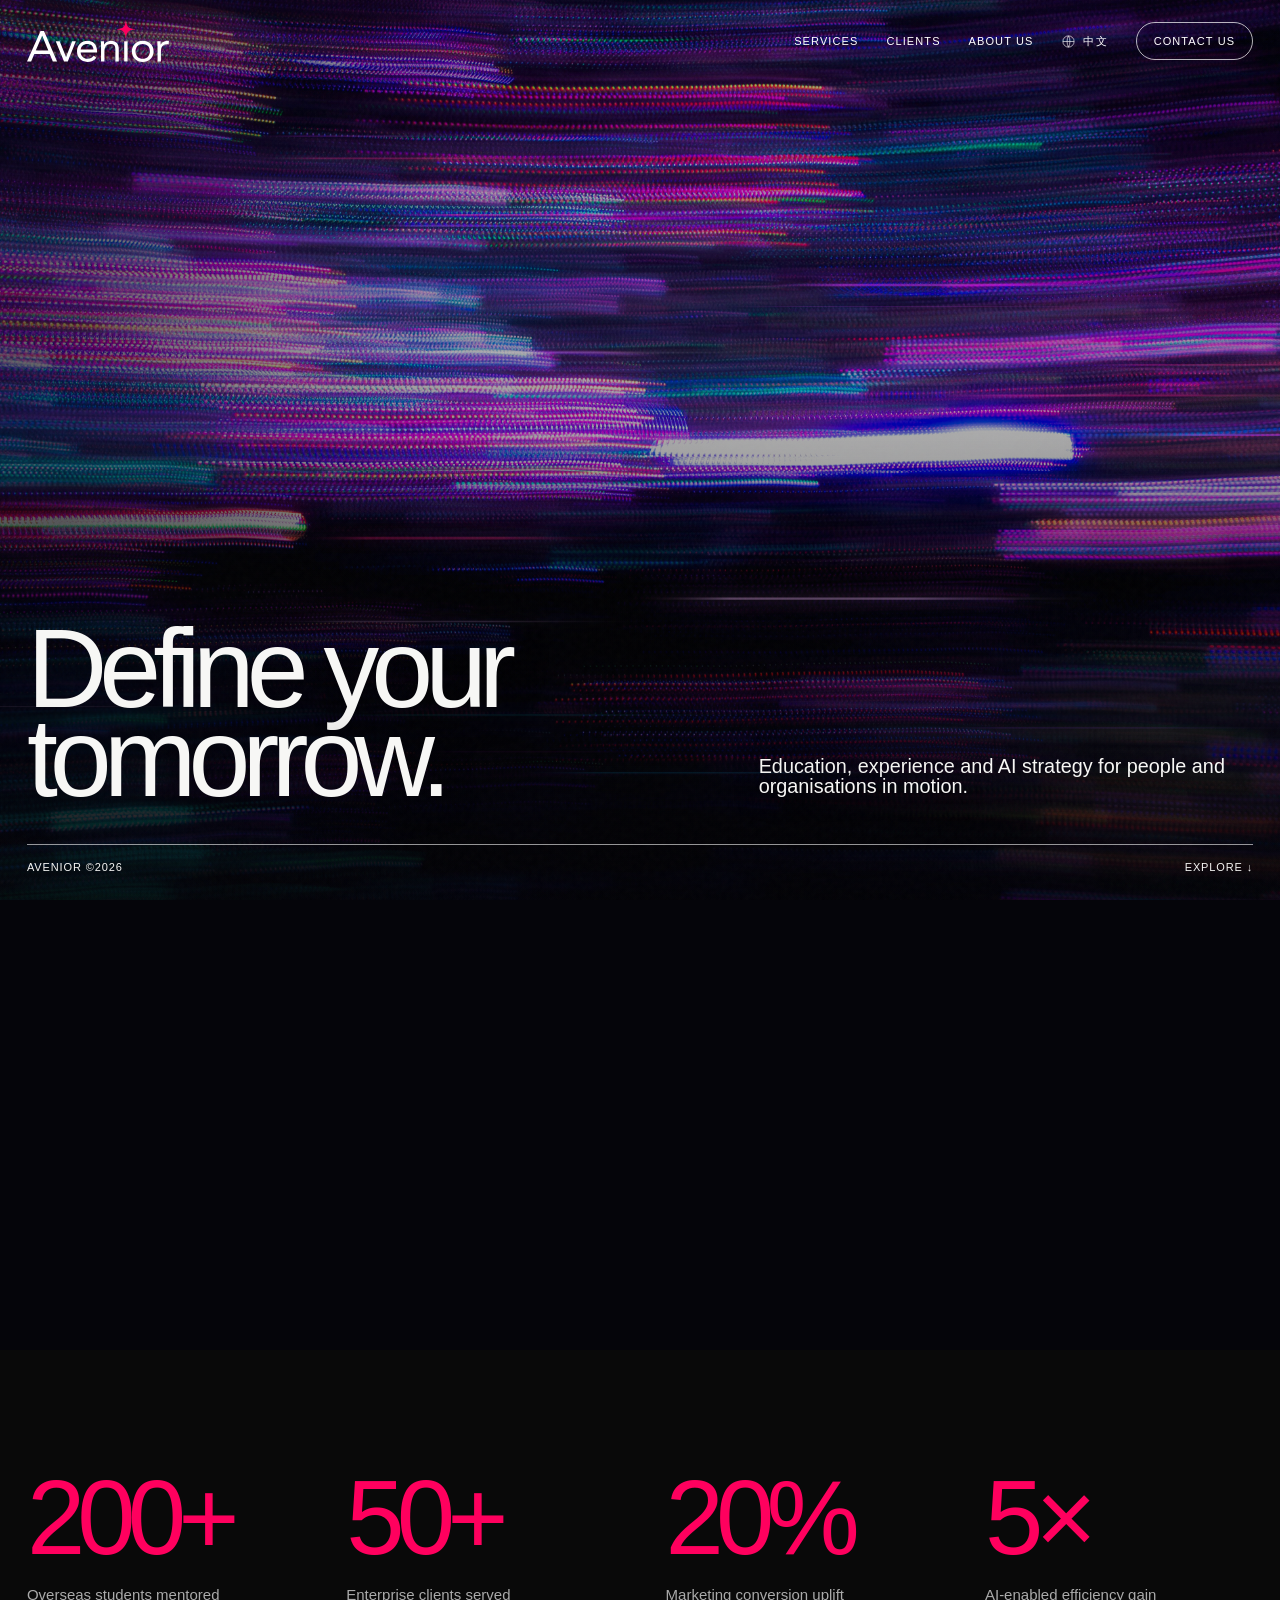
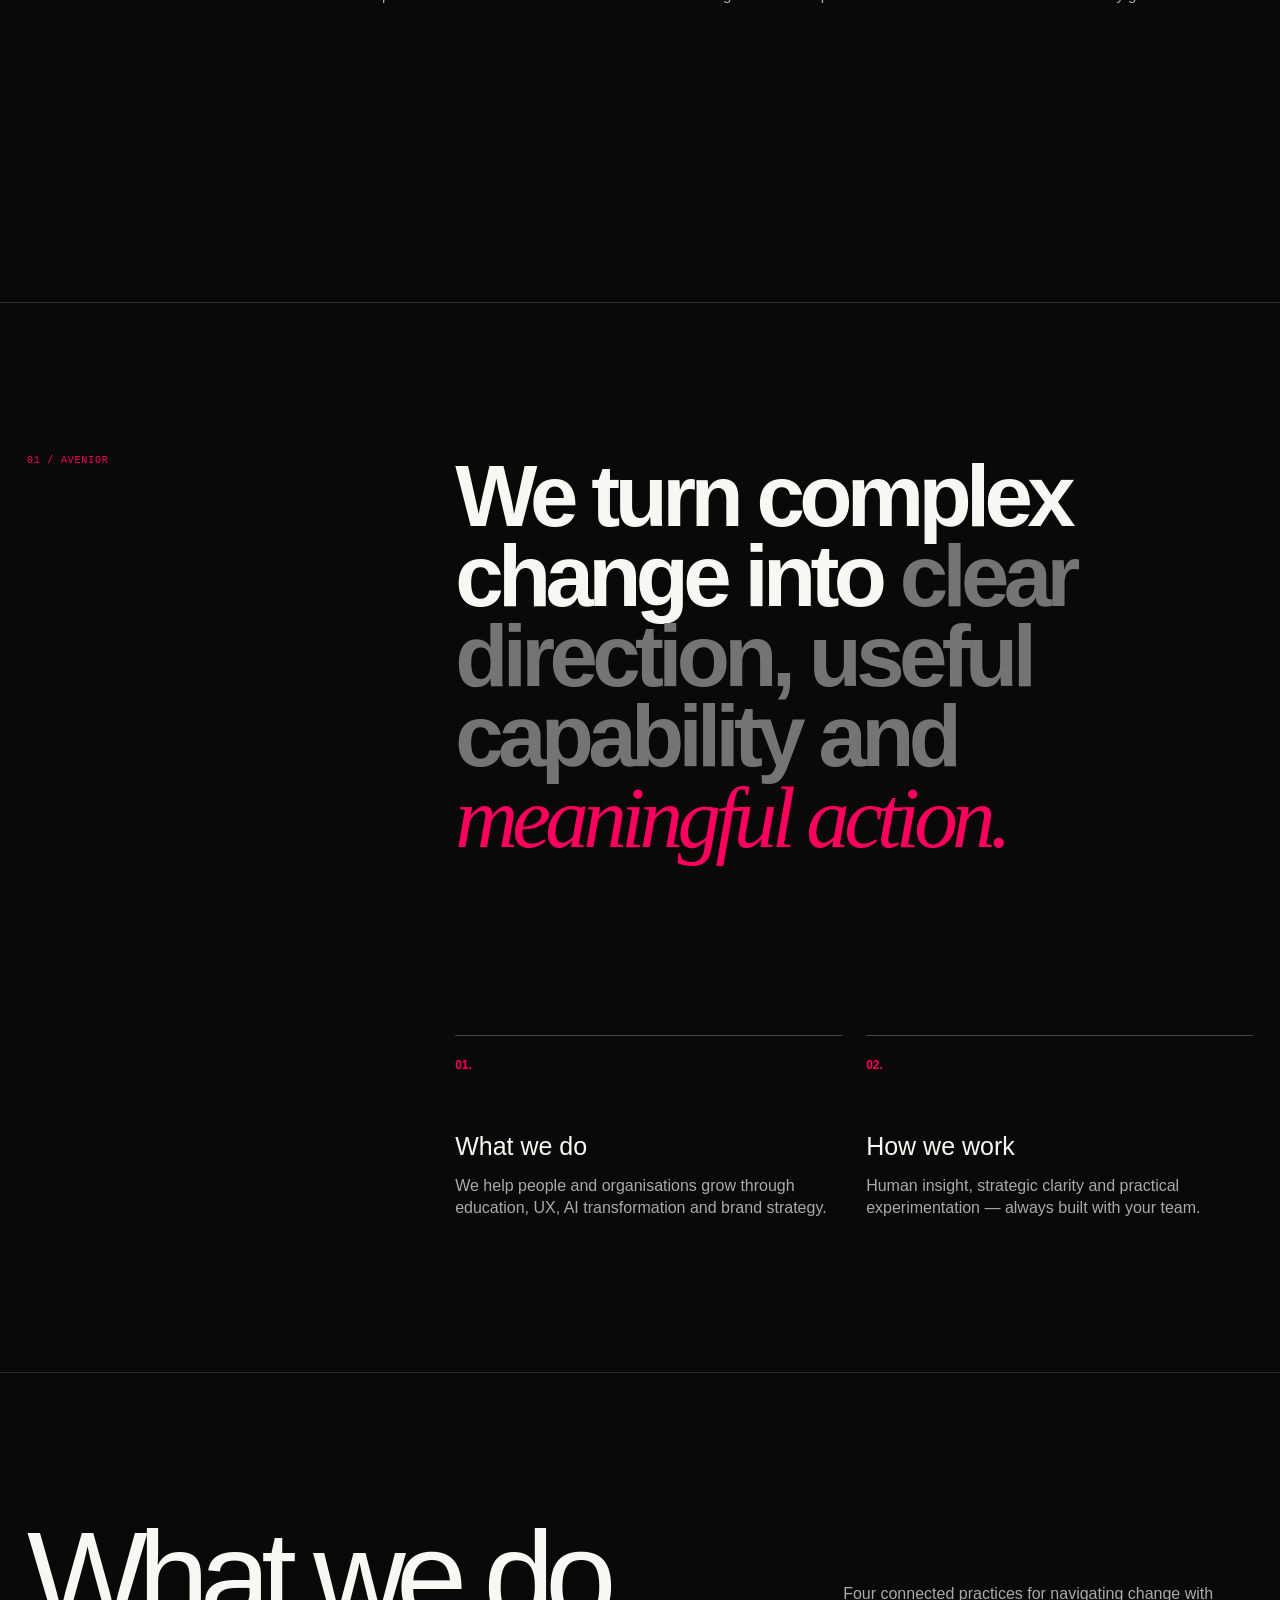
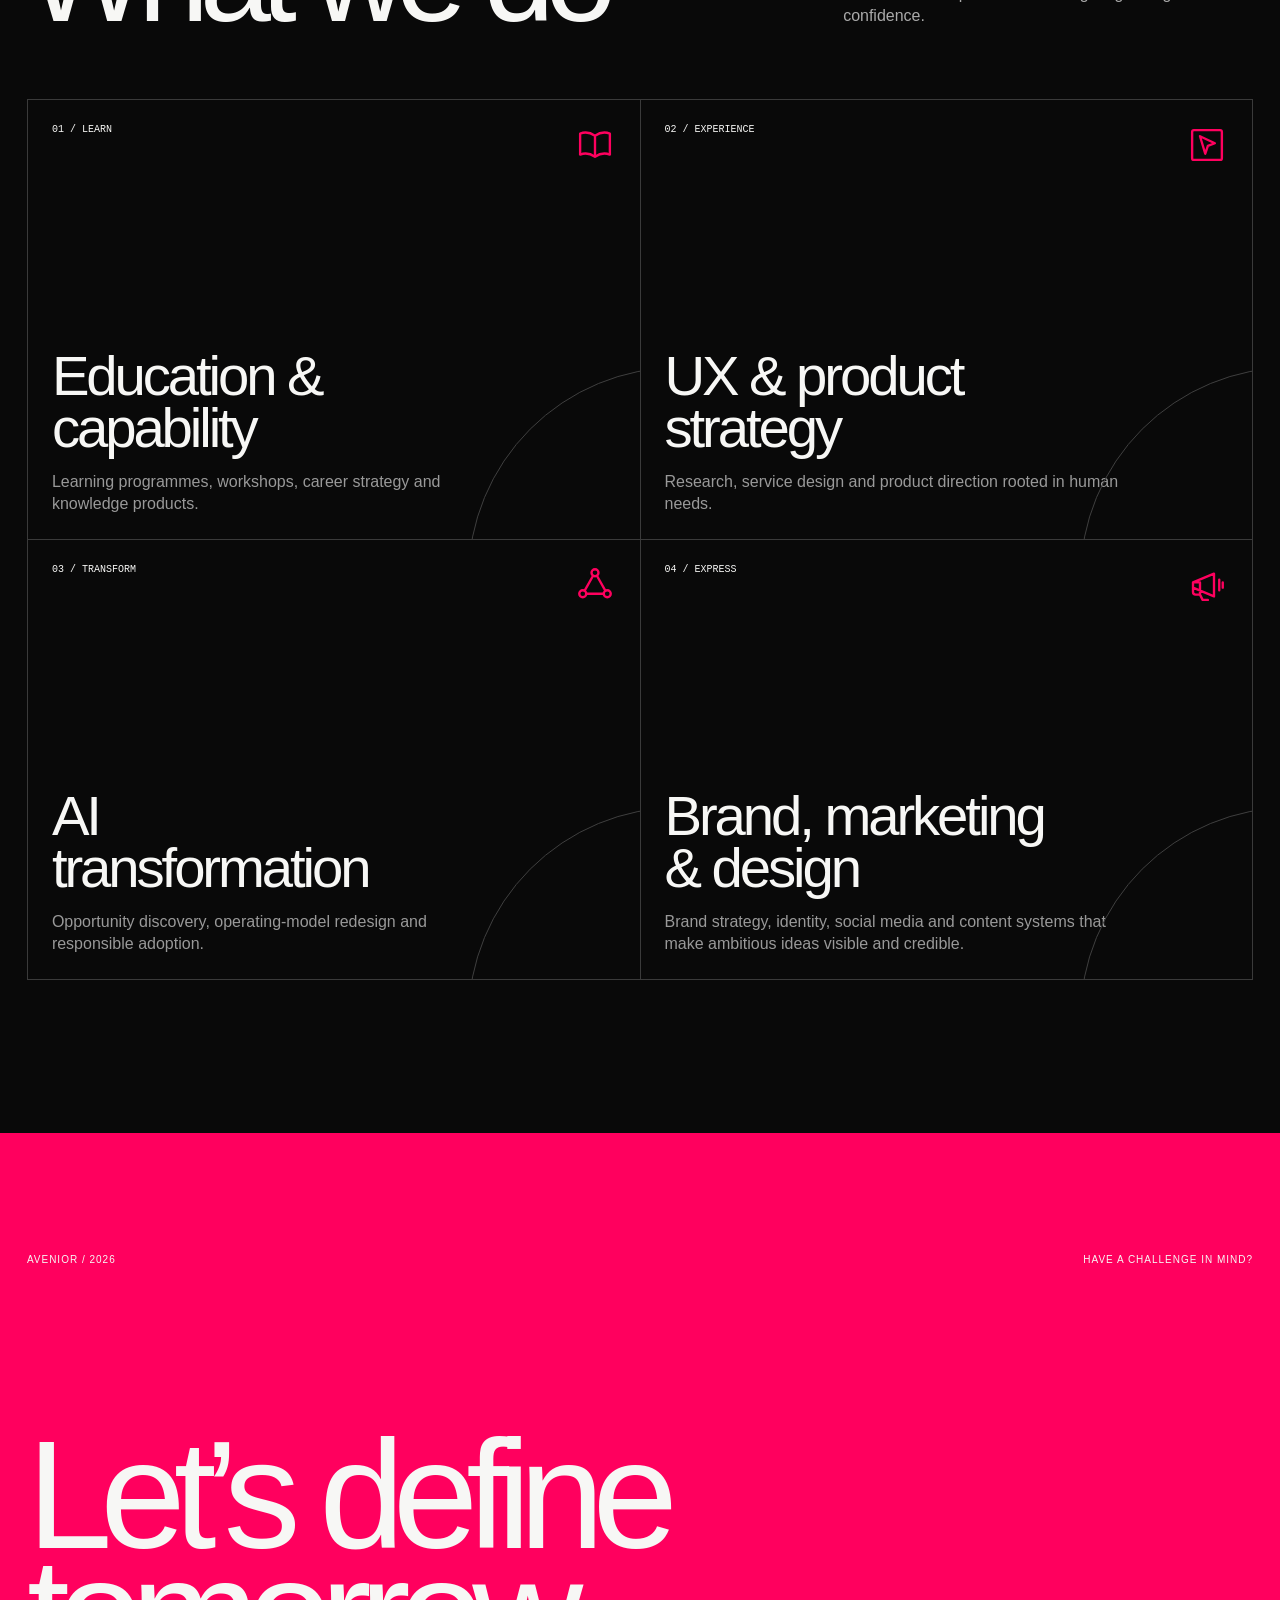
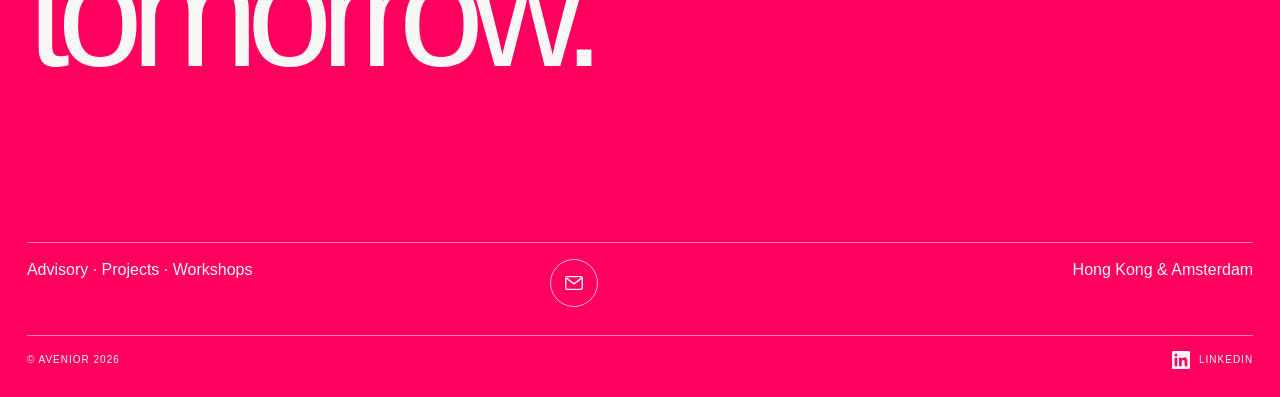
==== commit 56232218: "Add bilingual client case studies page" ====
--- a/index.html
+++ b/index.html
@@ -22,13 +22,13 @@
   .audience{display:grid;grid-template-columns:.7fr 1.3fr;gap:8vw}.audience-list{border-top:1px solid #3f3f3f}.audience-row{display:grid;grid-template-columns:1fr 1.3fr;gap:26px;padding:27px 0;border-bottom:1px solid #3f3f3f}.audience-row h3{font-size:25px;font-weight:300;margin:0}.audience-row p{color:#999;margin:0}
   .contact{position:relative;z-index:3;min-height:96svh;background:var(--pink);padding:120px var(--pad) 28px;display:flex;flex-direction:column;justify-content:space-between}.contact h2{font-weight:300;font-size:clamp(78px,12vw,190px);line-height:.77;letter-spacing:-.078em;margin:0}.contact-top{display:flex;justify-content:space-between;text-transform:uppercase;font-size:10px;letter-spacing:.1em}.contact-bottom{display:grid;grid-template-columns:1fr 1fr auto;border-top:1px solid #ffffff80;padding-top:16px;gap:30px}.email-reveal{display:flex;align-items:center;min-width:0}.email-toggle{width:48px;height:48px;flex:0 0 48px;border:1px solid #ffffffb8;border-radius:50%;padding:0;background:transparent;display:grid;place-items:center;cursor:pointer;transition:background .25s,color .25s,transform .25s}.email-toggle:hover,.email-toggle[aria-expanded="true"]{background:#fff;color:var(--pink)}.email-toggle:active{transform:scale(.94)}.email-toggle svg{width:22px;height:22px;fill:none;stroke:currentColor;stroke-width:1.5;stroke-linecap:round;stroke-linejoin:round}.email-address{max-width:0;opacity:0;overflow:hidden;white-space:nowrap;font-size:clamp(17px,1.65vw,27px);transform:translateX(-8px);transition:max-width .5s cubic-bezier(.2,.8,.2,1),opacity .3s,transform .4s,margin .4s}.email-reveal.is-open .email-address{max-width:360px;opacity:1;transform:none;margin-left:14px}.social-link{display:inline-flex;align-items:center;gap:10px}.social-link svg{width:24px;height:24px;fill:currentColor}.footer-meta{display:flex;align-items:center;justify-content:space-between;border-top:1px solid #ffffff80;margin-top:28px;padding-top:15px;font-size:10px;letter-spacing:.1em;text-transform:uppercase}.footer-meta .linkedin{display:inline-flex;align-items:center;gap:9px}.footer-meta svg{width:18px;height:18px;fill:currentColor}
   .reveal{opacity:0;transform:translateY(36px);transition:opacity .8s,transform .8s}.reveal.is-in{opacity:1;transform:none}
-  @media(max-width:900px){.navlinks a{display:none}.hero-main{grid-template-columns:1fr;gap:26px;margin-bottom:30px}.hero-title{font-size:15.5vw}.hero-sub{font-size:18px;max-width:410px}.impact{grid-template-columns:repeat(2,minmax(0,1fr));row-gap:90px;padding-top:120px;padding-bottom:150px}.metric{min-height:235px}.metric-value{font-size:clamp(92px,17vw,142px)}.about-grid,.audience{grid-template-columns:1fr}.about-notes{grid-column:1}.services{grid-template-columns:1fr}.service{min-height:350px}.principle{grid-template-columns:45px 1fr 20px}.principle p{grid-column:2}.work-grid{grid-template-columns:1fr}.case{min-height:350px}.services-head,.work-head{display:block}.section-intro{margin-top:36px}.audience{gap:60px}}
+  @media(max-width:900px){.navlinks a{display:none}.navlinks .nav-clients{display:inline-flex}.hero-main{grid-template-columns:1fr;gap:26px;margin-bottom:30px}.hero-title{font-size:15.5vw}.hero-sub{font-size:18px;max-width:410px}.impact{grid-template-columns:repeat(2,minmax(0,1fr));row-gap:90px;padding-top:120px;padding-bottom:150px}.metric{min-height:235px}.metric-value{font-size:clamp(92px,17vw,142px)}.about-grid,.audience{grid-template-columns:1fr}.about-notes{grid-column:1}.services{grid-template-columns:1fr}.service{min-height:350px}.principle{grid-template-columns:45px 1fr 20px}.principle p{grid-column:2}.work-grid{grid-template-columns:1fr}.case{min-height:350px}.services-head,.work-head{display:block}.section-intro{margin-top:36px}.audience{gap:60px}}
   @media(max-width:560px){.nav{height:64px}.brand{width:112px}.navlinks{gap:14px}.hero-title{font-size:18vw}.hero-sub{font-size:16px}.hero-footer{font-size:10px}.impact{gap:70px 24px;padding:105px 18px 130px}.metric{min-height:190px;gap:20px}.metric-value{font-size:19vw}.metric-label{font-size:13px}.about-notes{grid-template-columns:1fr}.principle{grid-template-columns:38px 1fr 16px}.audience-row{grid-template-columns:1fr}.contact-bottom{grid-template-columns:1fr;gap:18px}.contact-bottom span:last-child{display:block}.section{padding-top:110px;padding-bottom:90px}}
   @media(prefers-reduced-motion:reduce){html{scroll-behavior:auto}.reveal{opacity:1;transform:none}.scroll-line:after{animation:none}.hero-photo,.hero-grain{animation:none}.neon-streaks{display:none}.hero-photo-move{transform:none}}
   </style>
 </head>
 <body>
-  <header class="nav"><a class="brand" href="#home"><img src="assets/avenior-logo.svg" alt="Avenior"></a><nav class="navlinks"><a href="#services" data-i18n="navServices">Services</a><a href="#about" data-i18n="navAboutUs">About us</a><button id="lang" class="lang-switch" aria-label="Switch language"><svg viewBox="0 0 24 24" fill="none" aria-hidden="true"><circle cx="12" cy="12" r="9"/><path d="M3 12h18M12 3c3 3.5 3 14 0 18M12 3c-3 3.5-3 14 0 18"/></svg><span>中文</span></button><a class="contact-button" href="#contact" data-i18n="navContact">Contact us</a></nav></header>
+  <header class="nav"><a class="brand" href="#home"><img src="assets/avenior-logo.svg" alt="Avenior"></a><nav class="navlinks"><a href="#services" data-i18n="navServices">Services</a><a class="nav-clients" href="clients.html" data-i18n="navClients">Clients</a><a href="#about" data-i18n="navAboutUs">About us</a><button id="lang" class="lang-switch" aria-label="Switch language"><svg viewBox="0 0 24 24" fill="none" aria-hidden="true"><circle cx="12" cy="12" r="9"/><path d="M3 12h18M12 3c3 3.5 3 14 0 18M12 3c-3 3.5-3 14 0 18"/></svg><span>中文</span></button><a class="contact-button" href="#contact" data-i18n="navContact">Contact us</a></nav></header>
   <main>
     <section class="hero" id="home"><div class="hero-sticky"><div class="hero-art" aria-hidden="true"><div class="hero-photo-move"><img class="hero-photo" src="assets/neon-light-trails.jpg" alt=""></div><canvas class="neon-streaks" id="neon-streaks"></canvas><div class="hero-wash"></div><div class="hero-grain"></div></div><div class="hero-main"><h1 class="hero-title" data-i18n="hero">Define your<br>tomorrow.</h1><p class="hero-sub" data-i18n="heroSub">Education, experience and AI strategy for people and organisations in motion.</p></div><div class="hero-footer"><span>Avenior ©2026</span><span data-i18n="explore">Explore ↓</span></div></div></section>
     <section class="impact" id="impact" aria-label="Avenior impact"><article class="metric"><span class="metric-value" data-target="200" data-suffix="+">0</span><span class="metric-label" data-i18n="metricStudents">Overseas students mentored</span></article><article class="metric"><span class="metric-value" data-target="50" data-suffix="+">0</span><span class="metric-label" data-i18n="metricClients">Enterprise clients served</span></article><article class="metric"><span class="metric-value" data-target="20" data-suffix="%">0</span><span class="metric-label" data-i18n="metricConversion">Marketing conversion uplift</span></article><article class="metric"><span class="metric-value" data-target="5" data-suffix="×">0</span><span class="metric-label" data-i18n="metricEfficiency">AI-enabled efficiency gain</span></article></section>
@@ -39,7 +39,7 @@
     <section class="contact" id="contact"><div class="contact-top"><span>Avenior / 2026</span><span data-i18n="contactTop">Have a challenge in mind?</span></div><h2 data-i18n="contactTitle">Let’s define<br>tomorrow.</h2><div><div class="contact-bottom"><span data-i18n="contactTypes">Advisory · Projects · Workshops</span><div class="email-reveal" id="email-reveal"><button class="email-toggle" type="button" aria-expanded="false" aria-controls="email-address" aria-label="Show email address"><svg viewBox="0 0 24 24" aria-hidden="true"><rect x="3" y="5" width="18" height="14" rx="1.5"/><path d="m4 7 8 6 8-6"/></svg></button><a class="email-address" id="email-address" href="mailto:hello.avenior@gmail.com">hello.avenior@gmail.com</a></div><span>Hong Kong &amp; Amsterdam</span></div><footer class="footer-meta"><span>© Avenior 2026</span><a class="linkedin" href="https://www.linkedin.com/company/146317996/" target="_blank" rel="noopener noreferrer" aria-label="Avenior on LinkedIn"><svg viewBox="0 0 24 24" aria-hidden="true"><path d="M20.45 20.45h-3.56v-5.57c0-1.33-.03-3.04-1.85-3.04-1.85 0-2.14 1.45-2.14 2.94v5.67H9.34V8.98h3.42v1.57h.05c.48-.9 1.64-1.85 3.37-1.85 3.61 0 4.27 2.37 4.27 5.46v6.29ZM5.32 7.41a2.06 2.06 0 1 1 0-4.12 2.06 2.06 0 0 1 0 4.12Zm1.78 13.04H3.54V8.98H7.1v11.47ZM22.23 0H1.77C.79 0 0 .77 0 1.72v20.56C0 23.23.79 24 1.77 24h20.46c.98 0 1.77-.77 1.77-1.72V1.72C24 .77 23.21 0 22.23 0Z"/></svg><span>LinkedIn</span></a></footer></div></section>
   </main>
   <script>
-  const ZH={navAbout:'关于',navServices:'服务',navAboutUs:'关于我们',navContact:'联系我们',hero:'定义你的<br>明天。',heroSub:'为处于变化中的个人与组织，提供教育、体验与 AI 战略。',explore:'探索 ↓',metricStudents:'辅导海外学生',metricClients:'服务企业客户',metricConversion:'营销转化率提升',metricEfficiency:'AI 转型效率提升',aboutStatement:'把复杂变化转化为<span class="dim">清晰方向、实用能力与</span> <em>有意义的行动。</em>',whatTitle:'我们做什么',whatBody:'通过教育、UX、AI 转型与品牌战略，帮助个人和组织持续成长。',howTitle:'我们如何合作',howBody:'结合人的洞察、战略清晰度与实践性实验，并始终与你的团队共创。',servicesTitle:'我们的服务',servicesIntro:'四个相互连接的专业领域，帮助你自信面对变化。',s1:'教育与<br>能力建设',s1b:'学习项目、工作坊、职业策略与知识产品。',s2:'UX 与产品<br>战略',s2b:'以人的需求为起点，开展研究、服务设计与产品方向定义。',s3:'AI<br>转型',s3b:'识别高价值机会，重构工作方式，并推动负责任的 AI 应用。',s4:'品牌、营销<br>与设计',s4b:'整合品牌战略、视觉识别、社交媒体与内容体系，让有野心的想法被看见、被理解与被信任。',approach:'清晰不是终点。<br><span class="dim">它是行动开始的地方。</span>',p1:'诊断真正的问题',p1b:'找到真正影响结果的力量、激励与人的需求。',p2:'定义共同方向',p2b:'建立一个每个人都能理解、挑战并采取行动的观点。',p3:'在创造中学习',p3b:'通过原型、实验与对话，把假设转化为证据。',p4:'建立持续能力',p4b:'让团队拥有继续前进所需的信心与系统。',workTitle:'合作方式',workIntro:'围绕你真正需要推动的改变，设计聚焦而灵活的合作形式。',format1:'长期顾问',w1:'为关键决策提供持续的战略伙伴支持。',w1b:'陪伴领导者面对产品、AI、职业或品牌转型。',format2:'专项项目',w2:'从模糊问题到可执行的系统。',w2b:'以研究、战略与设计推动一项聚焦的转型项目。',format3:'工作坊',w3:'共同对齐、学习并行动。',w3b:'通过互动式项目建立共同语言、决策与能力。',forTitle:'为你的<br>下一步。',a1:'个人与领导者',a1b:'职业转型、领导力与个人品牌。',a2:'产品与设计团队',a2b:'UX 能力、产品方向与 AI 驱动的体验。',a3:'组织与企业',a3b:'AI 转型、创新项目与品牌升级。',contactTop:'心中已有一个挑战？',contactTitle:'一起定义<br>明天。',contactTypes:'顾问咨询 · 项目合作 · 工作坊'};
+  const ZH={navAbout:'关于',navServices:'服务',navClients:'客户案例',navAboutUs:'关于我们',navContact:'联系我们',hero:'定义你的<br>明天。',heroSub:'为处于变化中的个人与组织，提供教育、体验与 AI 战略。',explore:'探索 ↓',metricStudents:'辅导海外学生',metricClients:'服务企业客户',metricConversion:'营销转化率提升',metricEfficiency:'AI 转型效率提升',aboutStatement:'把复杂变化转化为<span class="dim">清晰方向、实用能力与</span> <em>有意义的行动。</em>',whatTitle:'我们做什么',whatBody:'通过教育、UX、AI 转型与品牌战略，帮助个人和组织持续成长。',howTitle:'我们如何合作',howBody:'结合人的洞察、战略清晰度与实践性实验，并始终与你的团队共创。',servicesTitle:'我们的服务',servicesIntro:'四个相互连接的专业领域，帮助你自信面对变化。',s1:'教育与<br>能力建设',s1b:'学习项目、工作坊、职业策略与知识产品。',s2:'UX 与产品<br>战略',s2b:'以人的需求为起点，开展研究、服务设计与产品方向定义。',s3:'AI<br>转型',s3b:'识别高价值机会，重构工作方式，并推动负责任的 AI 应用。',s4:'品牌、营销<br>与设计',s4b:'整合品牌战略、视觉识别、社交媒体与内容体系，让有野心的想法被看见、被理解与被信任。',approach:'清晰不是终点。<br><span class="dim">它是行动开始的地方。</span>',p1:'诊断真正的问题',p1b:'找到真正影响结果的力量、激励与人的需求。',p2:'定义共同方向',p2b:'建立一个每个人都能理解、挑战并采取行动的观点。',p3:'在创造中学习',p3b:'通过原型、实验与对话，把假设转化为证据。',p4:'建立持续能力',p4b:'让团队拥有继续前进所需的信心与系统。',workTitle:'合作方式',workIntro:'围绕你真正需要推动的改变，设计聚焦而灵活的合作形式。',format1:'长期顾问',w1:'为关键决策提供持续的战略伙伴支持。',w1b:'陪伴领导者面对产品、AI、职业或品牌转型。',format2:'专项项目',w2:'从模糊问题到可执行的系统。',w2b:'以研究、战略与设计推动一项聚焦的转型项目。',format3:'工作坊',w3:'共同对齐、学习并行动。',w3b:'通过互动式项目建立共同语言、决策与能力。',forTitle:'为你的<br>下一步。',a1:'个人与领导者',a1b:'职业转型、领导力与个人品牌。',a2:'产品与设计团队',a2b:'UX 能力、产品方向与 AI 驱动的体验。',a3:'组织与企业',a3b:'AI 转型、创新项目与品牌升级。',contactTop:'心中已有一个挑战？',contactTitle:'一起定义<br>明天。',contactTypes:'顾问咨询 · 项目合作 · 工作坊'};
   const EN={};document.querySelectorAll('[data-i18n]').forEach(el=>EN[el.dataset.i18n]=el.innerHTML);const langBtn=document.querySelector('#lang'),langLabel=langBtn.querySelector('span');function setLanguage(lang){const dict=lang==='zh'?ZH:EN;document.querySelectorAll('[data-i18n]').forEach(el=>el.innerHTML=dict[el.dataset.i18n]);document.documentElement.lang=lang==='zh'?'zh-CN':'en';langLabel.textContent=lang==='zh'?'EN':'中文';localStorage.setItem('avenior-lang',lang)}langBtn.addEventListener('click',()=>setLanguage(document.documentElement.lang.startsWith('zh')?'en':'zh'));setLanguage(localStorage.getItem('avenior-lang')||'en');
   const emailReveal=document.querySelector('#email-reveal'),emailToggle=emailReveal.querySelector('.email-toggle');emailToggle.addEventListener('click',()=>{const open=emailReveal.classList.toggle('is-open');emailToggle.setAttribute('aria-expanded',String(open));emailToggle.setAttribute('aria-label',open?'Hide email address':'Show email address')});
   const neonHero=document.querySelector('.hero-sticky'),neonCanvas=document.querySelector('#neon-streaks'),neonCtx=neonCanvas.getContext('2d',{alpha:true});
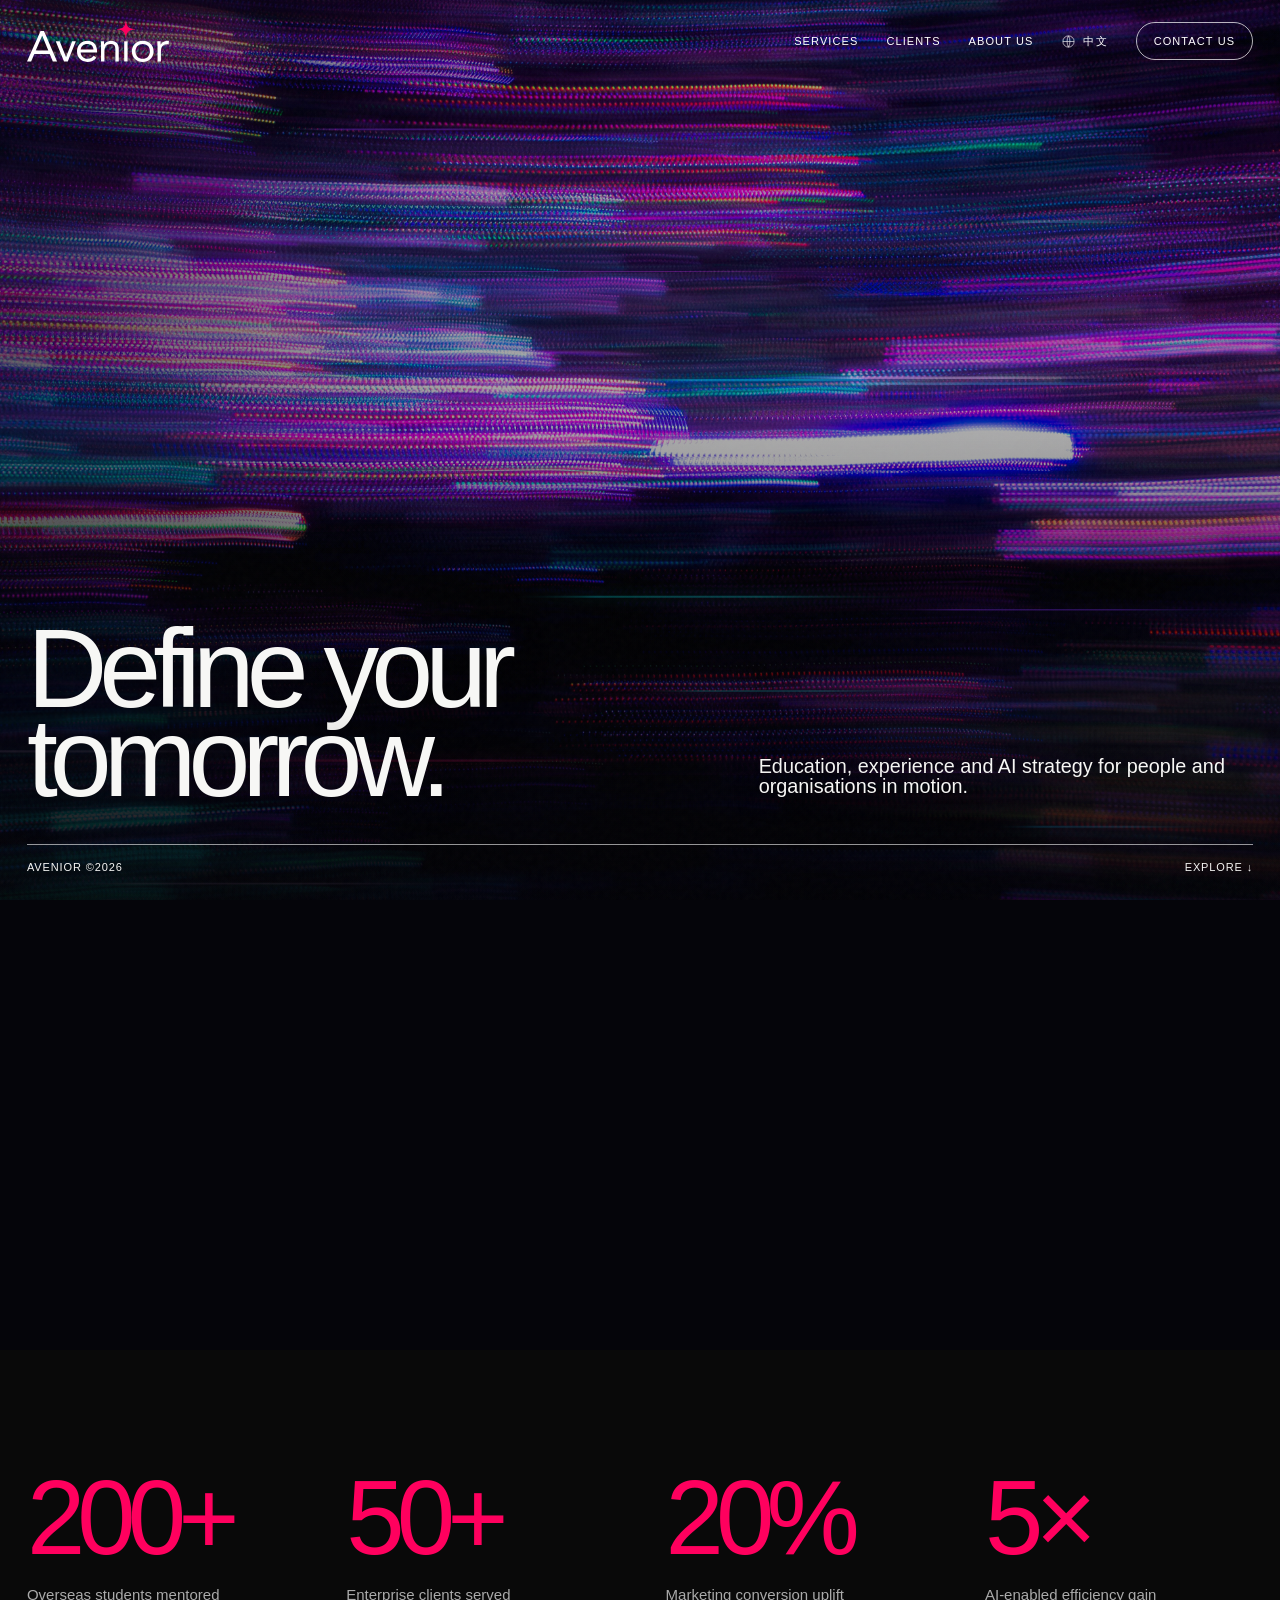
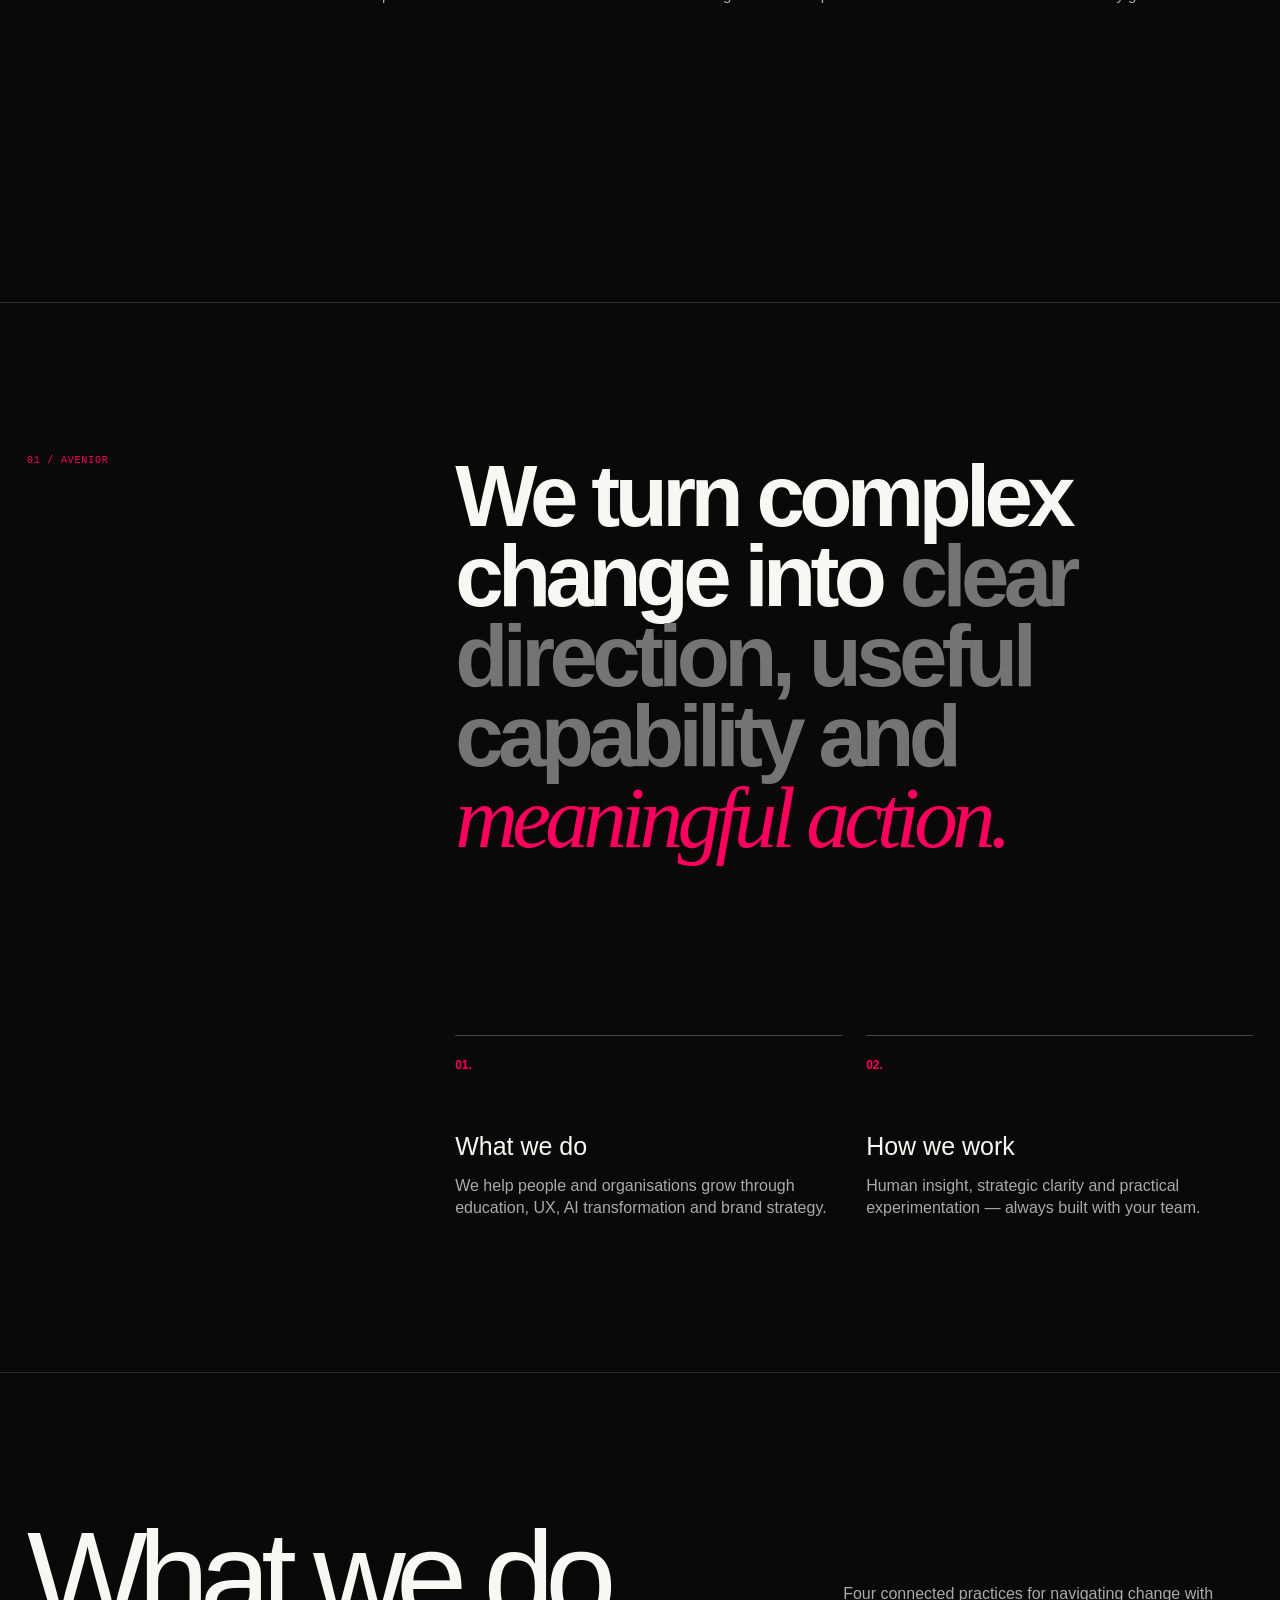
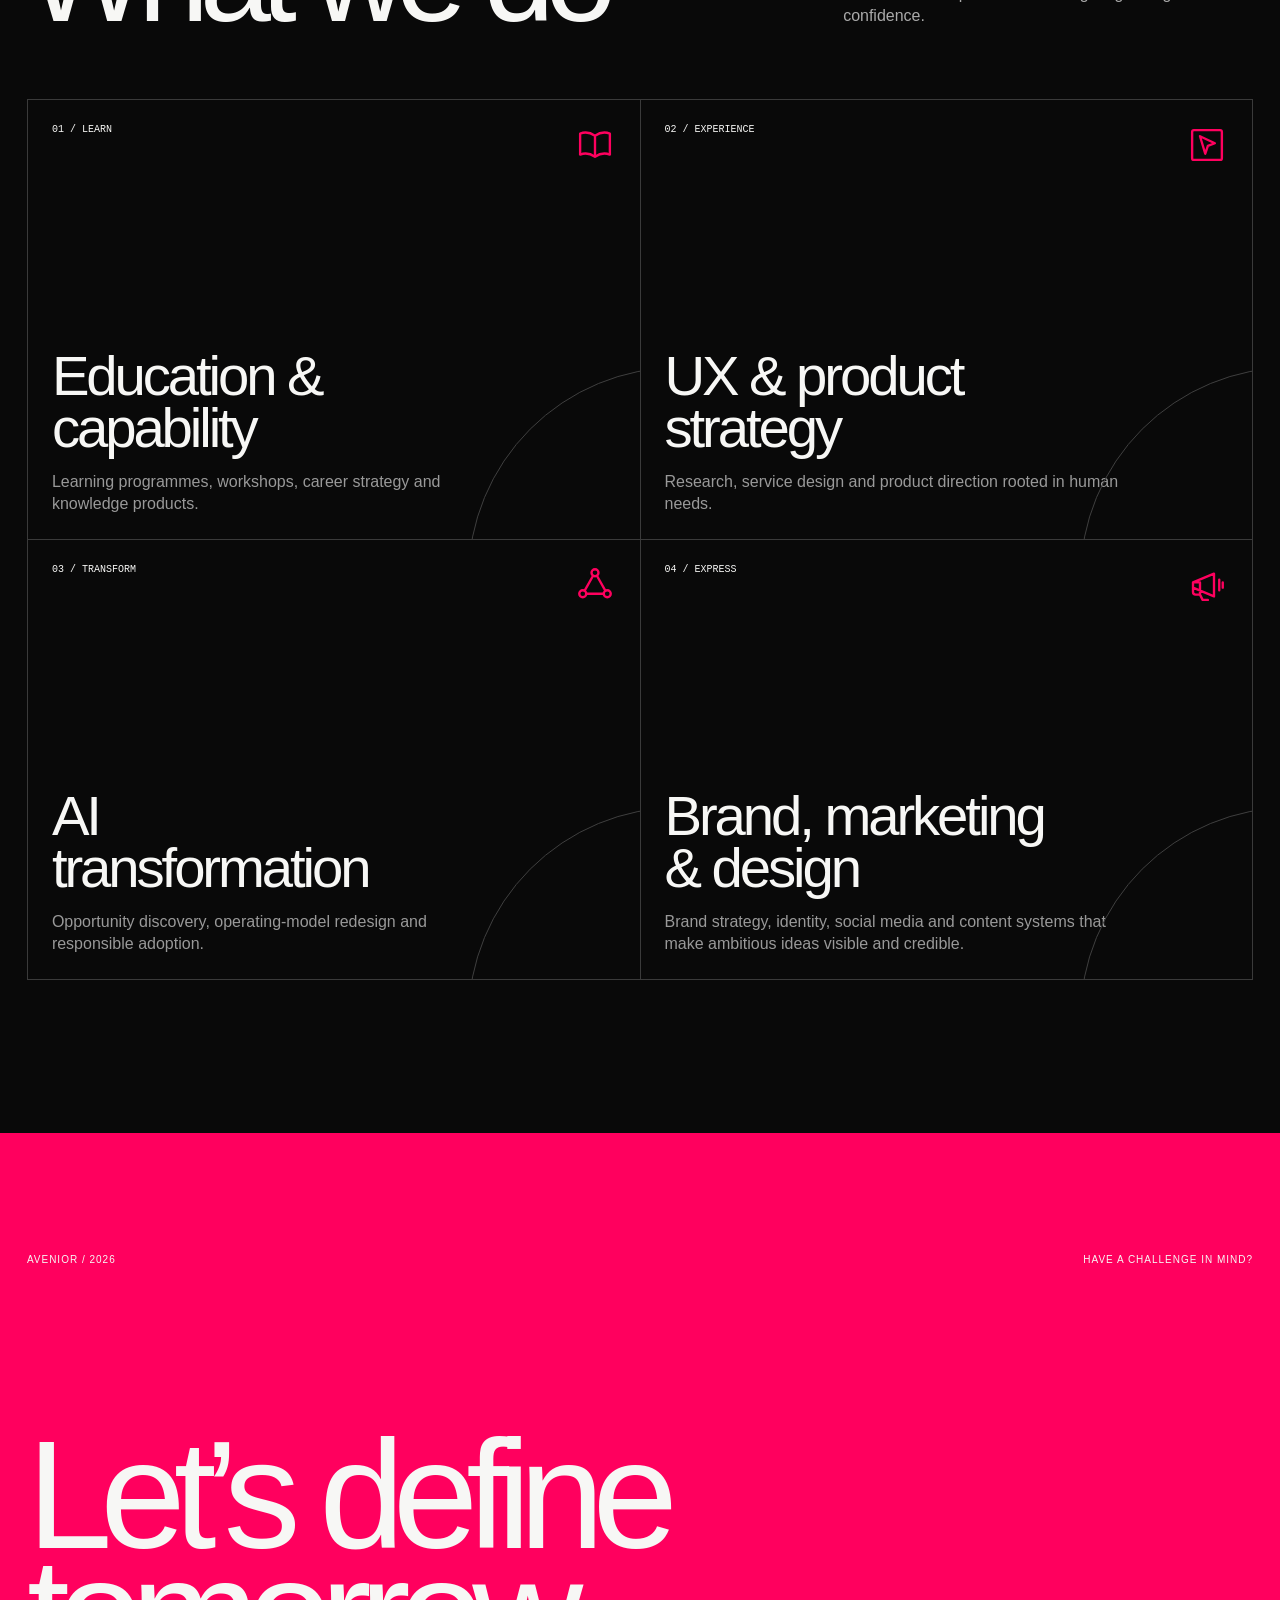
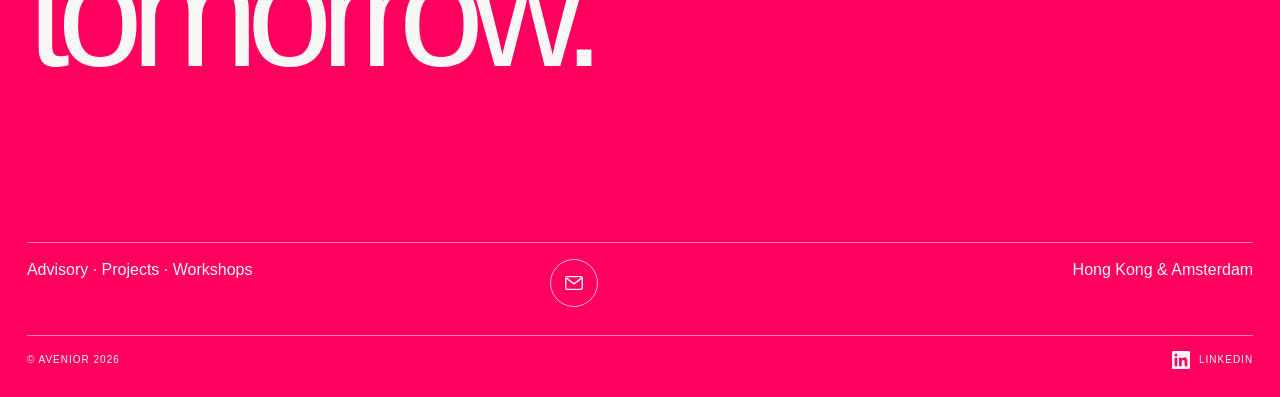
==== commit 019870db: "Add guided contact experience" ====
--- a/index.html
+++ b/index.html
@@ -28,7 +28,7 @@
   </style>
 </head>
 <body>
-  <header class="nav"><a class="brand" href="#home"><img src="assets/avenior-logo.svg" alt="Avenior"></a><nav class="navlinks"><a href="#services" data-i18n="navServices">Services</a><a class="nav-clients" href="clients.html" data-i18n="navClients">Clients</a><a href="#about" data-i18n="navAboutUs">About us</a><button id="lang" class="lang-switch" aria-label="Switch language"><svg viewBox="0 0 24 24" fill="none" aria-hidden="true"><circle cx="12" cy="12" r="9"/><path d="M3 12h18M12 3c3 3.5 3 14 0 18M12 3c-3 3.5-3 14 0 18"/></svg><span>中文</span></button><a class="contact-button" href="#contact" data-i18n="navContact">Contact us</a></nav></header>
+  <header class="nav"><a class="brand" href="#home"><img src="assets/avenior-logo.svg" alt="Avenior"></a><nav class="navlinks"><a href="#services" data-i18n="navServices">Services</a><a class="nav-clients" href="clients.html" data-i18n="navClients">Clients</a><a href="#about" data-i18n="navAboutUs">About us</a><button id="lang" class="lang-switch" aria-label="Switch language"><svg viewBox="0 0 24 24" fill="none" aria-hidden="true"><circle cx="12" cy="12" r="9"/><path d="M3 12h18M12 3c3 3.5 3 14 0 18M12 3c-3 3.5-3 14 0 18"/></svg><span>中文</span></button><a class="contact-button" href="contact.html" data-i18n="navContact">Contact us</a></nav></header>
   <main>
     <section class="hero" id="home"><div class="hero-sticky"><div class="hero-art" aria-hidden="true"><div class="hero-photo-move"><img class="hero-photo" src="assets/neon-light-trails.jpg" alt=""></div><canvas class="neon-streaks" id="neon-streaks"></canvas><div class="hero-wash"></div><div class="hero-grain"></div></div><div class="hero-main"><h1 class="hero-title" data-i18n="hero">Define your<br>tomorrow.</h1><p class="hero-sub" data-i18n="heroSub">Education, experience and AI strategy for people and organisations in motion.</p></div><div class="hero-footer"><span>Avenior ©2026</span><span data-i18n="explore">Explore ↓</span></div></div></section>
     <section class="impact" id="impact" aria-label="Avenior impact"><article class="metric"><span class="metric-value" data-target="200" data-suffix="+">0</span><span class="metric-label" data-i18n="metricStudents">Overseas students mentored</span></article><article class="metric"><span class="metric-value" data-target="50" data-suffix="+">0</span><span class="metric-label" data-i18n="metricClients">Enterprise clients served</span></article><article class="metric"><span class="metric-value" data-target="20" data-suffix="%">0</span><span class="metric-label" data-i18n="metricConversion">Marketing conversion uplift</span></article><article class="metric"><span class="metric-value" data-target="5" data-suffix="×">0</span><span class="metric-label" data-i18n="metricEfficiency">AI-enabled efficiency gain</span></article></section>
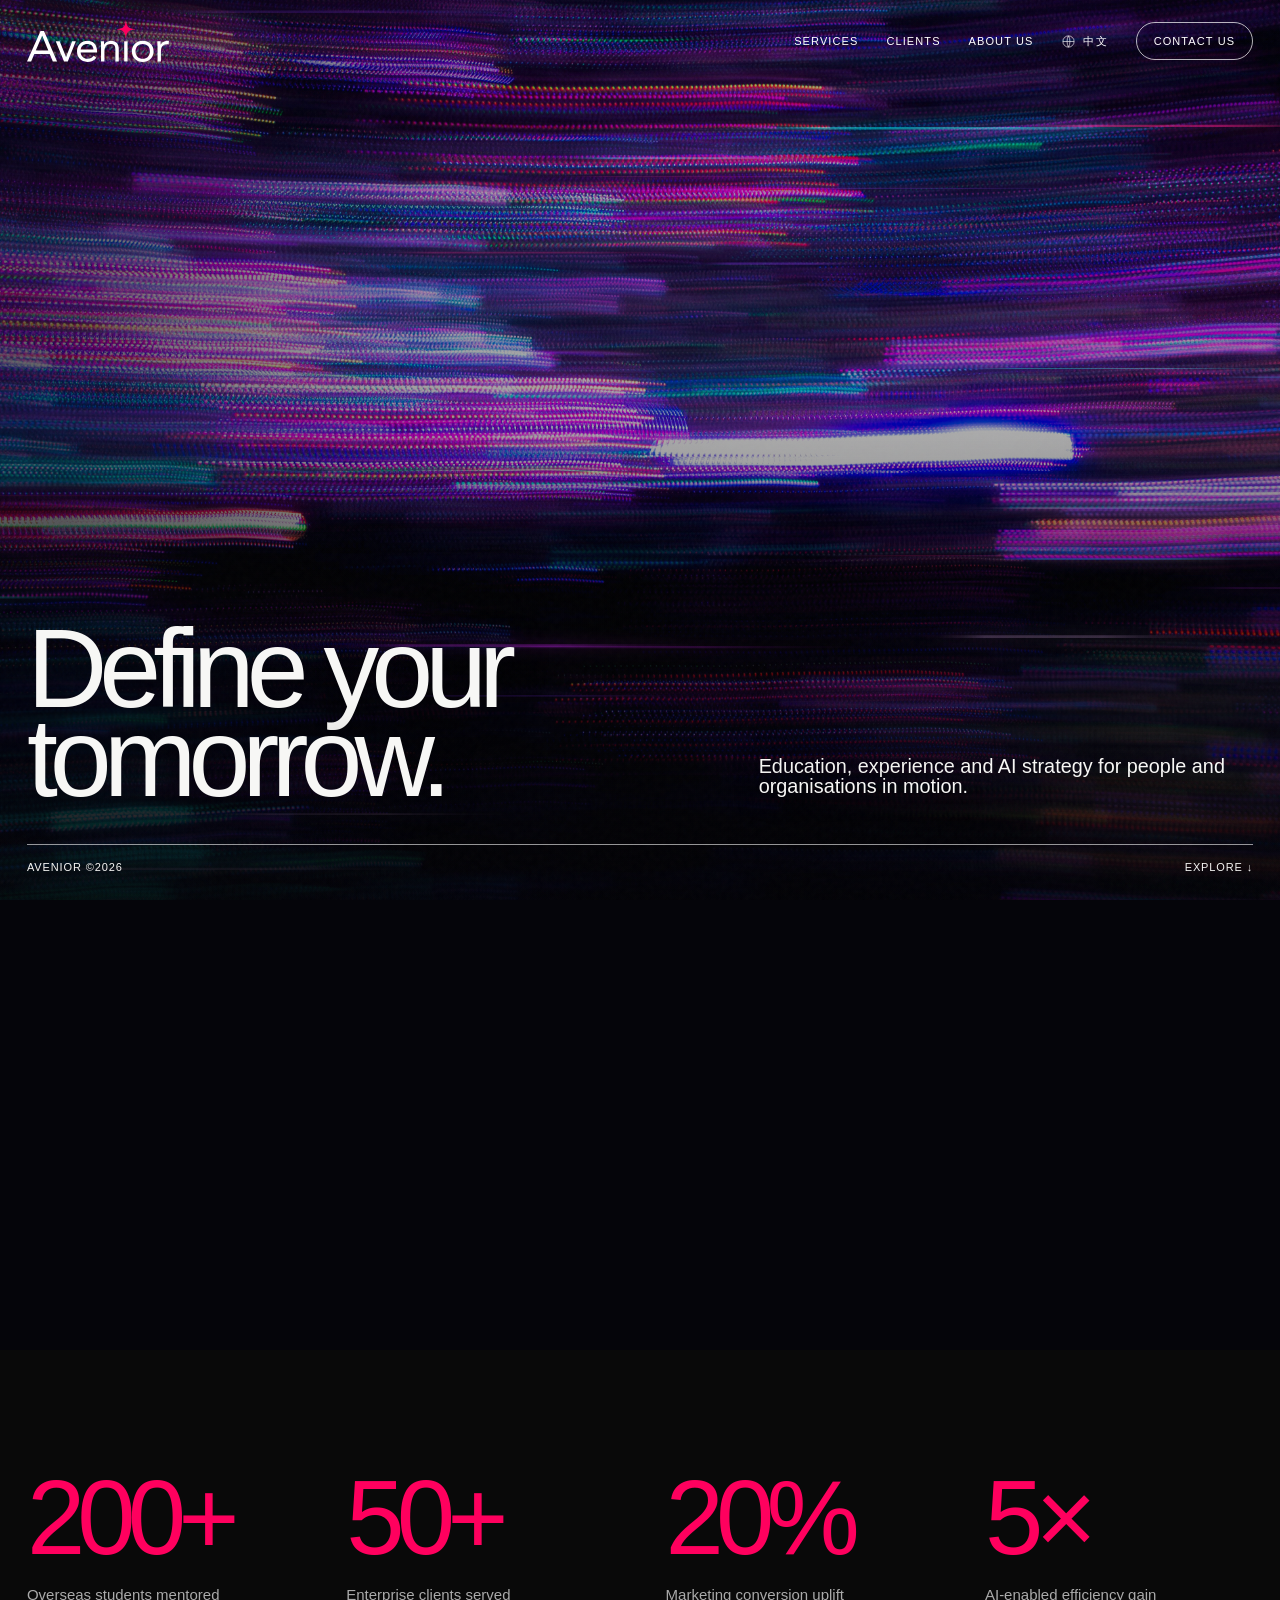
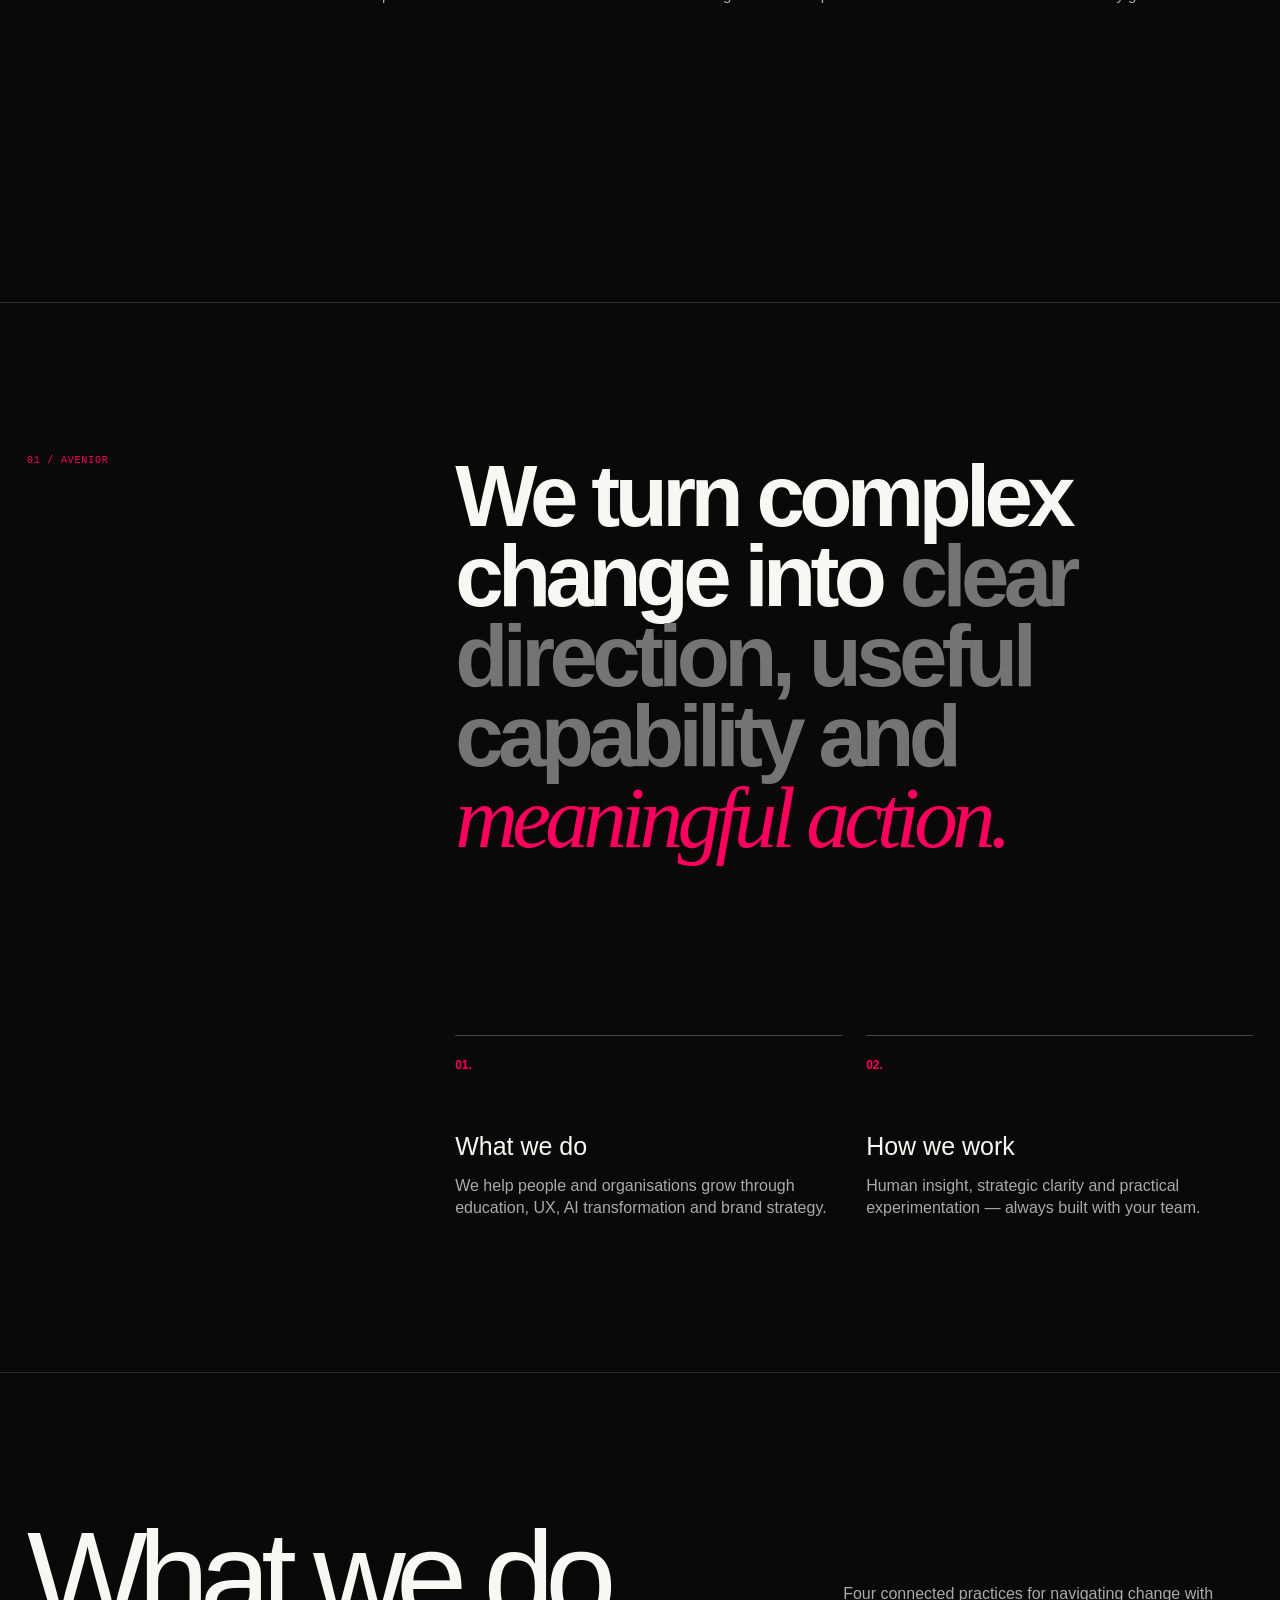
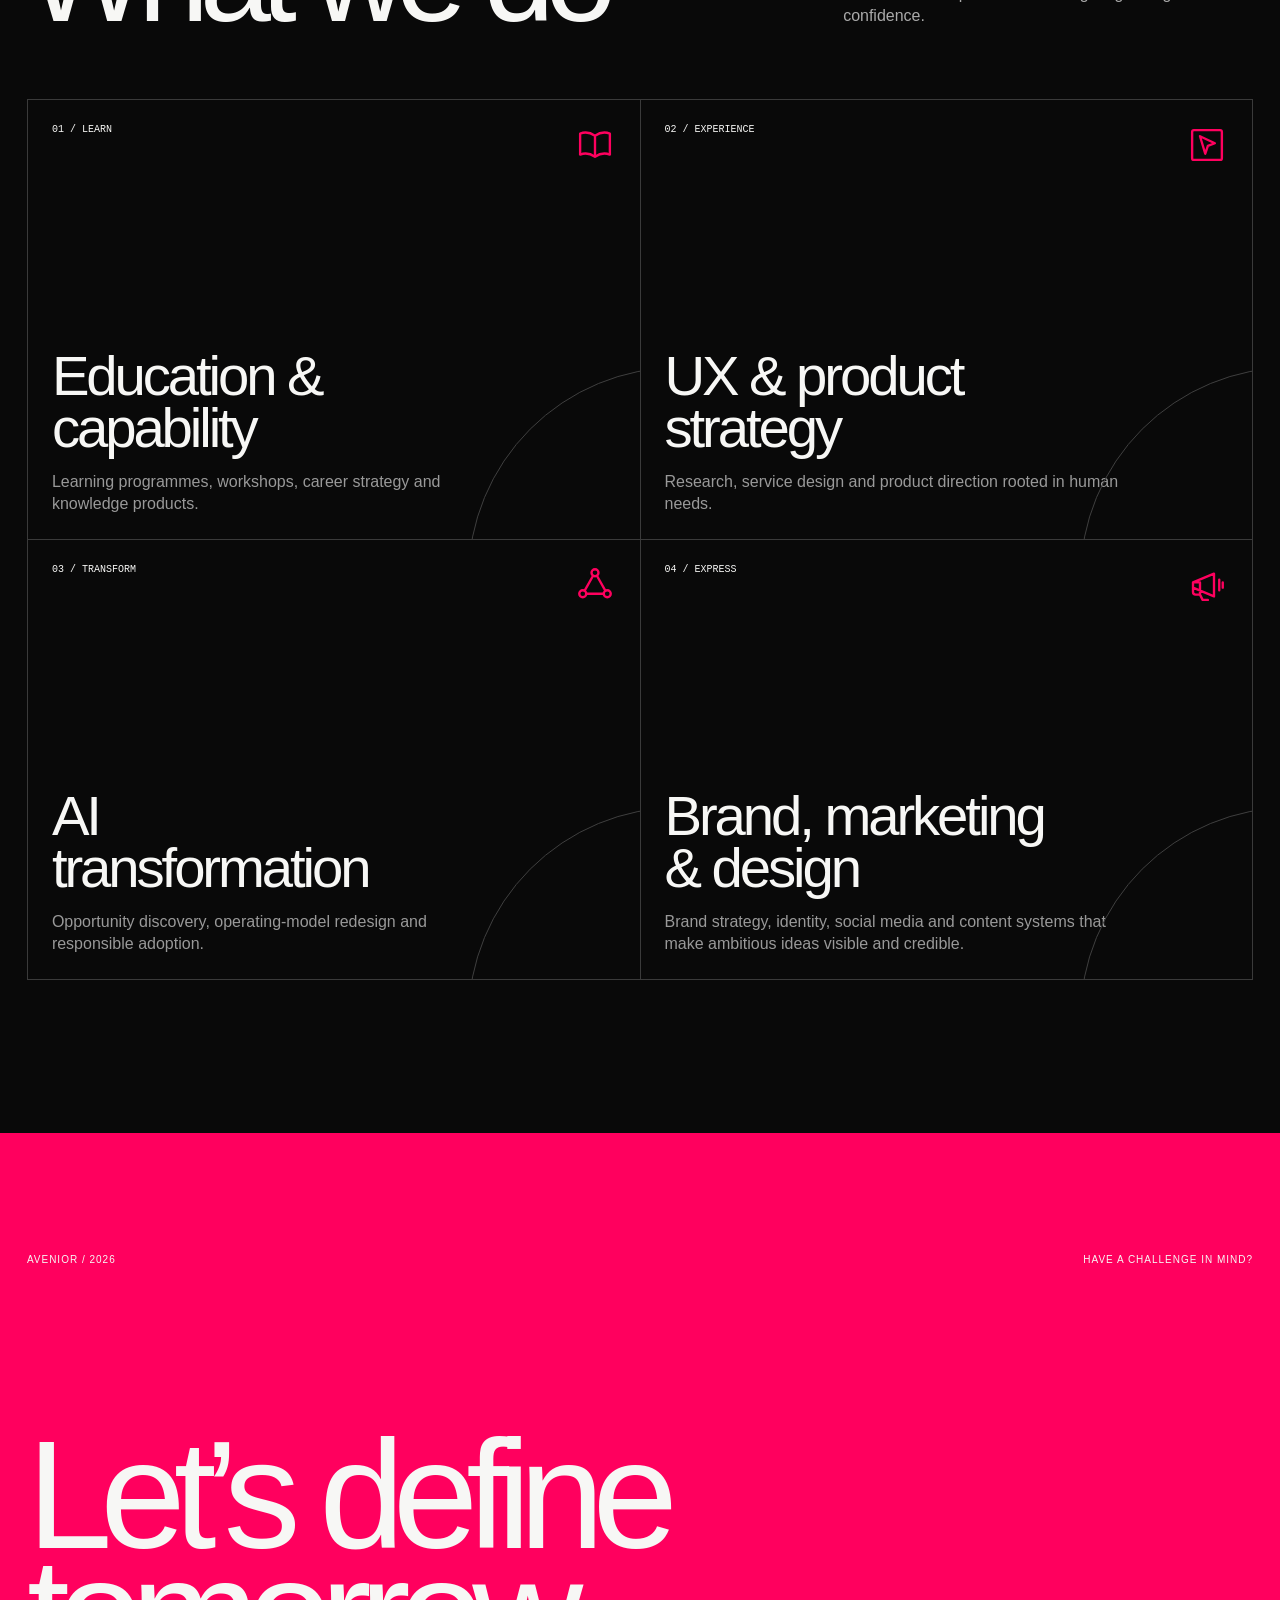
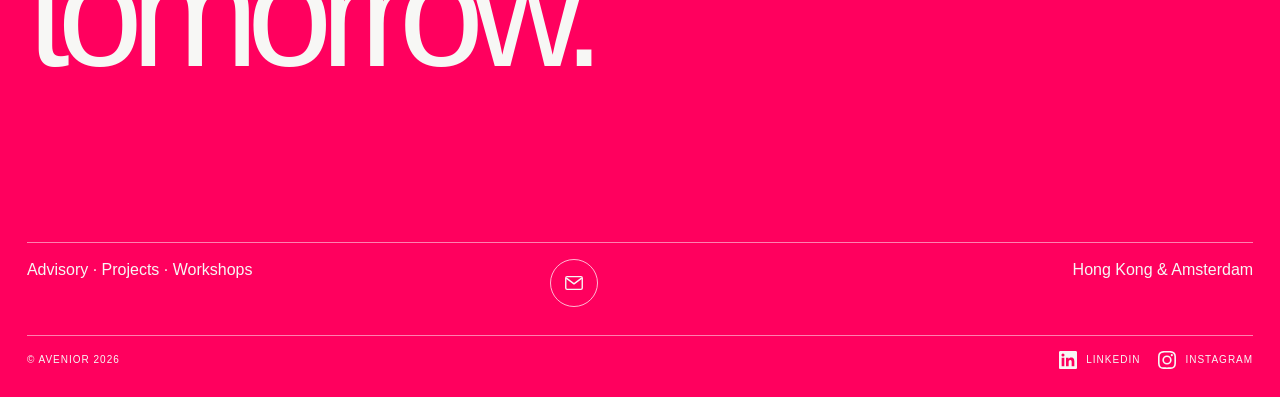
==== commit 32af9b9c: "Add Instagram link to homepage footer" ====
--- a/index.html
+++ b/index.html
@@ -20,7 +20,7 @@
   .principles{background:var(--paper);color:var(--ink)}.principle-list{margin-top:80px}.principle{display:grid;grid-template-columns:65px 1fr .9fr 20px;gap:22px;padding:25px 0;border-top:1px solid #bbb;align-items:start}.principle:last-child{border-bottom:1px solid #bbb}.principle h3{font-size:clamp(27px,3vw,49px);line-height:1;font-weight:300;margin:0}.principle p{color:#666;max-width:440px;margin:4px 0 0}.star{color:var(--pink);font-size:22px}
   .work{background:#171717}.work-grid{display:grid;grid-template-columns:repeat(3,1fr);gap:1px;background:#3b3b3b;border:1px solid #3b3b3b}.case{background:#171717;min-height:470px;padding:24px;display:flex;flex-direction:column;justify-content:space-between;transition:background .35s}.case:hover{background:#222}.case .case-mark{width:58px;height:58px;border:1px solid #555;border-radius:50%;display:grid;place-items:center;color:var(--pink);font-size:20px}.case h3{font-size:clamp(30px,3vw,48px);font-weight:300;line-height:.98;letter-spacing:-.04em;margin:0 0 14px}.case p{color:#999;margin:0}.case small{text-transform:uppercase;letter-spacing:.1em;color:#777}
   .audience{display:grid;grid-template-columns:.7fr 1.3fr;gap:8vw}.audience-list{border-top:1px solid #3f3f3f}.audience-row{display:grid;grid-template-columns:1fr 1.3fr;gap:26px;padding:27px 0;border-bottom:1px solid #3f3f3f}.audience-row h3{font-size:25px;font-weight:300;margin:0}.audience-row p{color:#999;margin:0}
-  .contact{position:relative;z-index:3;min-height:96svh;background:var(--pink);padding:120px var(--pad) 28px;display:flex;flex-direction:column;justify-content:space-between}.contact h2{font-weight:300;font-size:clamp(78px,12vw,190px);line-height:.77;letter-spacing:-.078em;margin:0}.contact-top{display:flex;justify-content:space-between;text-transform:uppercase;font-size:10px;letter-spacing:.1em}.contact-bottom{display:grid;grid-template-columns:1fr 1fr auto;border-top:1px solid #ffffff80;padding-top:16px;gap:30px}.email-reveal{display:flex;align-items:center;min-width:0}.email-toggle{width:48px;height:48px;flex:0 0 48px;border:1px solid #ffffffb8;border-radius:50%;padding:0;background:transparent;display:grid;place-items:center;cursor:pointer;transition:background .25s,color .25s,transform .25s}.email-toggle:hover,.email-toggle[aria-expanded="true"]{background:#fff;color:var(--pink)}.email-toggle:active{transform:scale(.94)}.email-toggle svg{width:22px;height:22px;fill:none;stroke:currentColor;stroke-width:1.5;stroke-linecap:round;stroke-linejoin:round}.email-address{max-width:0;opacity:0;overflow:hidden;white-space:nowrap;font-size:clamp(17px,1.65vw,27px);transform:translateX(-8px);transition:max-width .5s cubic-bezier(.2,.8,.2,1),opacity .3s,transform .4s,margin .4s}.email-reveal.is-open .email-address{max-width:360px;opacity:1;transform:none;margin-left:14px}.social-link{display:inline-flex;align-items:center;gap:10px}.social-link svg{width:24px;height:24px;fill:currentColor}.footer-meta{display:flex;align-items:center;justify-content:space-between;border-top:1px solid #ffffff80;margin-top:28px;padding-top:15px;font-size:10px;letter-spacing:.1em;text-transform:uppercase}.footer-meta .linkedin{display:inline-flex;align-items:center;gap:9px}.footer-meta svg{width:18px;height:18px;fill:currentColor}
+  .contact{position:relative;z-index:3;min-height:96svh;background:var(--pink);padding:120px var(--pad) 28px;display:flex;flex-direction:column;justify-content:space-between}.contact h2{font-weight:300;font-size:clamp(78px,12vw,190px);line-height:.77;letter-spacing:-.078em;margin:0}.contact-top{display:flex;justify-content:space-between;text-transform:uppercase;font-size:10px;letter-spacing:.1em}.contact-bottom{display:grid;grid-template-columns:1fr 1fr auto;border-top:1px solid #ffffff80;padding-top:16px;gap:30px}.email-reveal{display:flex;align-items:center;min-width:0}.email-toggle{width:48px;height:48px;flex:0 0 48px;border:1px solid #ffffffb8;border-radius:50%;padding:0;background:transparent;display:grid;place-items:center;cursor:pointer;transition:background .25s,color .25s,transform .25s}.email-toggle:hover,.email-toggle[aria-expanded="true"]{background:#fff;color:var(--pink)}.email-toggle:active{transform:scale(.94)}.email-toggle svg{width:22px;height:22px;fill:none;stroke:currentColor;stroke-width:1.5;stroke-linecap:round;stroke-linejoin:round}.email-address{max-width:0;opacity:0;overflow:hidden;white-space:nowrap;font-size:clamp(17px,1.65vw,27px);transform:translateX(-8px);transition:max-width .5s cubic-bezier(.2,.8,.2,1),opacity .3s,transform .4s,margin .4s}.email-reveal.is-open .email-address{max-width:360px;opacity:1;transform:none;margin-left:14px}.social-link{display:inline-flex;align-items:center;gap:10px}.social-link svg{width:24px;height:24px;fill:currentColor}.footer-meta{display:flex;align-items:center;justify-content:space-between;border-top:1px solid #ffffff80;margin-top:28px;padding-top:15px;font-size:10px;letter-spacing:.1em;text-transform:uppercase}.footer-socials{display:flex;align-items:center;gap:18px}.footer-socials a{display:inline-flex;align-items:center;gap:9px;transition:opacity .2s,transform .2s}.footer-socials a:hover{opacity:.72;transform:translateY(-1px)}.footer-meta svg{width:18px;height:18px;fill:currentColor}
   .reveal{opacity:0;transform:translateY(36px);transition:opacity .8s,transform .8s}.reveal.is-in{opacity:1;transform:none}
   @media(max-width:900px){.navlinks a{display:none}.navlinks .nav-clients{display:inline-flex}.hero-main{grid-template-columns:1fr;gap:26px;margin-bottom:30px}.hero-title{font-size:15.5vw}.hero-sub{font-size:18px;max-width:410px}.impact{grid-template-columns:repeat(2,minmax(0,1fr));row-gap:90px;padding-top:120px;padding-bottom:150px}.metric{min-height:235px}.metric-value{font-size:clamp(92px,17vw,142px)}.about-grid,.audience{grid-template-columns:1fr}.about-notes{grid-column:1}.services{grid-template-columns:1fr}.service{min-height:350px}.principle{grid-template-columns:45px 1fr 20px}.principle p{grid-column:2}.work-grid{grid-template-columns:1fr}.case{min-height:350px}.services-head,.work-head{display:block}.section-intro{margin-top:36px}.audience{gap:60px}}
   @media(max-width:560px){.nav{height:64px}.brand{width:112px}.navlinks{gap:14px}.hero-title{font-size:18vw}.hero-sub{font-size:16px}.hero-footer{font-size:10px}.impact{gap:70px 24px;padding:105px 18px 130px}.metric{min-height:190px;gap:20px}.metric-value{font-size:19vw}.metric-label{font-size:13px}.about-notes{grid-template-columns:1fr}.principle{grid-template-columns:38px 1fr 16px}.audience-row{grid-template-columns:1fr}.contact-bottom{grid-template-columns:1fr;gap:18px}.contact-bottom span:last-child{display:block}.section{padding-top:110px;padding-bottom:90px}}
@@ -36,7 +36,7 @@
       <section class="section" id="about"><div class="about-grid"><span class="index">01 / Avenior</span><div><h2 class="statement reveal" data-i18n="aboutStatement">We turn complex change into <span class="dim">clear direction, useful capability and</span> <em>meaningful action.</em></h2></div><div class="about-notes reveal"><article class="note"><b>01.</b><h3 data-i18n="whatTitle">What we do</h3><p data-i18n="whatBody">We help people and organisations grow through education, UX, AI transformation and brand strategy.</p></article><article class="note"><b>02.</b><h3 data-i18n="howTitle">How we work</h3><p data-i18n="howBody">Human insight, strategic clarity and practical experimentation — always built with your team.</p></article></div></div></section>
       <section class="section" id="services"><div class="services-head reveal"><h2 class="display" data-i18n="servicesTitle">What we do</h2><p class="section-intro" data-i18n="servicesIntro">Four connected practices for navigating change with confidence.</p></div><div class="services reveal"><article class="service"><div class="service-top"><small>01 / LEARN</small><svg class="service-icon" viewBox="0 0 24 24" aria-hidden="true"><path d="M3.5 5.5c3-1.2 5.7-.7 8.5 1.2v12c-2.8-1.9-5.5-2.4-8.5-1.2zM20.5 5.5c-3-1.2-5.7-.7-8.5 1.2v12c2.8-1.9 5.5-2.4 8.5-1.2z"/></svg></div><div><h3 data-i18n="s1">Education &<br>capability</h3><p data-i18n="s1b">Learning programmes, workshops, career strategy and knowledge products.</p></div></article><article class="service"><div class="service-top"><small>02 / EXPERIENCE</small><svg class="service-icon" viewBox="0 0 24 24" aria-hidden="true"><rect x="3.5" y="3.5" width="17" height="17" rx="1"/><path d="m8 7 8.5 4-4 1.5L11 17z"/></svg></div><div><h3 data-i18n="s2">UX & product<br>strategy</h3><p data-i18n="s2b">Research, service design and product direction rooted in human needs.</p></div></article><article class="service"><div class="service-top"><small>03 / TRANSFORM</small><svg class="service-icon" viewBox="0 0 24 24" aria-hidden="true"><circle cx="12" cy="5" r="2"/><circle cx="5" cy="17" r="2"/><circle cx="19" cy="17" r="2"/><path d="m10.9 6.7-4.8 8.5M13.1 6.7l4.8 8.5M7 17h10"/></svg></div><div><h3 data-i18n="s3">AI<br>transformation</h3><p data-i18n="s3b">Opportunity discovery, operating-model redesign and responsible adoption.</p></div></article><article class="service"><div class="service-top"><small>04 / EXPRESS</small><svg class="service-icon" viewBox="0 0 24 24" aria-hidden="true"><path d="M4 13.5v-3l12-5v13zM4 10.5h4v7H5.5A1.5 1.5 0 0 1 4 16zM8 17.5l1.5 3h3"/><path d="M19 9v6M21 10.5v3"/></svg></div><div><h3 data-i18n="s4">Brand, marketing<br>& design</h3><p data-i18n="s4b">Brand strategy, identity, social media and content systems that make ambitious ideas visible and credible.</p></div></article></div></section>
     </div>
-    <section class="contact" id="contact"><div class="contact-top"><span>Avenior / 2026</span><span data-i18n="contactTop">Have a challenge in mind?</span></div><h2 data-i18n="contactTitle">Let’s define<br>tomorrow.</h2><div><div class="contact-bottom"><span data-i18n="contactTypes">Advisory · Projects · Workshops</span><div class="email-reveal" id="email-reveal"><button class="email-toggle" type="button" aria-expanded="false" aria-controls="email-address" aria-label="Show email address"><svg viewBox="0 0 24 24" aria-hidden="true"><rect x="3" y="5" width="18" height="14" rx="1.5"/><path d="m4 7 8 6 8-6"/></svg></button><a class="email-address" id="email-address" href="mailto:hello.avenior@gmail.com">hello.avenior@gmail.com</a></div><span>Hong Kong &amp; Amsterdam</span></div><footer class="footer-meta"><span>© Avenior 2026</span><a class="linkedin" href="https://www.linkedin.com/company/146317996/" target="_blank" rel="noopener noreferrer" aria-label="Avenior on LinkedIn"><svg viewBox="0 0 24 24" aria-hidden="true"><path d="M20.45 20.45h-3.56v-5.57c0-1.33-.03-3.04-1.85-3.04-1.85 0-2.14 1.45-2.14 2.94v5.67H9.34V8.98h3.42v1.57h.05c.48-.9 1.64-1.85 3.37-1.85 3.61 0 4.27 2.37 4.27 5.46v6.29ZM5.32 7.41a2.06 2.06 0 1 1 0-4.12 2.06 2.06 0 0 1 0 4.12Zm1.78 13.04H3.54V8.98H7.1v11.47ZM22.23 0H1.77C.79 0 0 .77 0 1.72v20.56C0 23.23.79 24 1.77 24h20.46c.98 0 1.77-.77 1.77-1.72V1.72C24 .77 23.21 0 22.23 0Z"/></svg><span>LinkedIn</span></a></footer></div></section>
+    <section class="contact" id="contact"><div class="contact-top"><span>Avenior / 2026</span><span data-i18n="contactTop">Have a challenge in mind?</span></div><h2 data-i18n="contactTitle">Let’s define<br>tomorrow.</h2><div><div class="contact-bottom"><span data-i18n="contactTypes">Advisory · Projects · Workshops</span><div class="email-reveal" id="email-reveal"><button class="email-toggle" type="button" aria-expanded="false" aria-controls="email-address" aria-label="Show email address"><svg viewBox="0 0 24 24" aria-hidden="true"><rect x="3" y="5" width="18" height="14" rx="1.5"/><path d="m4 7 8 6 8-6"/></svg></button><a class="email-address" id="email-address" href="mailto:hello.avenior@gmail.com">hello.avenior@gmail.com</a></div><span>Hong Kong &amp; Amsterdam</span></div><footer class="footer-meta"><span>© Avenior 2026</span><div class="footer-socials"><a href="https://www.linkedin.com/company/146317996/" target="_blank" rel="noopener noreferrer" aria-label="Avenior on LinkedIn"><svg viewBox="0 0 24 24" aria-hidden="true"><path d="M20.45 20.45h-3.56v-5.57c0-1.33-.03-3.04-1.85-3.04-1.85 0-2.14 1.45-2.14 2.94v5.67H9.34V8.98h3.42v1.57h.05c.48-.9 1.64-1.85 3.37-1.85 3.61 0 4.27 2.37 4.27 5.46v6.29ZM5.32 7.41a2.06 2.06 0 1 1 0-4.12 2.06 2.06 0 0 1 0 4.12Zm1.78 13.04H3.54V8.98H7.1v11.47ZM22.23 0H1.77C.79 0 0 .77 0 1.72v20.56C0 23.23.79 24 1.77 24h20.46c.98 0 1.77-.77 1.77-1.72V1.72C24 .77 23.21 0 22.23 0Z"/></svg><span>LinkedIn</span></a><a href="https://www.instagram.com/hello.avenior/?hl=en" target="_blank" rel="noopener noreferrer" aria-label="Avenior on Instagram"><svg viewBox="0 0 24 24" aria-hidden="true"><path d="M12 2.16c3.2 0 3.58.01 4.85.07 3.25.15 4.77 1.69 4.92 4.92.06 1.27.07 1.65.07 4.85s-.01 3.58-.07 4.85c-.15 3.23-1.67 4.77-4.92 4.92-1.27.06-1.65.07-4.85.07s-3.58-.01-4.85-.07c-3.26-.15-4.77-1.69-4.92-4.92-.06-1.27-.07-1.65-.07-4.85s.01-3.58.07-4.85C2.38 3.92 3.9 2.38 7.15 2.23 8.42 2.17 8.8 2.16 12 2.16ZM12 0C8.74 0 8.33.01 7.05.07 2.7.27.27 2.69.07 7.05.01 8.33 0 8.74 0 12s.01 3.67.07 4.95c.2 4.36 2.63 6.78 6.98 6.98C8.33 23.99 8.74 24 12 24s3.67-.01 4.95-.07c4.35-.2 6.78-2.62 6.98-6.98.06-1.28.07-1.69.07-4.95s-.01-3.67-.07-4.95C23.73 2.69 21.3.27 16.95.07 15.67.01 15.26 0 12 0Zm0 5.84A6.16 6.16 0 1 0 12 18.16 6.16 6.16 0 0 0 12 5.84Zm0 10.16A4 4 0 1 1 12 8a4 4 0 0 1 0 8Zm6.41-11.85a1.44 1.44 0 1 0 0 2.88 1.44 1.44 0 0 0 0-2.88Z"/></svg><span>Instagram</span></a></div></footer></div></section>
   </main>
   <script>
   const ZH={navAbout:'关于',navServices:'服务',navClients:'客户案例',navAboutUs:'关于我们',navContact:'联系我们',hero:'定义你的<br>明天。',heroSub:'为处于变化中的个人与组织，提供教育、体验与 AI 战略。',explore:'探索 ↓',metricStudents:'辅导海外学生',metricClients:'服务企业客户',metricConversion:'营销转化率提升',metricEfficiency:'AI 转型效率提升',aboutStatement:'把复杂变化转化为<span class="dim">清晰方向、实用能力与</span> <em>有意义的行动。</em>',whatTitle:'我们做什么',whatBody:'通过教育、UX、AI 转型与品牌战略，帮助个人和组织持续成长。',howTitle:'我们如何合作',howBody:'结合人的洞察、战略清晰度与实践性实验，并始终与你的团队共创。',servicesTitle:'我们的服务',servicesIntro:'四个相互连接的专业领域，帮助你自信面对变化。',s1:'教育与<br>能力建设',s1b:'学习项目、工作坊、职业策略与知识产品。',s2:'UX 与产品<br>战略',s2b:'以人的需求为起点，开展研究、服务设计与产品方向定义。',s3:'AI<br>转型',s3b:'识别高价值机会，重构工作方式，并推动负责任的 AI 应用。',s4:'品牌、营销<br>与设计',s4b:'整合品牌战略、视觉识别、社交媒体与内容体系，让有野心的想法被看见、被理解与被信任。',approach:'清晰不是终点。<br><span class="dim">它是行动开始的地方。</span>',p1:'诊断真正的问题',p1b:'找到真正影响结果的力量、激励与人的需求。',p2:'定义共同方向',p2b:'建立一个每个人都能理解、挑战并采取行动的观点。',p3:'在创造中学习',p3b:'通过原型、实验与对话，把假设转化为证据。',p4:'建立持续能力',p4b:'让团队拥有继续前进所需的信心与系统。',workTitle:'合作方式',workIntro:'围绕你真正需要推动的改变，设计聚焦而灵活的合作形式。',format1:'长期顾问',w1:'为关键决策提供持续的战略伙伴支持。',w1b:'陪伴领导者面对产品、AI、职业或品牌转型。',format2:'专项项目',w2:'从模糊问题到可执行的系统。',w2b:'以研究、战略与设计推动一项聚焦的转型项目。',format3:'工作坊',w3:'共同对齐、学习并行动。',w3b:'通过互动式项目建立共同语言、决策与能力。',forTitle:'为你的<br>下一步。',a1:'个人与领导者',a1b:'职业转型、领导力与个人品牌。',a2:'产品与设计团队',a2b:'UX 能力、产品方向与 AI 驱动的体验。',a3:'组织与企业',a3b:'AI 转型、创新项目与品牌升级。',contactTop:'心中已有一个挑战？',contactTitle:'一起定义<br>明天。',contactTypes:'顾问咨询 · 项目合作 · 工作坊'};
